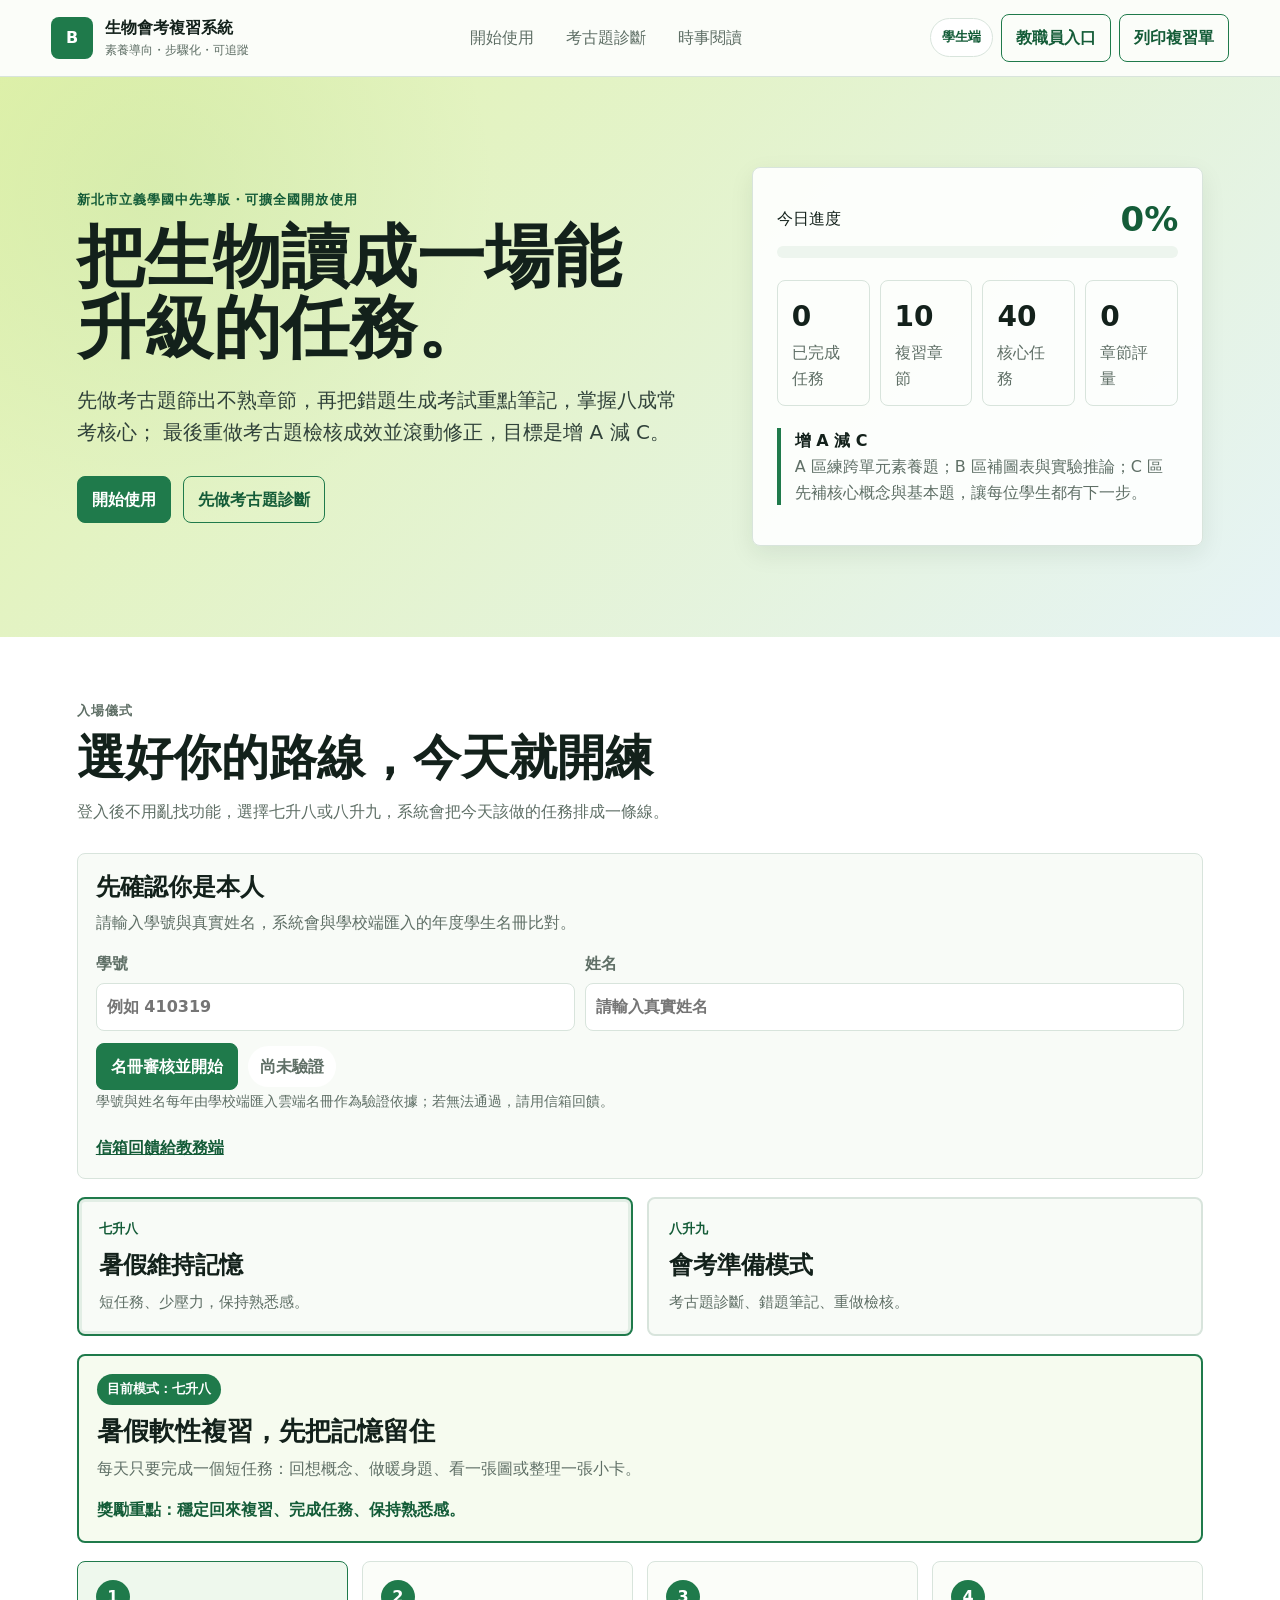
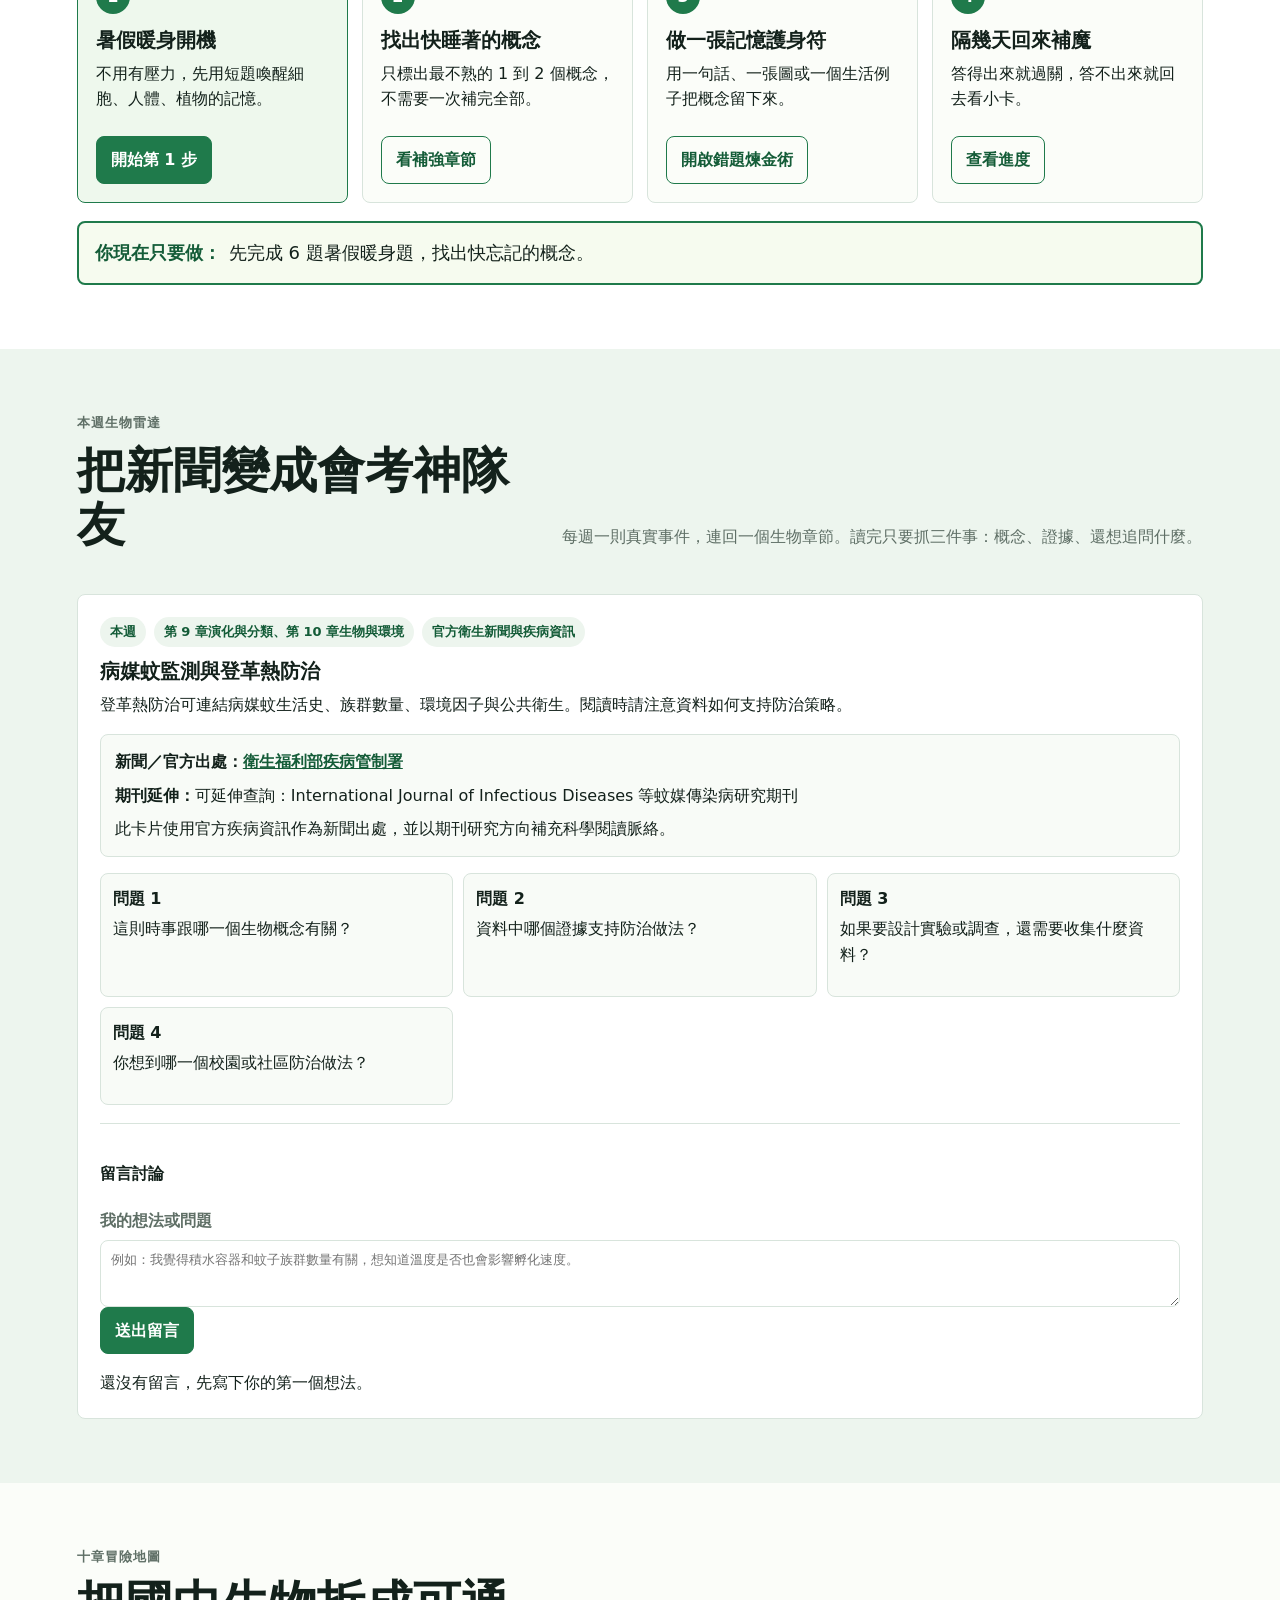
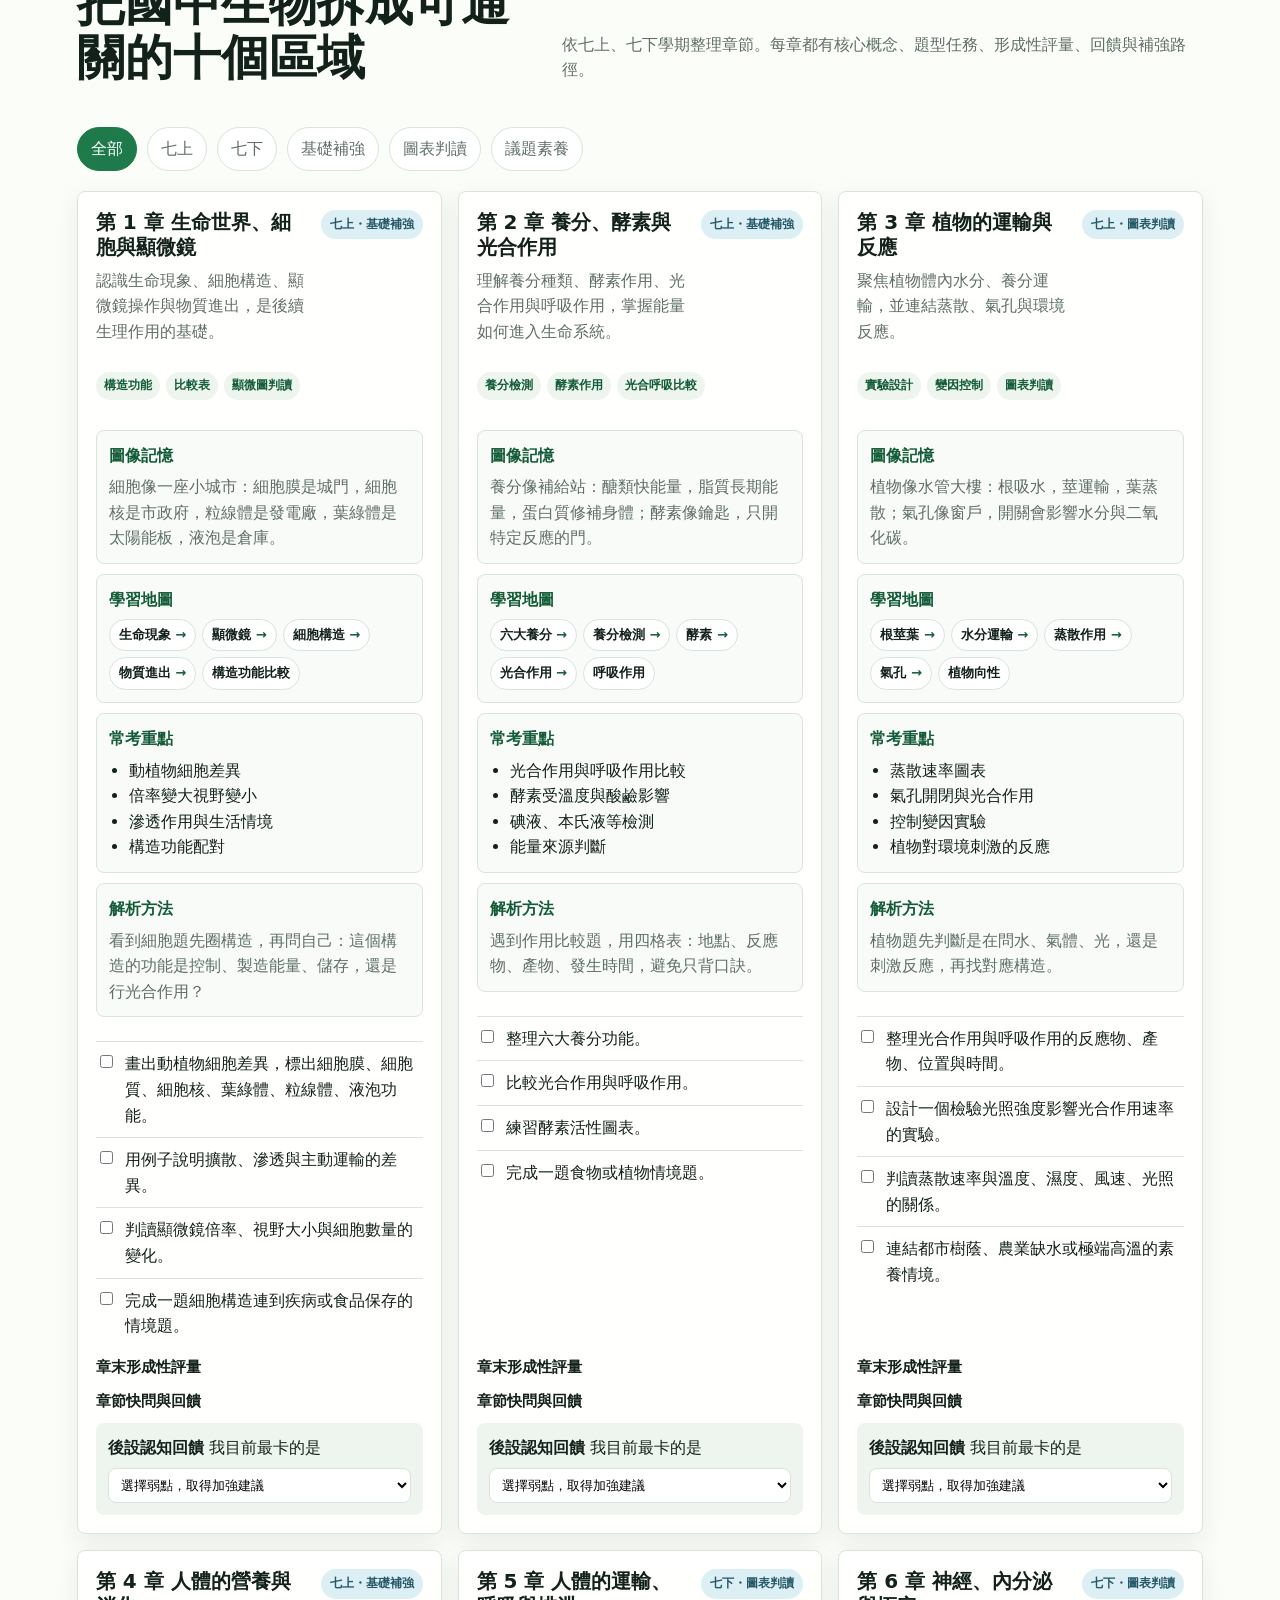
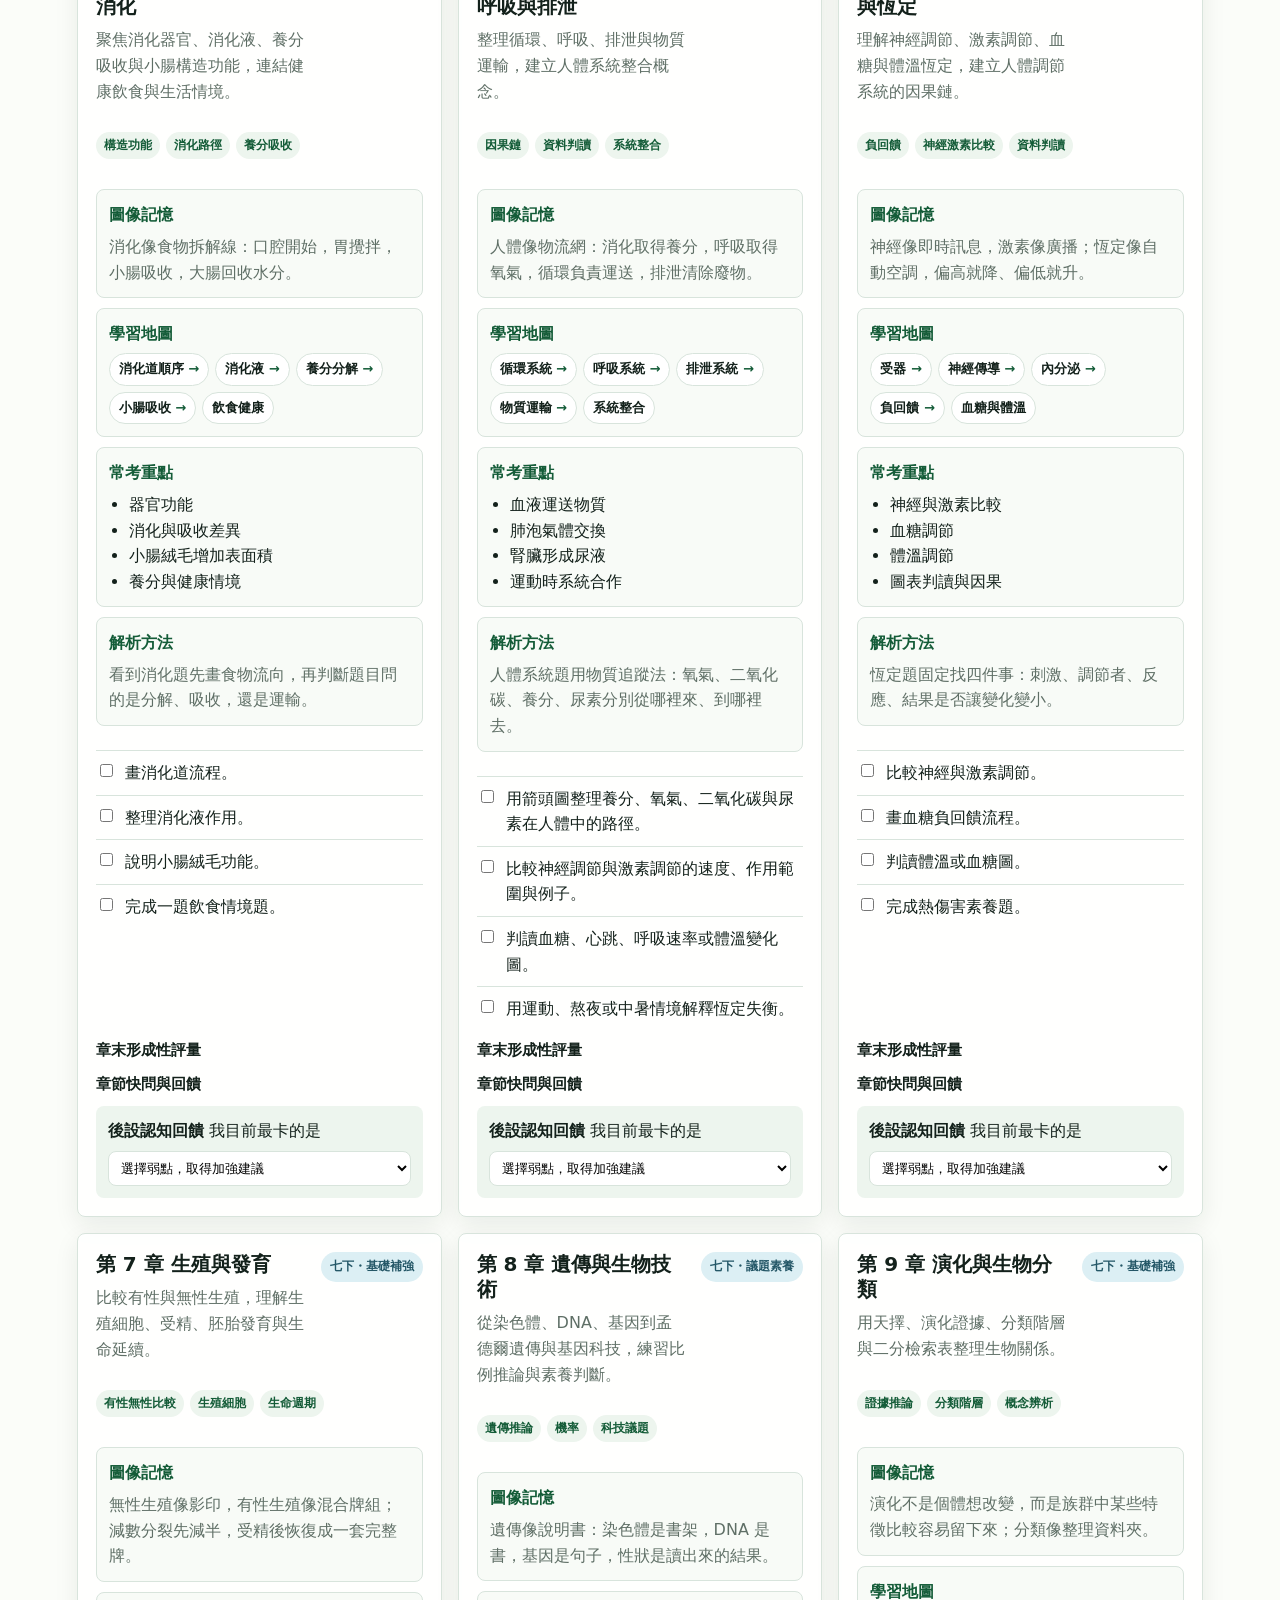
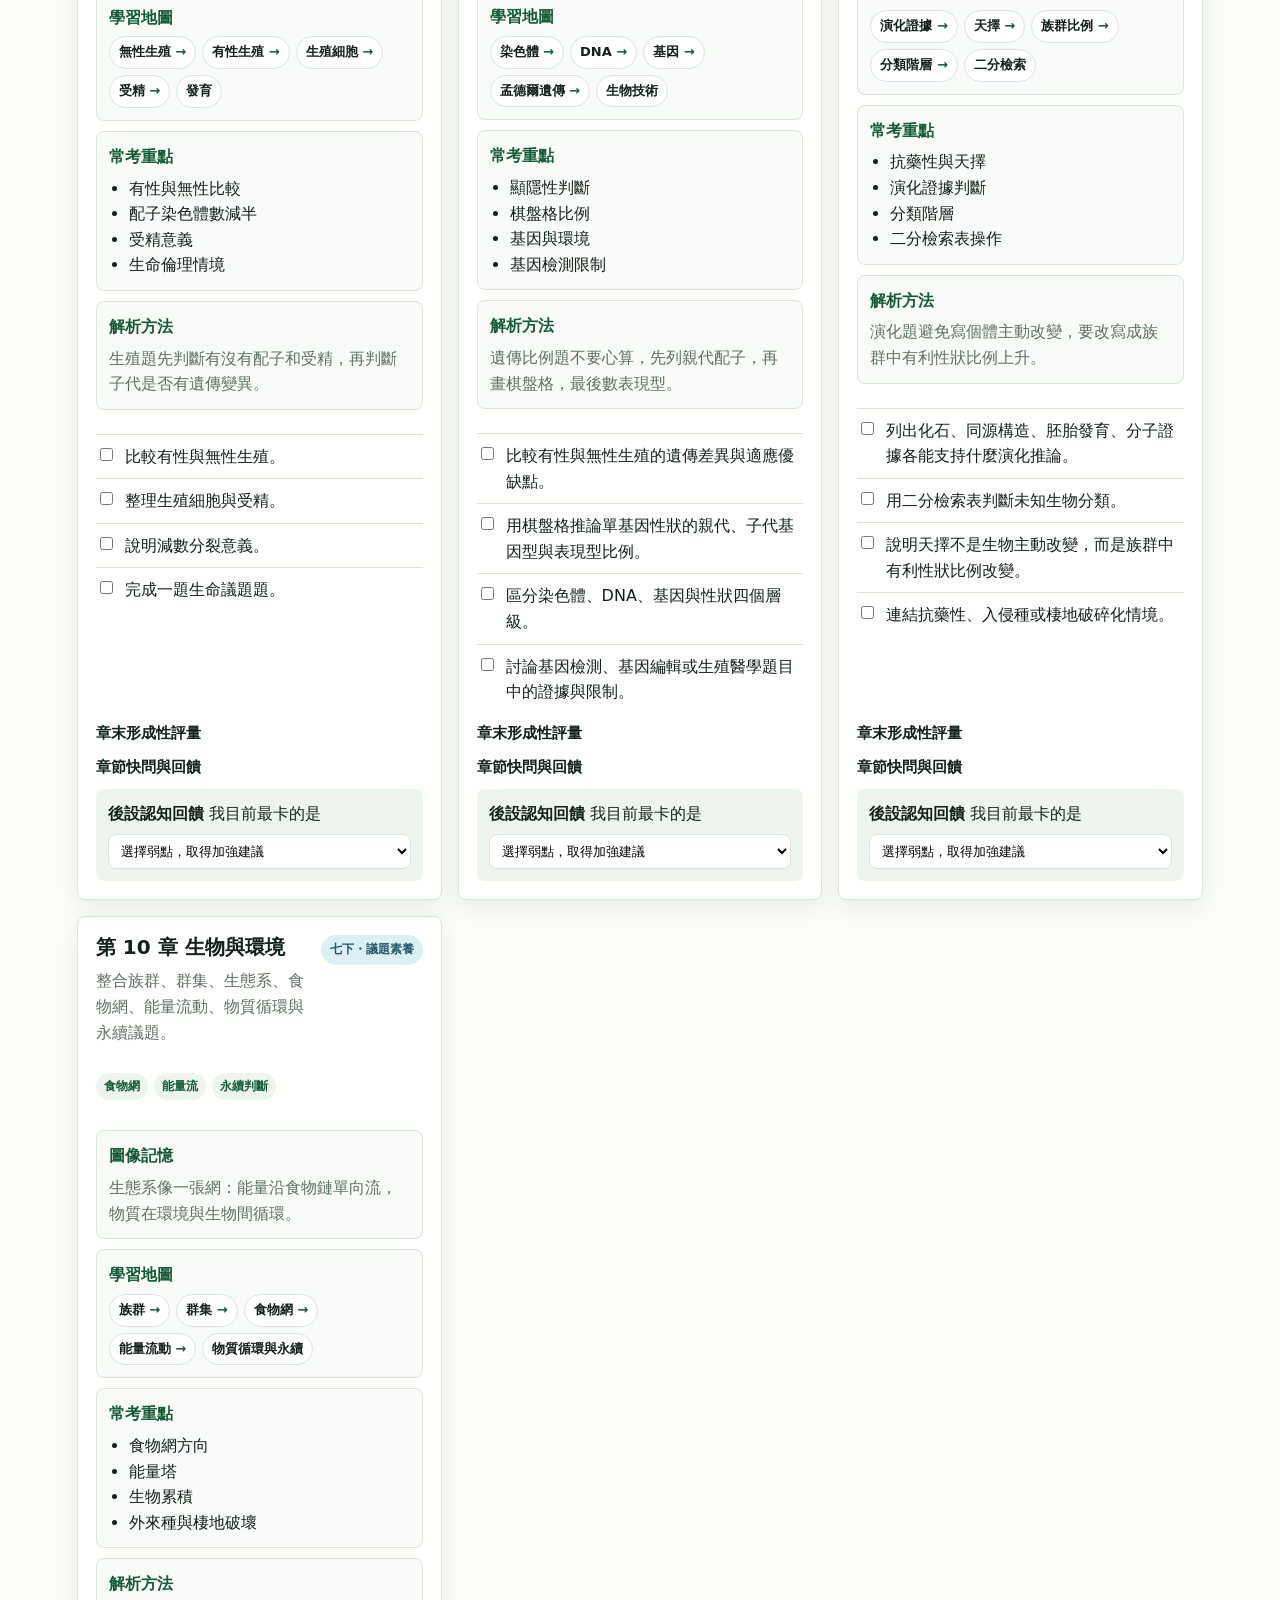
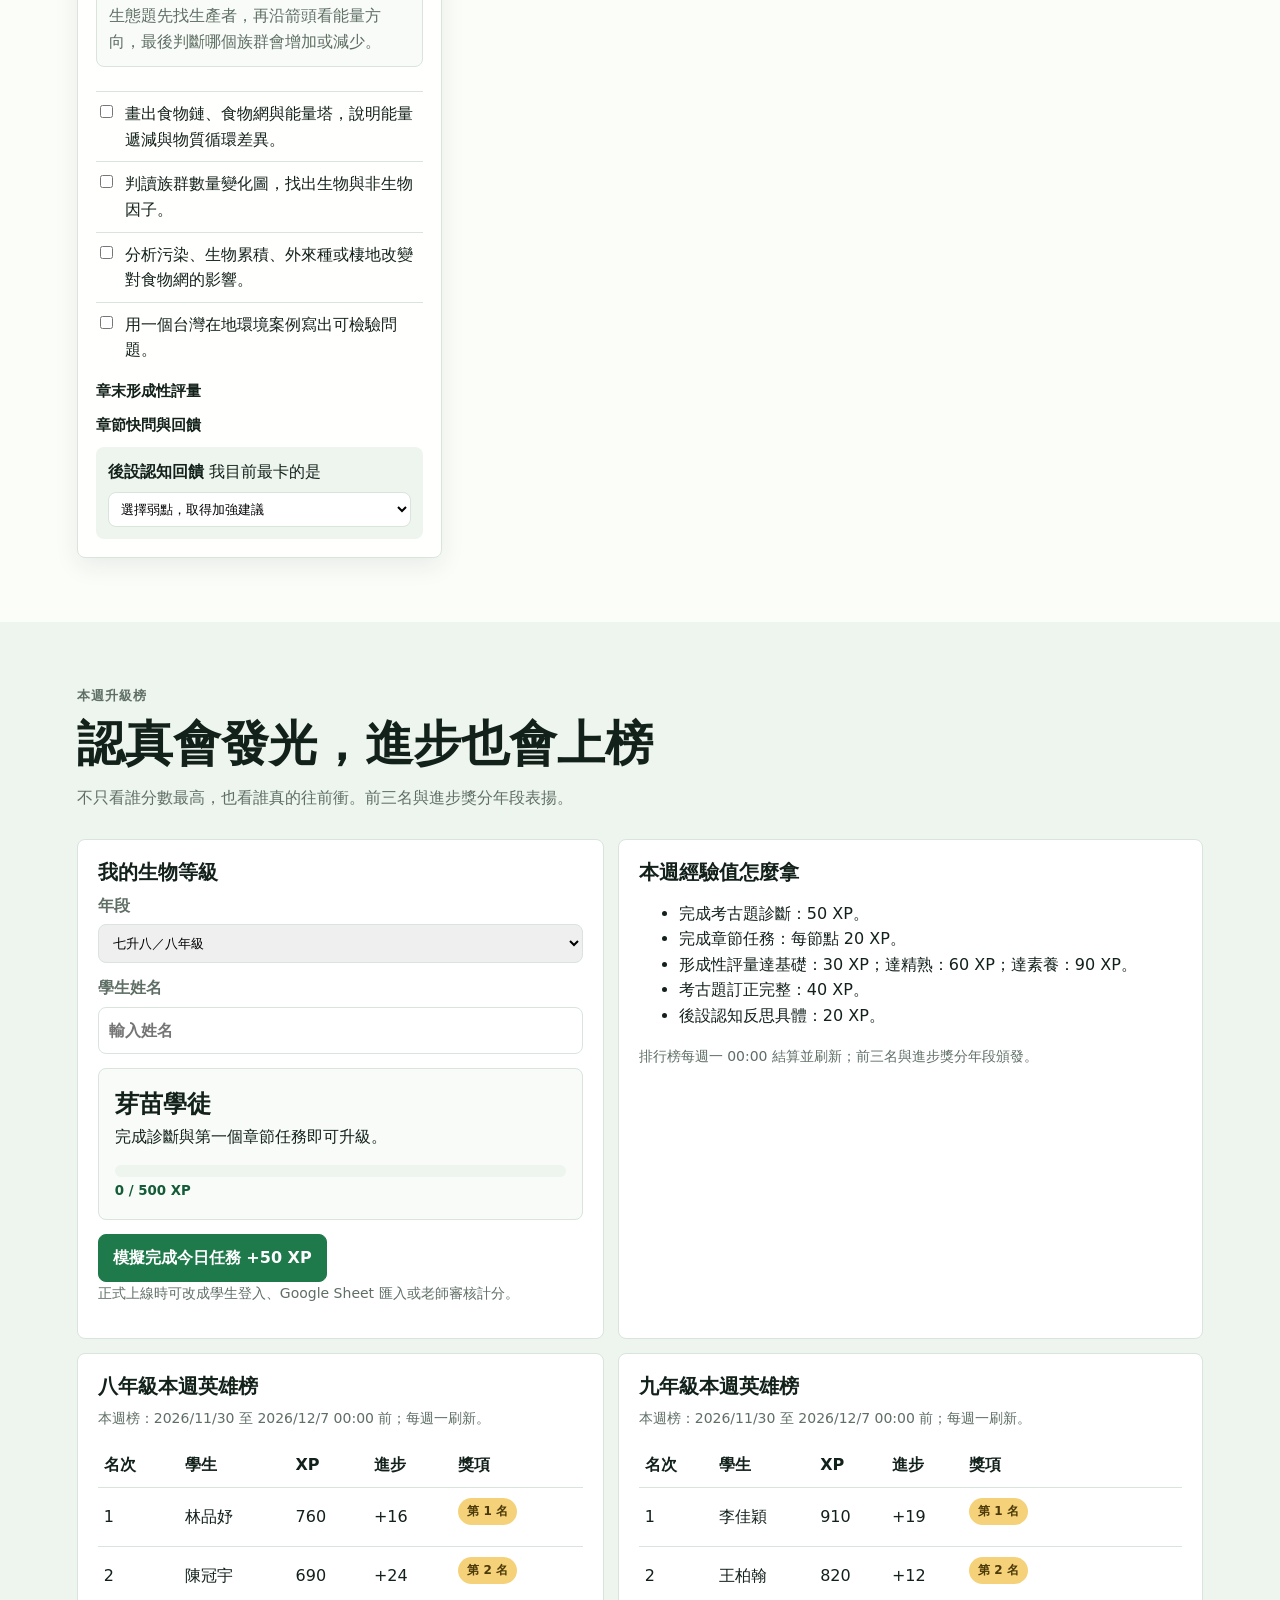
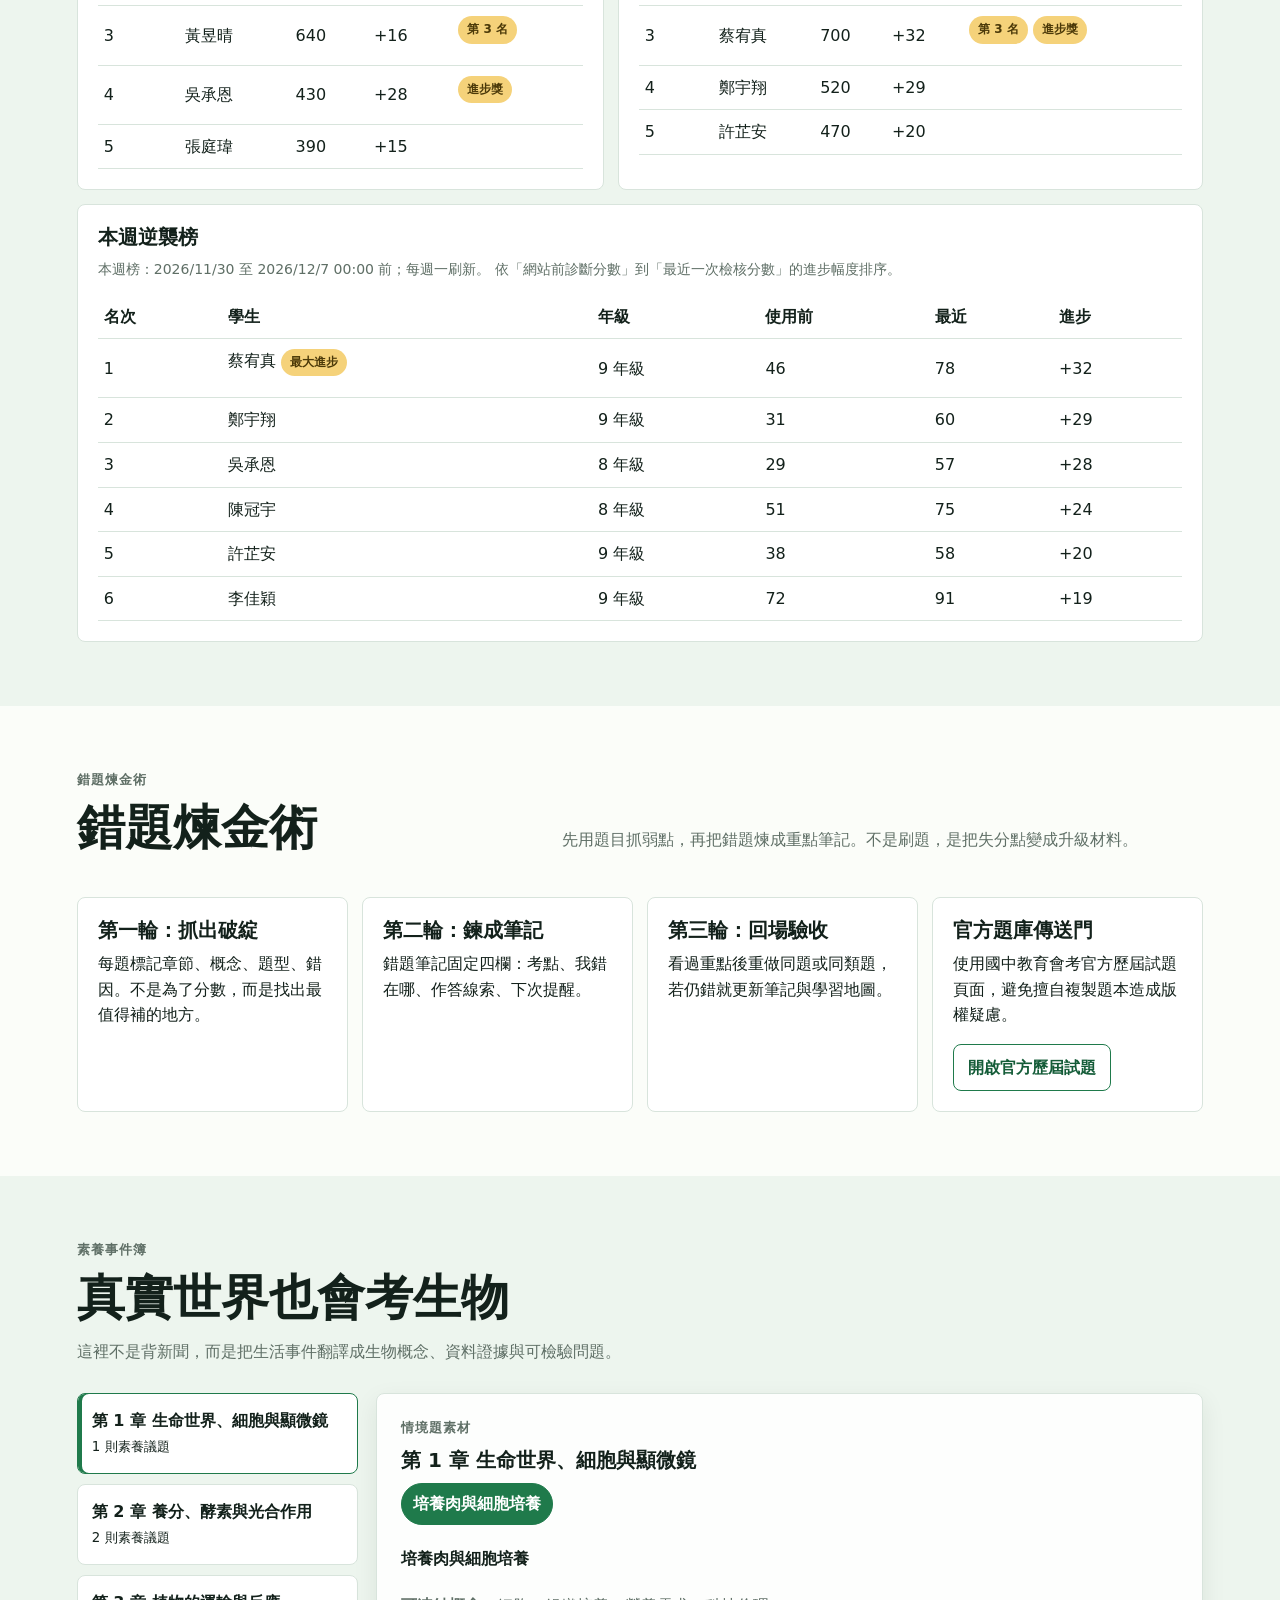
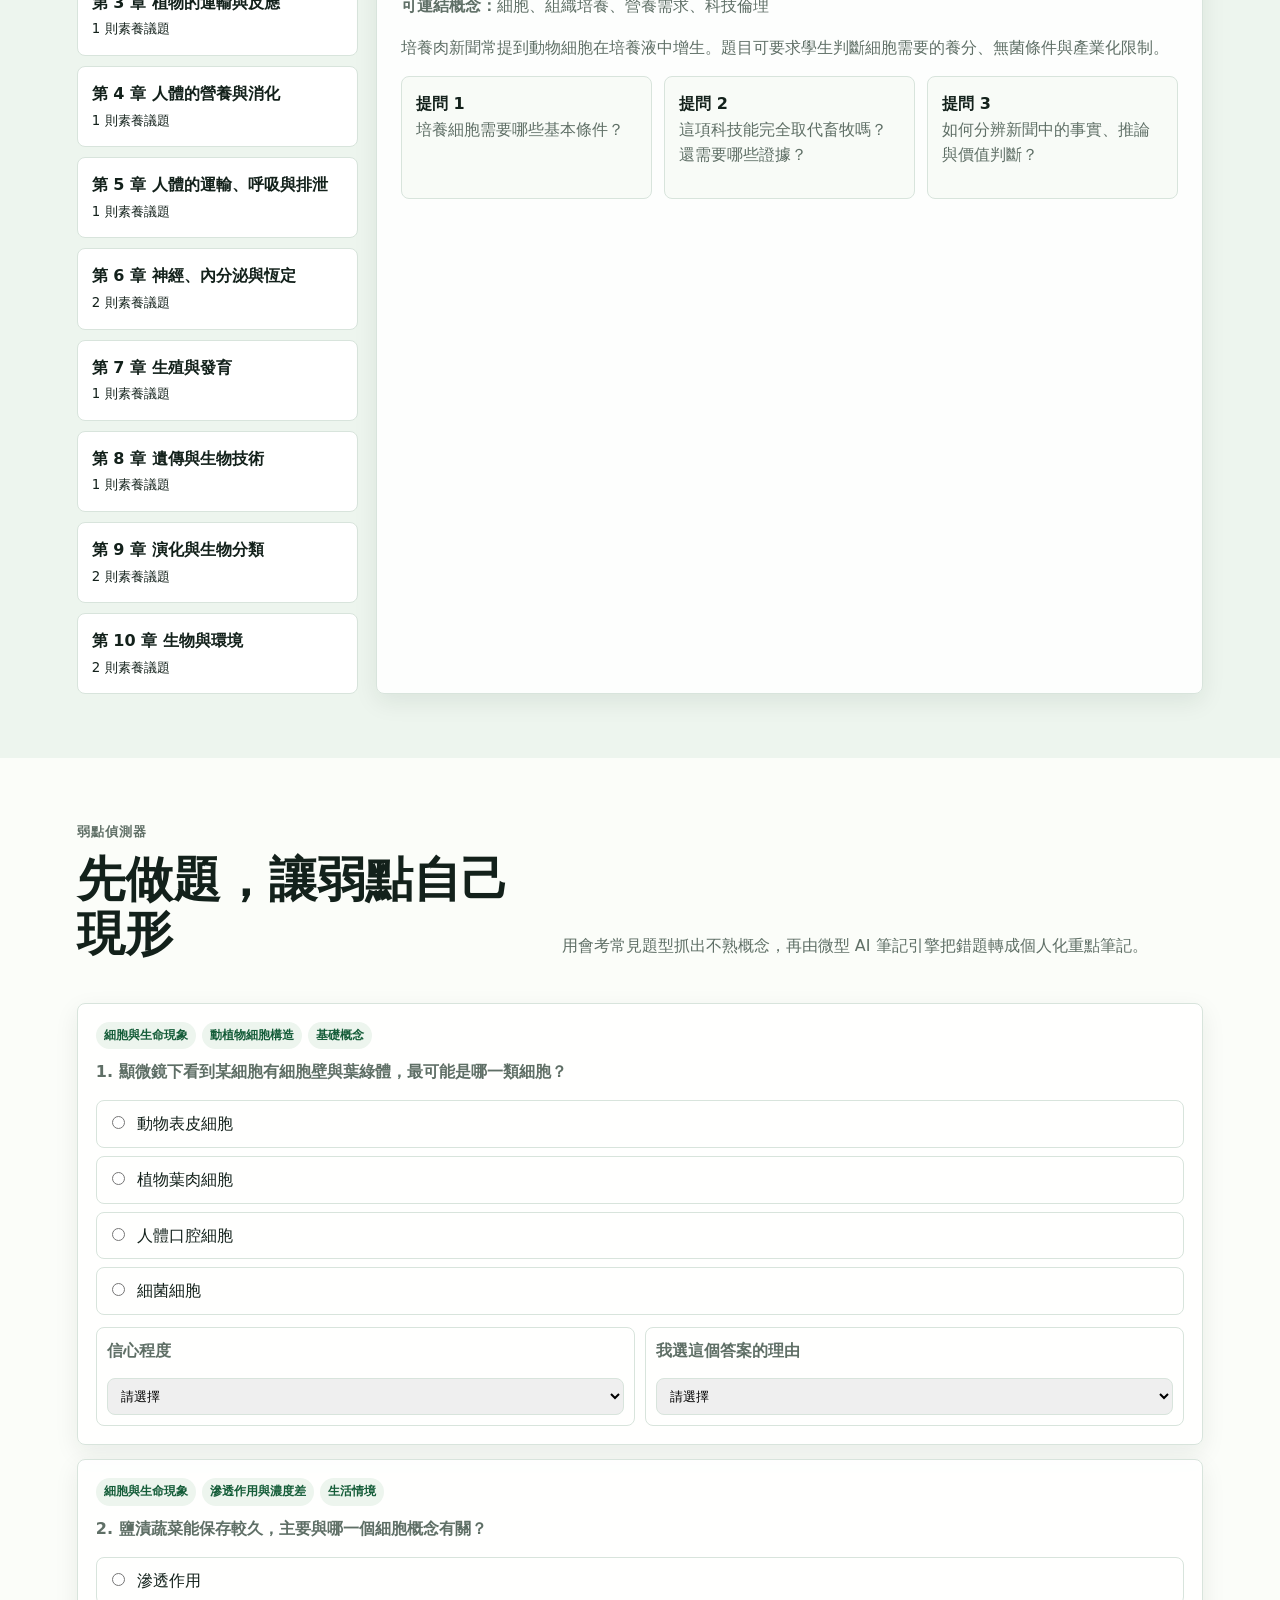
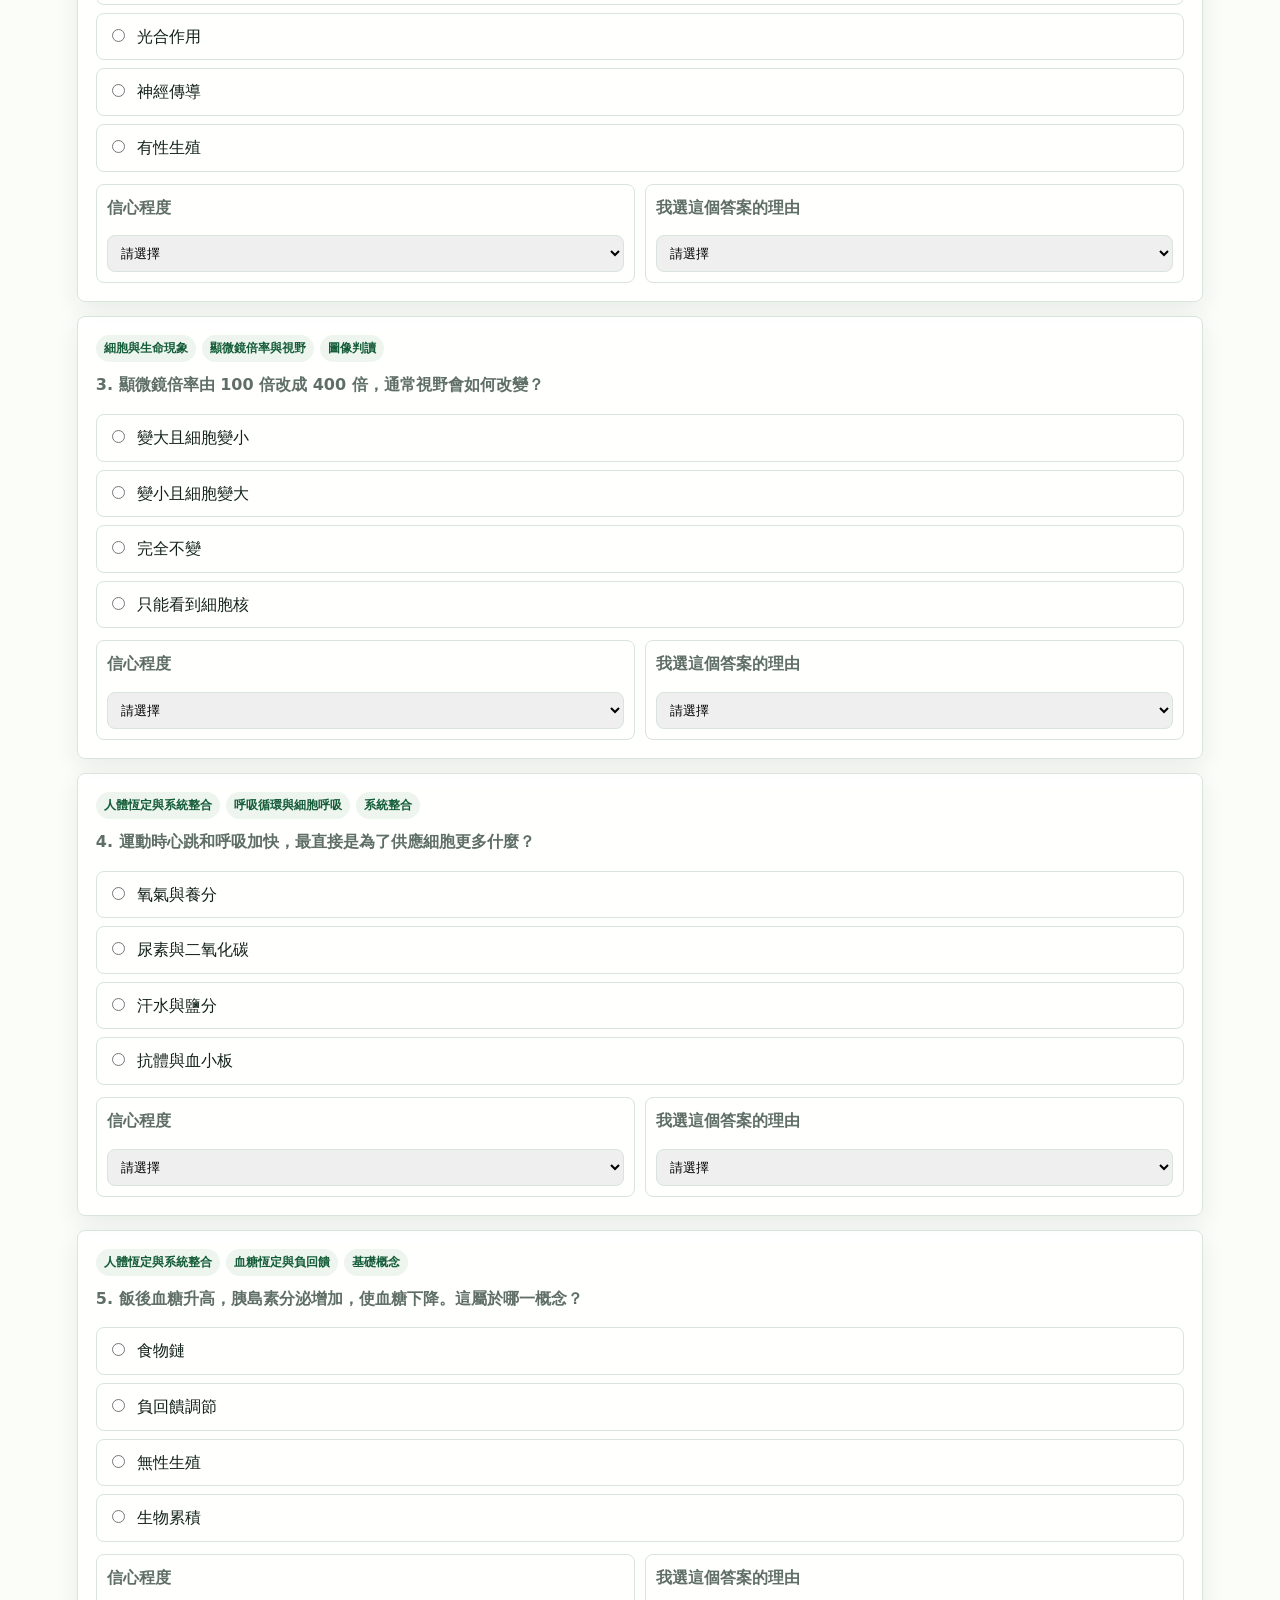
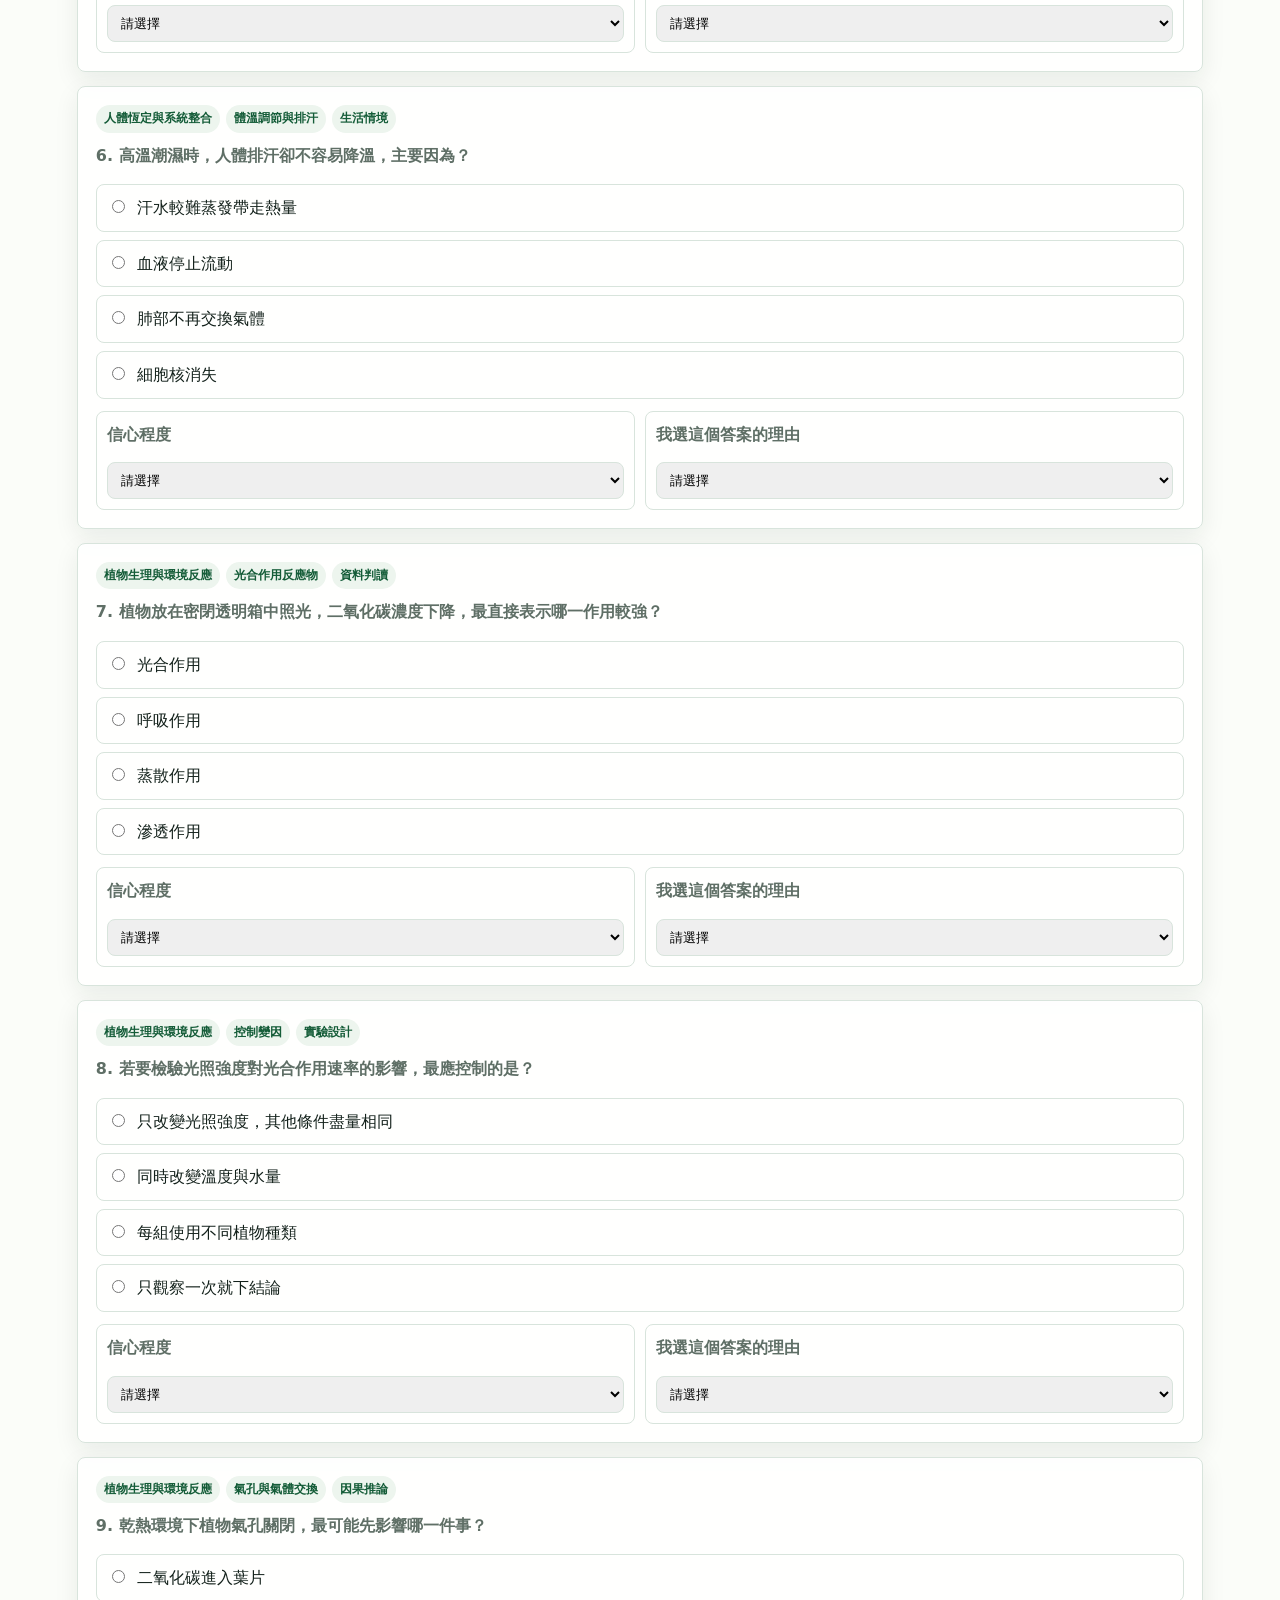
==== index.html @ 73da32d9 "Upload bio cap review website" ====
<!doctype html>
<html lang="zh-Hant">
  <head>
    <meta charset="utf-8">
    <meta name="viewport" content="width=device-width, initial-scale=1">
    <title>生物會考複習系統</title>
    <link rel="stylesheet" href="styles.css">
  </head>
  <body>
    <header class="topbar">
      <a class="brand" href="#dashboard" aria-label="回到儀表板">
        <span class="brand-mark">B</span>
        <span>
          <strong>生物會考複習系統</strong>
          <small>素養導向・步驟化・可追蹤</small>
        </span>
      </a>
      <nav class="nav" aria-label="主要導覽">
        <a data-audience="student" href="#start">開始使用</a>
        <a data-audience="student" href="#quiz">考古題診斷</a>
        <a data-audience="student" href="#weekly-reading">時事閱讀</a>
        <a data-audience="staff" href="teacher-dashboard.html">教師監控</a>
        <a data-audience="staff" href="admin-dashboard.html">教務後台</a>
      </nav>
      <div class="access-tools">
        <span id="accessStatus">學生端</span>
        <button class="ghost-button" id="staffToggle" type="button">教職員入口</button>
        <button class="ghost-button" id="printPlan" type="button">列印複習單</button>
      </div>
    </header>

    <main>
      <section class="hero" id="dashboard" aria-labelledby="hero-title">
        <div class="hero-copy">
          <p class="eyebrow">新北市立義學國中先導版・可擴全國開放使用</p>
          <h1 id="hero-title">把生物讀成一場能升級的任務。</h1>
          <p>
            先做考古題篩出不熟章節，再把錯題生成考試重點筆記，掌握八成常考核心；
            最後重做考古題檢核成效並滾動修正，目標是增 A 減 C。
          </p>
          <div class="hero-actions">
            <a class="primary-button" href="#start">開始使用</a>
            <a class="secondary-button" href="#quiz">先做考古題診斷</a>
          </div>
        </div>
        <div class="dashboard-panel" aria-label="今日複習概況">
          <div class="panel-head">
            <span>今日進度</span>
            <strong id="progressLabel">0%</strong>
          </div>
          <div class="progress-track" aria-hidden="true">
            <span id="progressBar"></span>
          </div>
          <div class="stats-grid">
            <div>
              <strong id="doneCount">0</strong>
              <span>已完成任務</span>
            </div>
            <div>
              <strong>10</strong>
              <span>複習章節</span>
            </div>
            <div>
              <strong>40</strong>
              <span>核心任務</span>
            </div>
            <div>
              <strong id="checkCount">0</strong>
              <span>章節評量</span>
            </div>
          </div>
          <div class="exam-note">
            <strong>增 A 減 C</strong>
            <p>A 區練跨單元素養題；B 區補圖表與實驗推論；C 區先補核心概念與基本題，讓每位學生都有下一步。</p>
          </div>
        </div>
      </section>

      <section class="section student-start" id="start" aria-labelledby="start-title">
        <div class="section-head">
          <p class="eyebrow">入場儀式</p>
          <h2 id="start-title">選好你的路線，今天就開練</h2>
          <p>登入後不用亂找功能，選擇七升八或八升九，系統會把今天該做的任務排成一條線。</p>
        </div>
        <div class="student-login" aria-label="學生身分驗證">
          <div>
            <h3>先確認你是本人</h3>
            <p>請輸入學號與真實姓名，系統會與學校端匯入的年度學生名冊比對。</p>
          </div>
          <div class="login-fields">
            <label>學號
              <input id="loginStudentId" type="text" inputmode="numeric" placeholder="例如 410319">
            </label>
            <label>姓名
              <input id="loginName" type="text" placeholder="請輸入真實姓名">
            </label>
          </div>
          <div class="login-actions">
            <button class="primary-button" id="verifyStudent" type="button">名冊審核並開始</button>
            <span id="studentVerifyStatus">尚未驗證</span>
          </div>
          <p class="microcopy">學號與姓名每年由學校端匯入雲端名冊作為驗證依據；若無法通過，請用信箱回饋。</p>
          <a class="feedback-link" href="mailto:?subject=生物複習網站學號姓名驗證問題">信箱回饋給教務端</a>
        </div>
        <div class="identity-grid" aria-label="身份選擇">
          <button class="identity-card active" data-track="summer" type="button">
            <span>七升八</span>
            <strong>暑假維持記憶</strong>
            <small>短任務、少壓力，保持熟悉感。</small>
          </button>
          <button class="identity-card" data-track="exam" type="button">
            <span>八升九</span>
            <strong>會考準備模式</strong>
            <small>考古題診斷、錯題筆記、重做檢核。</small>
          </button>
        </div>
        <div class="audience-panel" aria-live="polite">
          <span id="trackLabel">目前模式：七升八</span>
          <h3 id="trackTitle">暑假軟性複習，先把記憶留住</h3>
          <p id="trackGoal">每天只要完成一個短任務：回想概念、做暖身題、看一張圖或整理一張小卡。</p>
          <strong id="trackReward">獎勵重點：穩定回來複習、完成任務、保持熟悉感。</strong>
        </div>
        <div class="linear-flow" aria-label="線型任務步驟">
          <article class="flow-step active">
            <span>1</span>
            <h3 id="flowStep1">先讓題目照出弱點</h3>
            <p id="flowText1">不用先讀書，先用題目找出哪些概念快忘了。</p>
            <a class="primary-button" href="#quiz">開始第 1 步</a>
          </article>
          <article class="flow-step">
            <span>2</span>
            <h3 id="flowStep2">打開你的弱點雷達</h3>
            <p id="flowText2">把錯題標成章節、題型、錯因，知道自己卡在哪裡。</p>
            <a class="secondary-button" href="#modules">看補強章節</a>
          </article>
          <article class="flow-step">
            <span>3</span>
            <h3 id="flowStep3">把錯題鍊成筆記</h3>
            <p id="flowText3">只讀最需要補的八成考點，不用從第一頁重新讀。</p>
            <a class="secondary-button" href="#past">開啟錯題煉金術</a>
          </article>
          <article class="flow-step">
            <span>4</span>
            <h3 id="flowStep4">回到戰場驗收</h3>
            <p id="flowText4">答對就升級，答錯就回到錯題筆記修正。</p>
            <a class="secondary-button" href="#game">查看進度</a>
          </article>
        </div>
        <div class="student-next">
          <strong>你現在只要做：</strong>
          <span id="singleNextTask">先完成 6 到 8 題暖身考古題，找出快忘記的概念。</span>
        </div>
      </section>

      <section class="section band" id="weekly-reading" aria-labelledby="weekly-title">
        <div class="section-head compact">
          <p class="eyebrow">本週生物雷達</p>
          <h2 id="weekly-title">把新聞變成會考神隊友</h2>
          <p>每週一則真實事件，連回一個生物章節。讀完只要抓三件事：概念、證據、還想追問什麼。</p>
        </div>
        <article class="weekly-card" id="weeklyCard" aria-live="polite"></article>
      </section>

      <section class="section band supporting-info" id="paths" aria-labelledby="paths-title">
        <div class="section-head">
          <p class="eyebrow">雙路線開局</p>
          <h2 id="paths-title">七升八保溫，八升九衝刺</h2>
          <p>學生一進來就知道自己要走哪條路：七升八輕量、有趣、維持記憶；八升九明確、扎實、朝會考表現前進。</p>
        </div>
        <div class="path-grid">
          <article class="path-card summer">
            <span class="path-badge">七升八</span>
            <h3>暑假記憶維持任務</h3>
            <p>每週 2 到 3 個短任務，重點是不要忘光：觀察生活、做小卡、答快問、完成章節小挑戰。</p>
            <ul>
              <li>每日 8 分鐘記憶喚醒。</li>
              <li>以細胞、人體、植物基礎概念為主。</li>
              <li>獎勵認真完成與穩定回來複習。</li>
            </ul>
          </article>
          <article class="path-card exam">
            <span class="path-badge">八升九</span>
            <h3>會考準備衝刺任務</h3>
            <p>先診斷，再補弱點；章末形成性評量後接考古題，建立讀題、判圖、排除選項與訂正能力。</p>
            <ul>
              <li>每章完成基礎、精熟、素養三層評量。</li>
              <li>加入歷屆自然科題組與錯因標記。</li>
              <li>老師後台追蹤 A 區、C 風險與弱章節。</li>
            </ul>
          </article>
        </div>
      </section>

      <section class="section supporting-info" id="today" aria-labelledby="today-title">
        <div class="section-head">
          <p class="eyebrow">錯題煉金迴圈</p>
          <h2 id="today-title">把失分點變成升級材料</h2>
          <p>不用從第一頁硬讀到最後一頁；先用題目抓弱點，再補最關鍵的八成考點。</p>
        </div>
        <div class="timeline">
          <article>
            <span>01</span>
            <h3>讓考古題開雷達</h3>
            <p>用歷屆題或仿考古題篩出不熟概念、章節與題型，建立個人弱點地圖。</p>
          </article>
          <article>
            <span>02</span>
            <h3>錯題進鍊成爐</h3>
            <p>把錯題轉成考試重點筆記：核心概念、常考陷阱、解題線索與一題一提醒。</p>
          </article>
          <article>
            <span>03</span>
            <h3>先拿下高頻核心</h3>
            <p>優先補會考高頻概念，C 線補基本題，B 線補圖表實驗，A 線補跨單元素養。</p>
          </article>
          <article>
            <span>04</span>
            <h3>回頭打同類題</h3>
            <p>看過重點後重新作答同類題，檢查是否真的能讀題、判圖、排除選項。</p>
          </article>
          <article>
            <span>05</span>
            <h3>越修越準</h3>
            <p>若仍錯，回填錯因並更新學習地圖；若通過，解鎖下一章或更高難度題組。</p>
          </article>
        </div>
      </section>

      <section class="section" id="modules" aria-labelledby="modules-title">
        <div class="section-head compact">
          <p class="eyebrow">十章冒險地圖</p>
          <h2 id="modules-title">把國中生物拆成可通關的十個區域</h2>
          <p>依七上、七下學期整理章節。每章都有核心概念、題型任務、形成性評量、回饋與補強路徑。</p>
        </div>
        <div class="filters" aria-label="模組篩選">
          <button class="chip active" data-filter="all" type="button">全部</button>
          <button class="chip" data-filter="sem-七上" type="button">七上</button>
          <button class="chip" data-filter="sem-七下" type="button">七下</button>
          <button class="chip" data-filter="basic" type="button">基礎補強</button>
          <button class="chip" data-filter="graph" type="button">圖表判讀</button>
          <button class="chip" data-filter="issue" type="button">議題素養</button>
        </div>
        <div class="module-grid" id="moduleGrid"></div>
      </section>

      <section class="section band" id="game" aria-labelledby="game-title">
        <div class="section-head">
          <p class="eyebrow">本週升級榜</p>
          <h2 id="game-title">認真會發光，進步也會上榜</h2>
          <p>不只看誰分數最高，也看誰真的往前衝。前三名與進步獎分年段表揚。</p>
        </div>
        <div class="game-layout">
          <article class="level-card">
            <h3>我的生物等級</h3>
            <label>年段
              <select id="gradeSelect">
                <option value="8">七升八／八年級</option>
                <option value="9">八升九／九年級</option>
              </select>
            </label>
            <label>學生姓名
              <input id="studentName" type="text" placeholder="輸入姓名">
            </label>
            <div class="avatar-card">
              <strong id="levelName">芽苗學徒</strong>
              <p id="levelHelp">完成診斷與第一個章節任務即可升級。</p>
              <div class="progress-track"><span id="xpBar"></span></div>
              <small id="xpLabel">0 / 500 XP</small>
            </div>
            <button class="primary-button" id="addQuest" type="button">模擬完成今日任務 +50 XP</button>
            <p class="microcopy">正式上線時可改成學生登入、Google Sheet 匯入或老師審核計分。</p>
          </article>
          <article class="rules-card">
            <h3>本週經驗值怎麼拿</h3>
            <ul>
              <li>完成考古題診斷：50 XP。</li>
              <li>完成章節任務：每節點 20 XP。</li>
              <li>形成性評量達基礎：30 XP；達精熟：60 XP；達素養：90 XP。</li>
              <li>考古題訂正完整：40 XP。</li>
              <li>後設認知反思具體：20 XP。</li>
            </ul>
            <p class="microcopy">排行榜每週一 00:00 結算並刷新；前三名與進步獎分年段頒發。</p>
          </article>
          <article class="leaderboard">
            <h3>八年級本週英雄榜</h3>
            <p class="microcopy" id="rank8Week"></p>
            <div id="rank8"></div>
          </article>
          <article class="leaderboard">
            <h3>九年級本週英雄榜</h3>
            <p class="microcopy" id="rank9Week"></p>
            <div id="rank9"></div>
          </article>
          <article class="leaderboard improvement-board">
            <h3>本週逆襲榜</h3>
            <p class="microcopy" id="improvementWeek">依「網站前診斷分數」到「最近一次檢核分數」的進步幅度排序。</p>
            <div id="improvementRank"></div>
          </article>
        </div>
      </section>

      <section class="section" id="past" aria-labelledby="past-title">
        <div class="section-head compact">
          <p class="eyebrow">錯題煉金術</p>
          <h2 id="past-title">錯題煉金術</h2>
          <p>先用題目抓弱點，再把錯題煉成重點筆記。不是刷題，是把失分點變成升級材料。</p>
        </div>
        <div class="past-grid">
          <article>
            <h3>第一輪：抓出破綻</h3>
            <p>每題標記章節、概念、題型、錯因。不是為了分數，而是找出最值得補的地方。</p>
          </article>
          <article>
            <h3>第二輪：鍊成筆記</h3>
            <p>錯題筆記固定四欄：考點、我錯在哪、作答線索、下次提醒。</p>
          </article>
          <article>
            <h3>第三輪：回場驗收</h3>
            <p>看過重點後重做同題或同類題，若仍錯就更新筆記與學習地圖。</p>
          </article>
          <article>
            <h3>官方題庫傳送門</h3>
            <p>使用國中教育會考官方歷屆試題頁面，避免擅自複製題本造成版權疑慮。</p>
            <a class="secondary-button" href="https://cap.rcpet.edu.tw/examination.html">開啟官方歷屆試題</a>
          </article>
        </div>
      </section>

      <section class="section band" id="issues" aria-labelledby="issues-title">
        <div class="section-head">
          <p class="eyebrow">素養事件簿</p>
          <h2 id="issues-title">真實世界也會考生物</h2>
          <p>這裡不是背新聞，而是把生活事件翻譯成生物概念、資料證據與可檢驗問題。</p>
        </div>
        <div class="issue-layout">
          <aside class="issue-list" id="issueList" aria-label="議題列表"></aside>
          <article class="issue-detail" id="issueDetail" aria-live="polite"></article>
        </div>
      </section>

      <section class="section" id="quiz" aria-labelledby="quiz-title">
        <div class="section-head compact">
          <p class="eyebrow">弱點偵測器</p>
          <h2 id="quiz-title">先做題，讓弱點自己現形</h2>
          <p>用會考常見題型抓出不熟概念，再由微型 AI 筆記引擎把錯題轉成個人化重點筆記。</p>
        </div>
        <form class="quiz" id="quizForm"></form>
        <div class="quiz-result" id="quizResult" hidden></div>
      </section>

      <section class="section band flow-output" id="generated-notes" aria-labelledby="notes-title" hidden>
        <div class="section-head compact">
          <p class="eyebrow">錯題鍊成室</p>
          <h2 id="notes-title">把剛剛的失誤，變成你的專屬攻略</h2>
          <p>先看懂系統幫你整理的心智圖、圖像記憶與常考重點，再進入復仇檢核。</p>
        </div>
        <div id="notesContent"></div>
        <div class="flow-actions">
          <button class="primary-button" id="confirmNotes" type="button">筆記吸收完畢，進入復仇檢核</button>
        </div>
      </section>

      <section class="section flow-output" id="recheck" aria-labelledby="recheck-title" hidden>
        <div class="section-head compact">
          <p class="eyebrow">逆襲檢核場</p>
          <h2 id="recheck-title">剛剛不會的，現在再打一次</h2>
          <p>針對剛剛不熟的概念再做一次同類題。答完後系統會給回饋，決定是否回到筆記補強。</p>
        </div>
        <form class="quiz" id="recheckForm"></form>
        <div class="quiz-result" id="recheckResult" hidden></div>
      </section>

      <section class="section band" id="student-feedback" aria-labelledby="student-feedback-title">
        <div class="section-head compact">
          <p class="eyebrow">學生求救信箱</p>
          <h2 id="student-feedback-title">哪裡卡住，直接回報</h2>
          <p>題目、詳解、操作、章節內容、功能建議、素養議題、登入與名冊問題都可以回報。正式版會送到教師端與教務端後台。</p>
        </div>
        <form class="feedback-form" id="studentFeedbackForm">
          <label>回報類型
            <select name="feedback_type" required>
              <option value="">請選擇</option>
              <option>題目看不懂</option>
              <option>詳解看不懂</option>
              <option>網站操作卡住</option>
              <option>章節內容有錯</option>
              <option>想增加某個功能</option>
              <option>素養議題想討論</option>
              <option>無法登入</option>
              <option>名冊資料錯誤</option>
            </select>
          </label>
          <label>所在頁面或章節
            <input name="page_context" placeholder="例如：錯題鍊成室、第 8 章遺傳">
          </label>
          <label>相關題號
            <input name="related_question_id" placeholder="例如：q10，沒有可留空">
          </label>
          <label>我想說
            <textarea name="message" rows="4" required placeholder="請寫清楚你在哪裡卡住、哪一句看不懂、希望怎麼改善。"></textarea>
          </label>
          <button class="primary-button" type="submit">送出回饋</button>
          <p class="microcopy" id="studentFeedbackStatus">靜態展示版會先存在本機瀏覽器；正式版會寫入後端意見信箱。</p>
        </form>
      </section>

      <section class="section band staff-gate" id="staff-login" aria-labelledby="staff-login-title">
        <div class="section-head">
          <p class="eyebrow">老師後台門禁</p>
          <h2 id="staff-login-title">教職員入口</h2>
          <p>請輸入教職員代碼。</p>
        </div>
        <div class="gate-panel">
          <label>展示用教職員代碼
            <input id="staffCode" type="password" placeholder="輸入 demo">
          </label>
          <button class="primary-button" id="unlockStaff" type="button">進入教師端</button>
          <button class="secondary-button" id="lockStaff" type="button">回到學生端</button>
          <p id="gateMessage" class="microcopy">請向管理員確認代碼。</p>
        </div>
      </section>

      <section class="section band staff-only" id="teacher" aria-labelledby="teacher-title">
        <div class="section-head">
          <p class="eyebrow">帶班作戰室</p>
          <h2 id="teacher-title">看見全班卡在哪裡</h2>
          <p>用來安排複習週、小考、討論任務與補救教學，讓教學節奏跟著學生狀態調整。</p>
        </div>
        <div class="teacher-grid">
          <article>
            <h3>四週複習節奏</h3>
            <ol>
              <li>第 1 週：細胞、養分、消化、循環、呼吸與排泄。</li>
              <li>第 2 週：神經內分泌、感應、運動、生殖與遺傳。</li>
              <li>第 3 週：演化、分類、生態系、能量流動與物質循環。</li>
              <li>第 4 週：跨單元題組、探究實驗、圖表判讀與錯題重練。</li>
            </ol>
          </article>
          <article>
            <h3>錯題訂正格式</h3>
            <p>每題只收四欄：題目證據、我選錯的理由、正確概念、下次辨識線索。避免學生只抄詳解。</p>
          </article>
          <article>
            <h3>形成性評量節點</h3>
            <p>每章結束用 3 層評量：知道名詞、能解釋資料、能遷移到新情境。未達標就回到對應補強任務。</p>
          </article>
          <article>
            <h3>素養題引導句</h3>
            <p>「這份資料能支持哪個說法？」「控制變因是什麼？」「還缺哪一組比較？」「這個結論能不能推廣？」</p>
          </article>
          <article>
            <h3>分層任務</h3>
            <p>A 組練跨圖表整合；B 組練題幹關鍵字與因果；C 組先補名詞、構造功能與生活例子。</p>
          </article>
          <article>
            <h3>完整監控後台</h3>
            <p>查看登入、診斷、錯題筆記、復仇檢核、個別學生報告、回饋信箱與網站優化雷達。</p>
            <a class="primary-button" href="teacher-dashboard.html">開啟教師端 dashboard</a>
          </article>
          <article>
            <h3>教務端管理</h3>
            <p>管理名冊、題庫、模考時程、公告、教師權限與資料匯入匯出規格。</p>
            <a class="secondary-button" href="admin-dashboard.html">開啟教務端後台</a>
          </article>
        </div>
        <div class="backend">
          <div class="backend-head">
            <div>
              <p class="eyebrow">班級儀表板</p>
              <h3>一眼看出 A 區與 C 風險</h3>
            </div>
            <label>查看年段
              <select id="teacherGrade">
                <option value="8">八年級</option>
                <option value="9">九年級</option>
              </select>
            </label>
          </div>
          <div class="analytics-grid">
            <article>
              <span>預估 A 區</span>
              <strong id="aCount">0</strong>
              <p>安排跨單元與考古題題組。</p>
            </article>
            <article>
              <span>預估 C 風險</span>
              <strong id="cCount">0</strong>
              <p>優先安排基礎概念回補。</p>
            </article>
            <article>
              <span>平均完成率</span>
              <strong id="avgProgress">0%</strong>
              <p>判斷班級複習節奏是否過快。</p>
            </article>
            <article>
              <span>最弱章節</span>
              <strong id="weakChapter">-</strong>
              <p>下一堂課優先處理。</p>
            </article>
          </div>
          <div class="backend-panels">
            <article>
              <h3>章節掌握熱區</h3>
              <div class="heatmap" id="heatmap"></div>
            </article>
            <article>
              <h3>需要加強名單</h3>
              <div id="supportList"></div>
            </article>
          </div>
        </div>
      </section>

      <section class="section band staff-only" id="school" aria-labelledby="school-title">
        <div class="section-head">
          <p class="eyebrow">全校學習雷達</p>
          <h2 id="school-title">讓導師、科任、教務端看同一張地圖</h2>
          <p>義學國中先以七升八 16 班、八升九 19 班建置；架構保留全國開放學生使用，也可串接學校教務端、校務系統或帳號權限。</p>
        </div>
        <div class="school-controls">
          <label>使用範圍
            <select id="scopeSelect">
              <option value="yixue">義學國中校內</option>
              <option value="national">全國開放版</option>
            </select>
          </label>
          <label>角色
            <select id="roleSelect">
              <option value="mentor">導師</option>
              <option value="subject">科任老師</option>
              <option value="admin">教務端</option>
            </select>
          </label>
          <label>班級
            <select id="classSelect">
              <option value="801">801</option>
              <option value="802">802</option>
              <option value="901">901</option>
              <option value="902">902</option>
            </select>
          </label>
        </div>
        <div class="school-grid">
          <article class="school-card">
            <h3 id="roleTitle">導師班級概況</h3>
            <div id="roleSummary"></div>
          </article>
          <article class="school-card">
            <h3>班級狀態雷達</h3>
            <div class="class-bars" id="classBars"></div>
          </article>
          <article class="school-card wide">
            <h3>學生追蹤清單</h3>
            <div id="studentWatch"></div>
          </article>
        </div>
      </section>

      <section class="section supporting-info" id="copyright" aria-labelledby="copyright-title">
        <div class="section-head">
          <p class="eyebrow">安心使用規則</p>
          <h2 id="copyright-title">開放資源與版權說清楚</h2>
          <p>本網站原型中的教學架構、章節任務、回饋語與示範資料為自製內容，可供校內教學調整使用。外部資料採連結引用，不重製題本、圖片或受著作權保護內容。</p>
        </div>
        <div class="copyright-grid">
          <article>
            <h3>開放式資源原則</h3>
            <p>優先使用政府或官方公開頁面、開放授權素材、自製文字、自製圖表與學生自行產出的學習紀錄。</p>
          </article>
          <article>
            <h3>考古題使用方式</h3>
            <p>僅提供官方歷屆試題頁面連結，課堂使用時請依官方授權與學校合理使用規範處理，不在網站內上傳或重製完整題本。</p>
          </article>
          <article>
            <h3>學生資料保護</h3>
            <p>目前後台為示範資料。正式部署時應使用校內帳號、最小化蒐集資料，並讓學生與家長知道積分與分析用途。</p>
          </article>
        </div>
      </section>
    </main>

    <footer class="footer">
      <p>資料設計參考國中教育會考自然科命題方向與十二年國教自然科學領域素養精神。本站不重製官方試題，僅連結開放官方頁面。</p>
      <div>
        <a href="https://cap.rcpet.edu.tw/test4-6.html">會考自然科說明</a>
        <a href="https://cap.rcpet.edu.tw/examination.html">歷屆試題</a>
        <a href="https://www.naer.edu.tw/PageSyllabus?fid=52">十二年國教課綱</a>
      </div>
    </footer>

    <script src="app.js"></script>
  </body>
</html>
---- styles.css ----
:root {
  color-scheme: light;
  --ink: #13211b;
  --muted: #5f6f66;
  --line: #d8e4dc;
  --paper: #fbfdf9;
  --soft: #edf5ee;
  --green: #1f7a4b;
  --green-dark: #145c38;
  --lime: #d8ef8f;
  --sky: #dceff4;
  --amber: #f5d27a;
  --white: #ffffff;
  --shadow: 0 8px 24px rgba(19, 33, 27, 0.08);
}

* {
  box-sizing: border-box;
}

html {
  scroll-behavior: smooth;
}

body {
  margin: 0;
  background: var(--paper);
  color: var(--ink);
  font-family: "Noto Sans TC", "PingFang TC", "Microsoft JhengHei", system-ui, sans-serif;
  line-height: 1.6;
}

a {
  color: inherit;
  text-decoration: none;
}

button,
input {
  font: inherit;
}

.topbar {
  position: sticky;
  top: 0;
  z-index: 20;
  display: flex;
  align-items: center;
  gap: 24px;
  justify-content: space-between;
  padding: 14px clamp(18px, 4vw, 56px);
  background: rgba(251, 253, 249, 0.92);
  border-bottom: 1px solid var(--line);
  backdrop-filter: blur(14px);
}

.brand {
  display: flex;
  align-items: center;
  gap: 12px;
  min-width: 230px;
}

.brand-mark {
  display: grid;
  width: 42px;
  height: 42px;
  place-items: center;
  border-radius: 8px;
  background: var(--green);
  color: var(--white);
  font-weight: 900;
}

.brand strong,
.brand small {
  display: block;
}

.brand small {
  color: var(--muted);
  font-size: 12px;
}

.nav {
  display: flex;
  flex-wrap: wrap;
  gap: 8px;
  justify-content: center;
}

.nav a {
  border-radius: 999px;
  color: var(--muted);
  padding: 8px 12px;
}

.nav a:hover,
.nav a:focus-visible {
  background: var(--soft);
  color: var(--green-dark);
  outline: none;
}

.ghost-button,
.primary-button,
.secondary-button {
  border: 1px solid var(--green);
  border-radius: 8px;
  cursor: pointer;
  font-weight: 700;
  padding: 10px 14px;
}

.access-tools {
  display: flex;
  align-items: center;
  flex-wrap: wrap;
  gap: 8px;
  justify-content: flex-end;
}

.access-tools span {
  border: 1px solid var(--line);
  border-radius: 999px;
  background: var(--white);
  color: var(--green-dark);
  font-size: 13px;
  font-weight: 900;
  padding: 8px 11px;
}

.ghost-button,
.secondary-button {
  background: transparent;
  color: var(--green-dark);
}

.primary-button {
  display: inline-flex;
  background: var(--green);
  color: var(--white);
}

.secondary-button {
  display: inline-flex;
}

.hero {
  display: grid;
  grid-template-columns: minmax(0, 1.15fr) minmax(320px, 0.85fr);
  gap: clamp(24px, 5vw, 64px);
  align-items: center;
  min-height: 560px;
  padding: clamp(32px, 5vw, 68px) clamp(18px, 6vw, 80px);
  background:
    linear-gradient(135deg, rgba(216, 239, 143, 0.72), rgba(220, 239, 244, 0.68)),
    radial-gradient(circle at 12% 20%, rgba(31, 122, 75, 0.18), transparent 28%),
    var(--paper);
}

.hero-copy {
  max-width: 760px;
}

.eyebrow {
  margin: 0 0 10px;
  color: var(--green-dark);
  font-size: 13px;
  font-weight: 900;
  letter-spacing: 0.08em;
  text-transform: uppercase;
}

h1,
h2,
h3,
p {
  margin-top: 0;
}

h1 {
  max-width: 740px;
  font-size: clamp(38px, 6vw, 68px);
  line-height: 1.05;
  margin-bottom: 20px;
}

h2 {
  font-size: clamp(28px, 4vw, 48px);
  line-height: 1.12;
  margin-bottom: 14px;
}

h3 {
  font-size: 20px;
  line-height: 1.25;
  margin-bottom: 8px;
}

.hero-copy p:not(.eyebrow) {
  color: #30423a;
  font-size: 20px;
  max-width: 680px;
}

.hero-actions {
  display: flex;
  flex-wrap: wrap;
  gap: 12px;
  margin-top: 28px;
}

.dashboard-panel,
.module-card,
.issue-detail,
.teacher-grid article,
.quiz-question {
  background: rgba(255, 255, 255, 0.9);
  border: 1px solid var(--line);
  border-radius: 8px;
  box-shadow: var(--shadow);
}

.dashboard-panel {
  padding: 24px;
}

.panel-head,
.module-card header,
.quiz-actions {
  display: flex;
  align-items: center;
  justify-content: space-between;
  gap: 16px;
}

.panel-head strong {
  color: var(--green-dark);
  font-size: 34px;
}

.progress-track {
  height: 12px;
  overflow: hidden;
  border-radius: 999px;
  background: var(--soft);
}

.progress-track span {
  display: block;
  width: 0%;
  height: 100%;
  border-radius: inherit;
  background: linear-gradient(90deg, var(--green), #81b94a);
  transition: width 220ms ease;
}

.stats-grid {
  display: grid;
  grid-template-columns: repeat(4, 1fr);
  gap: 10px;
  margin: 22px 0;
}

.stats-grid div {
  border: 1px solid var(--line);
  border-radius: 8px;
  padding: 14px;
}

.stats-grid strong,
.stats-grid span {
  display: block;
}

.stats-grid strong {
  font-size: 28px;
}

.stats-grid span,
.module-card p,
.teacher-grid p,
.teacher-grid li,
.issue-detail p,
.quiz-question p,
.exam-note p,
.section-head p {
  color: var(--muted);
}

.exam-note {
  border-left: 4px solid var(--green);
  padding-left: 14px;
}

.section {
  padding: clamp(34px, 5vw, 64px) clamp(18px, 6vw, 80px);
}

.band {
  background: var(--soft);
}

.section-head {
  max-width: 880px;
  margin-bottom: 28px;
}

.section-head.compact {
  display: grid;
  grid-template-columns: minmax(0, 0.7fr) minmax(280px, 1fr);
  column-gap: 36px;
  align-items: end;
  max-width: none;
}

.section-head.compact .eyebrow {
  grid-column: 1 / -1;
}

.timeline,
.teacher-grid,
.path-grid,
.quest-board,
.past-grid,
.game-layout,
.school-grid,
.copyright-grid {
  display: grid;
  grid-template-columns: repeat(5, minmax(180px, 1fr));
  gap: 14px;
}

.timeline article {
  min-height: 230px;
  border: 1px solid rgba(20, 92, 56, 0.2);
  border-radius: 8px;
  background: var(--white);
  padding: 18px;
}

.timeline span {
  display: inline-grid;
  width: 38px;
  height: 38px;
  place-items: center;
  border-radius: 8px;
  background: var(--green);
  color: var(--white);
  font-weight: 900;
  margin-bottom: 22px;
}

.student-start {
  background: var(--white);
}

.student-login {
  border: 1px solid var(--line);
  border-radius: 8px;
  background: #f8fbf7;
  margin-bottom: 18px;
  padding: 18px;
}

.student-login h3 {
  font-size: 24px;
}

.student-login p {
  color: var(--muted);
}

.login-fields {
  display: grid;
  grid-template-columns: minmax(180px, 0.8fr) minmax(220px, 1fr);
  gap: 10px;
  margin: 12px 0;
}

.login-fields label {
  display: grid;
  gap: 6px;
  color: var(--muted);
  font-weight: 800;
}

.login-fields input {
  border: 1px solid var(--line);
  border-radius: 8px;
  padding: 10px;
}

.login-actions {
  display: flex;
  align-items: center;
  flex-wrap: wrap;
  gap: 10px;
}

.login-actions span {
  border-radius: 999px;
  background: var(--white);
  color: var(--muted);
  font-weight: 900;
  padding: 8px 12px;
}

.login-actions span.verified {
  background: var(--green);
  color: var(--white);
}

.feedback-link {
  display: inline-flex;
  color: var(--green-dark);
  font-weight: 900;
  margin-top: 8px;
  text-decoration: underline;
}

.feedback-form {
  display: grid;
  grid-template-columns: repeat(2, minmax(240px, 1fr));
  gap: 12px;
  border: 1px solid var(--line);
  border-radius: 8px;
  background: var(--white);
  padding: 20px;
}

.feedback-form label {
  display: grid;
  gap: 6px;
  color: var(--muted);
  font-weight: 800;
}

.feedback-form label:has(textarea),
.feedback-form button,
.feedback-form .microcopy {
  grid-column: 1 / -1;
}

.feedback-form input,
.feedback-form select,
.feedback-form textarea {
  border: 1px solid var(--line);
  border-radius: 8px;
  padding: 10px;
}

.feedback-form textarea {
  resize: vertical;
}

.supporting-info {
  display: none;
}

.identity-grid {
  display: grid;
  grid-template-columns: repeat(2, minmax(240px, 1fr));
  gap: 14px;
  margin-bottom: 18px;
}

.identity-card {
  border: 2px solid var(--line);
  border-radius: 8px;
  background: #f8fbf7;
  color: var(--ink);
  cursor: pointer;
  padding: 20px;
  text-align: left;
}

.identity-card.active {
  border-color: var(--green);
  box-shadow: inset 0 0 0 3px rgba(31, 122, 75, 0.1);
}

.identity-card span,
.identity-card strong,
.identity-card small {
  display: block;
}

.identity-card span {
  color: var(--green-dark);
  font-size: 13px;
  font-weight: 900;
}

.identity-card strong {
  font-size: 24px;
  margin: 6px 0;
}

.identity-card small {
  color: var(--muted);
  font-size: 15px;
}

.audience-panel {
  border: 2px solid var(--green);
  border-radius: 8px;
  background: #f6fbef;
  margin-bottom: 18px;
  padding: 18px;
}

.audience-panel span {
  display: inline-block;
  border-radius: 999px;
  background: var(--green);
  color: var(--white);
  font-size: 13px;
  font-weight: 900;
  margin-bottom: 10px;
  padding: 5px 10px;
}

.audience-panel h3 {
  font-size: 26px;
}

.audience-panel p {
  color: var(--muted);
}

.audience-panel strong {
  color: var(--green-dark);
}

.linear-flow {
  display: grid;
  grid-template-columns: repeat(4, minmax(200px, 1fr));
  gap: 14px;
}

.flow-step {
  border: 1px solid var(--line);
  border-radius: 8px;
  background: #fbfdf9;
  padding: 18px;
}

.flow-step.active {
  border-color: var(--green);
  background: #eef8ed;
}

.flow-step span {
  display: inline-grid;
  width: 34px;
  height: 34px;
  place-items: center;
  border-radius: 999px;
  background: var(--green);
  color: var(--white);
  font-weight: 900;
  margin-bottom: 14px;
}

.flow-step .primary-button,
.flow-step .secondary-button {
  margin-top: 8px;
}

.student-next {
  display: flex;
  flex-wrap: wrap;
  gap: 8px;
  border: 2px solid var(--green);
  border-radius: 8px;
  background: #f6fbef;
  margin-top: 18px;
  padding: 16px;
  font-size: 18px;
}

.student-next strong {
  color: var(--green-dark);
}

.weekly-card {
  border: 1px solid var(--line);
  border-radius: 8px;
  background: var(--white);
  padding: 22px;
}

.weekly-meta {
  display: flex;
  flex-wrap: wrap;
  gap: 8px;
  margin-bottom: 12px;
}

.weekly-meta span {
  border-radius: 999px;
  background: var(--soft);
  color: var(--green-dark);
  font-size: 13px;
  font-weight: 900;
  padding: 5px 10px;
}

.weekly-prompts {
  display: grid;
  grid-template-columns: repeat(3, 1fr);
  gap: 10px;
  margin-top: 16px;
}

.weekly-prompts div {
  border: 1px solid var(--line);
  border-radius: 8px;
  background: #f8fbf7;
  padding: 12px;
}

.weekly-prompts strong {
  display: block;
  margin-bottom: 5px;
}

.source-box {
  border: 1px solid var(--line);
  border-radius: 8px;
  background: #f8fbf7;
  margin: 14px 0;
  padding: 14px;
}

.source-box p {
  margin: 0 0 8px;
}

.source-box p:last-child {
  margin-bottom: 0;
}

.source-box a {
  color: var(--green-dark);
  font-weight: 900;
  text-decoration: underline;
}

.discussion-box {
  border-top: 1px solid var(--line);
  margin-top: 18px;
  padding-top: 16px;
}

.discussion-box label {
  display: grid;
  gap: 6px;
  color: var(--muted);
  font-weight: 800;
}

.discussion-box textarea {
  border: 1px solid var(--line);
  border-radius: 8px;
  padding: 10px;
  resize: vertical;
}

.comment-list {
  display: grid;
  gap: 8px;
  margin-top: 12px;
}

.comment-list article {
  border: 1px solid var(--line);
  border-radius: 8px;
  background: #fbfdf9;
  padding: 10px;
}

.comment-list p {
  margin: 4px 0 0;
}

.path-grid {
  grid-template-columns: repeat(2, minmax(280px, 1fr));
}

.quest-board,
.past-grid,
.copyright-grid {
  grid-template-columns: repeat(4, minmax(220px, 1fr));
}

.path-card,
.quest-board article,
.past-grid article,
.level-card,
.rules-card,
.leaderboard,
.backend,
.backend-panels article,
.school-card,
.copyright-grid article {
  border: 1px solid var(--line);
  border-radius: 8px;
  background: var(--white);
  padding: 20px;
}

.path-card.summer {
  background: linear-gradient(135deg, #f8fbf7, #fff7df);
}

.path-card.exam {
  background: linear-gradient(135deg, #f8fbf7, #e7f5f1);
}

.path-badge,
.award {
  display: inline-block;
  border-radius: 999px;
  background: var(--amber);
  color: #4b3908;
  font-size: 12px;
  font-weight: 900;
  margin-bottom: 12px;
  padding: 4px 9px;
}

.staff-gate {
  display: none;
  border-top: 1px solid var(--line);
  border-bottom: 1px solid var(--line);
}

.staff-gate.open {
  display: block;
}

.gate-panel {
  display: flex;
  align-items: end;
  flex-wrap: wrap;
  gap: 12px;
  border: 1px solid var(--line);
  border-radius: 8px;
  background: var(--white);
  padding: 20px;
}

.gate-panel label {
  display: grid;
  gap: 6px;
  min-width: min(280px, 100%);
  color: var(--muted);
  font-weight: 800;
}

.gate-panel input {
  border: 1px solid var(--line);
  border-radius: 8px;
  padding: 10px;
}

.staff-only.locked,
[data-audience="staff"].locked {
  display: none;
}

body.staff-mode .staff-gate {
  background: #e8f2ee;
}

body.staff-mode .staff-only {
  outline: 3px solid rgba(31, 122, 75, 0.12);
}

.filters {
  display: flex;
  flex-wrap: wrap;
  gap: 10px;
  margin-bottom: 20px;
}

.chip {
  border: 1px solid var(--line);
  border-radius: 999px;
  background: var(--white);
  color: var(--muted);
  cursor: pointer;
  padding: 8px 13px;
}

.chip.active {
  background: var(--green);
  border-color: var(--green);
  color: var(--white);
}

.module-grid {
  display: grid;
  grid-template-columns: repeat(3, minmax(240px, 1fr));
  gap: 16px;
}

.module-card {
  display: flex;
  flex-direction: column;
  min-height: auto;
  padding: 18px;
}

.module-card header {
  align-items: flex-start;
}

.module-card .tag {
  border-radius: 999px;
  background: var(--sky);
  color: #245767;
  font-size: 12px;
  font-weight: 800;
  padding: 5px 9px;
  white-space: nowrap;
}

.task-list {
  display: grid;
  gap: 9px;
  margin: 8px 0 16px;
}

.task-list label {
  display: grid;
  grid-template-columns: 20px minmax(0, 1fr);
  gap: 9px;
  align-items: start;
  border-top: 1px solid var(--line);
  padding-top: 9px;
}

.task-list input {
  accent-color: var(--green);
  margin-top: 4px;
}

.skills {
  display: flex;
  flex-wrap: wrap;
  gap: 6px;
  margin: 12px 0 18px;
}

.skills span {
  border-radius: 999px;
  background: var(--soft);
  color: var(--green-dark);
  font-size: 12px;
  font-weight: 700;
  padding: 4px 8px;
}

.chapter-study {
  display: grid;
  gap: 10px;
  margin: 12px 0 16px;
}

.chapter-study section {
  border: 1px solid var(--line);
  border-radius: 8px;
  background: #f8fbf7;
  padding: 12px;
}

.chapter-study strong {
  display: block;
  color: var(--green-dark);
  margin-bottom: 6px;
}

.chapter-study p {
  margin: 0;
}

.chapter-study ul {
  margin: 0;
  padding-left: 20px;
}

.memory-card {
  background: #fff9e8;
}

.solve-card {
  background: #edf7f9;
}

.concept-chain {
  display: flex;
  flex-wrap: wrap;
  gap: 6px;
}

.concept-chain span {
  border-radius: 999px;
  background: var(--white);
  border: 1px solid var(--line);
  color: var(--ink);
  font-size: 13px;
  font-weight: 800;
  padding: 5px 9px;
}

.concept-chain span:not(:last-child)::after {
  content: " →";
  color: var(--green-dark);
}

.assessment {
  display: grid;
  gap: 10px;
  margin-top: auto;
}

.assessment h4 {
  margin: 0;
  font-size: 15px;
}

.level-checks {
  display: none;
  gap: 8px;
}

.level-check {
  border: 1px solid var(--line);
  border-radius: 8px;
  background: #f8fbf7;
  padding: 10px;
}

.level-check strong {
  display: block;
  color: var(--green-dark);
  margin-bottom: 4px;
}

.level-check p {
  margin: 0;
  color: var(--muted);
  font-size: 14px;
}

.quick-checks {
  display: none;
  gap: 8px;
}

.quick-checks details {
  border: 1px solid var(--line);
  border-radius: 8px;
  background: var(--white);
  padding: 10px;
}

.quick-checks summary {
  cursor: pointer;
  font-weight: 800;
}

.quick-checks p {
  margin: 8px 0 0;
  color: var(--muted);
  font-size: 14px;
}

.module-feedback {
  border-radius: 8px;
  background: var(--soft);
  color: var(--ink);
  padding: 12px;
}

.module-feedback select {
  width: 100%;
  border: 1px solid var(--line);
  border-radius: 8px;
  background: var(--white);
  margin-top: 8px;
  padding: 8px;
}

.feedback-output {
  border-left: 4px solid var(--green);
  margin-top: 10px;
  padding-left: 10px;
}

.feedback-output p {
  margin: 0 0 8px;
}

.feedback-output p:last-child {
  margin-bottom: 0;
}

.issue-layout {
  display: grid;
  grid-template-columns: minmax(230px, 0.34fr) minmax(0, 1fr);
  gap: 18px;
}

.issue-list {
  display: grid;
  gap: 10px;
  align-content: start;
}

.issue-tab {
  border: 1px solid var(--line);
  border-radius: 8px;
  background: var(--white);
  color: var(--ink);
  cursor: pointer;
  padding: 14px;
  text-align: left;
}

.issue-tab.active {
  border-color: var(--green);
  box-shadow: inset 4px 0 0 var(--green);
}

.issue-pills {
  display: flex;
  flex-wrap: wrap;
  gap: 8px;
  margin: 10px 0 16px;
}

.issue-pill {
  border: 1px solid var(--line);
  border-radius: 999px;
  background: var(--white);
  color: var(--green-dark);
  cursor: pointer;
  font-weight: 800;
  padding: 7px 11px;
}

.issue-pill.active {
  background: var(--green);
  border-color: var(--green);
  color: var(--white);
}

.issue-detail {
  min-height: 420px;
  padding: 24px;
}

.issue-detail .prompt-grid {
  display: grid;
  grid-template-columns: repeat(3, 1fr);
  gap: 12px;
}

.prompt-grid div {
  border: 1px solid var(--line);
  border-radius: 8px;
  padding: 14px;
  background: #f8fbf7;
}

.quiz {
  display: grid;
  gap: 14px;
}

.quiz-question {
  padding: 18px;
}

.quiz-tags {
  display: flex;
  flex-wrap: wrap;
  gap: 6px;
  margin-bottom: 10px;
}

.quiz-tags span {
  border-radius: 999px;
  background: var(--soft);
  color: var(--green-dark);
  font-size: 12px;
  font-weight: 900;
  padding: 4px 8px;
}

.quiz-question fieldset {
  display: grid;
  gap: 8px;
  margin: 0;
  padding: 0;
  border: 0;
}

.quiz-question label {
  display: flex;
  gap: 9px;
  align-items: flex-start;
  border: 1px solid var(--line);
  border-radius: 8px;
  cursor: pointer;
  padding: 10px;
}

.quiz-question input {
  accent-color: var(--green);
  margin-top: 5px;
}

.anti-guess {
  display: grid;
  grid-template-columns: repeat(2, minmax(200px, 1fr));
  gap: 10px;
  margin-top: 12px;
}

.anti-guess label {
  display: grid;
  color: var(--muted);
  font-weight: 800;
}

.anti-guess select {
  border: 1px solid var(--line);
  border-radius: 8px;
  margin-top: 6px;
  padding: 9px;
}

.quiz-actions {
  justify-content: flex-start;
  margin-top: 8px;
}

.quiz-result {
  border: 2px solid var(--green);
  border-radius: 8px;
  background: #f6fbef;
  margin-top: 18px;
  padding: 20px;
}

.wrong-review {
  display: grid;
  gap: 10px;
  margin-top: 16px;
}

.wrong-review h4 {
  margin: 0;
}

.wrong-review article {
  border: 1px solid var(--line);
  border-radius: 8px;
  background: var(--white);
  padding: 14px;
}

.wrong-review p {
  margin: 6px 0 0;
}

.wrong-review.caution article {
  background: #fff9e8;
}

.micro-ai-panel,
.ai-note-grid,
.note-template {
  display: grid;
  gap: 14px;
}

.micro-ai-panel {
  grid-template-columns: minmax(260px, 1fr) minmax(220px, 0.55fr) minmax(220px, 0.55fr);
  align-items: stretch;
  margin-bottom: 18px;
}

.ability-card,
.rainbow-card,
.note-card,
.note-template article {
  border: 1px solid var(--line);
  border-radius: 8px;
  background: var(--white);
  padding: 16px;
}

.ability-card {
  background: #f6fbef;
}

.ability-card span {
  display: inline-block;
  border-radius: 999px;
  background: var(--green);
  color: var(--white);
  font-size: 13px;
  font-weight: 900;
  margin-bottom: 8px;
  padding: 5px 10px;
}

.ability-card p,
.rainbow-card,
.note-card p,
.note-template p {
  margin-bottom: 0;
}

.rainbow-card {
  background: linear-gradient(135deg, #fff4e0, #edf7f9);
  color: #35443d;
  font-weight: 900;
}

.ai-note-grid {
  grid-template-columns: repeat(3, minmax(240px, 1fr));
}

.note-card {
  align-content: start;
  display: grid;
  gap: 12px;
}

.note-card h3,
.note-template h3 {
  margin-bottom: 0;
}

.note-card ul,
.note-template p {
  margin-top: 0;
}

.mind-map {
  display: grid;
  gap: 10px;
}

.mind-node {
  display: inline-flex;
  border: 1px solid var(--line);
  border-radius: 999px;
  background: #f8fbf7;
  color: var(--green-dark);
  font-weight: 900;
  padding: 7px 10px;
}

.mind-node.center {
  justify-content: center;
  background: var(--green);
  color: var(--white);
}

.mind-branch {
  border-left: 4px solid var(--green);
  padding-left: 12px;
}

.mind-branch div,
.flow-actions {
  display: flex;
  flex-wrap: wrap;
  gap: 8px;
  margin-top: 8px;
}

.mind-branch div span,
.issue-mini small {
  border-radius: 999px;
  background: var(--soft);
  color: var(--green-dark);
  font-size: 13px;
  font-weight: 800;
  padding: 5px 8px;
}

.visual-note,
.issue-mini {
  border-left: 4px solid var(--amber);
  padding-left: 10px;
}

.note-template {
  margin-top: 16px;
}

.note-template article {
  background: #f8fbf7;
}

.visual-roadmap {
  display: grid;
  grid-template-columns: repeat(3, minmax(200px, 1fr));
  gap: 12px;
  margin-bottom: 16px;
}

.visual-roadmap article {
  border: 2px solid var(--green);
  border-radius: 8px;
  background: var(--white);
  padding: 16px;
}

.visual-roadmap span {
  display: inline-grid;
  width: 34px;
  height: 34px;
  place-items: center;
  border-radius: 999px;
  background: var(--green);
  color: var(--white);
  font-weight: 900;
  margin-bottom: 10px;
}

.visual-roadmap strong,
.visual-roadmap p {
  display: block;
  margin: 0;
}

.visual-notes {
  grid-template-columns: repeat(2, minmax(260px, 1fr));
}

.picture-card {
  background: linear-gradient(180deg, #ffffff, #f6fbef);
}

.picture-strip {
  display: grid;
  grid-template-columns: repeat(4, 1fr);
  gap: 8px;
}

.picture-strip span {
  display: grid;
  min-height: 62px;
  place-items: center;
  border: 2px solid rgba(31, 122, 75, 0.25);
  border-radius: 8px;
  background:
    linear-gradient(135deg, rgba(216, 239, 143, 0.5), rgba(220, 239, 244, 0.55)),
    var(--white);
  color: var(--green-dark);
  font-weight: 900;
  text-align: center;
}

.big-memory {
  border-left: 5px solid var(--amber);
  color: var(--ink);
  font-size: 18px;
  font-weight: 800;
  padding-left: 12px;
}

.mini-flow {
  display: grid;
  grid-template-columns: repeat(4, 1fr);
  gap: 8px;
}

.mini-flow div {
  border: 1px solid var(--line);
  border-radius: 8px;
  background: var(--white);
  padding: 10px;
  text-align: center;
}

.mini-flow b {
  display: inline-grid;
  width: 28px;
  height: 28px;
  place-items: center;
  border-radius: 999px;
  background: var(--green);
  color: var(--white);
  margin-bottom: 6px;
}

.mini-flow span,
.exam-chips span {
  display: block;
  font-weight: 800;
}

.exam-chips {
  display: flex;
  flex-wrap: wrap;
  gap: 7px;
}

.exam-chips span {
  border-radius: 999px;
  background: var(--soft);
  color: var(--green-dark);
  font-size: 13px;
  padding: 6px 9px;
}

.mistake-row {
  display: grid;
  grid-template-columns: minmax(0, 1fr) auto;
  gap: 8px;
  align-items: center;
  border-bottom: 1px solid var(--line);
  padding: 9px 0;
}

.mistake-row span {
  border-radius: 999px;
  background: #fff4e0;
  color: #684b00;
  font-size: 13px;
  font-weight: 900;
  padding: 5px 8px;
}

.look-card {
  border: 1px solid var(--line);
  border-radius: 8px;
  background: #f8fbf7;
  padding: 12px;
}

.one-task {
  border: 2px solid var(--green);
  border-radius: 8px;
  background: #f6fbef;
  color: var(--green-dark);
  font-size: 20px;
  font-weight: 900;
  padding: 16px;
}

.visual-template {
  grid-template-columns: repeat(2, minmax(260px, 1fr));
}

.visual-template h3 {
  grid-column: 1 / -1;
}

.flash-head {
  display: flex;
  align-items: center;
  flex-wrap: wrap;
  gap: 8px;
  margin-bottom: 10px;
}

.flash-head span {
  border-radius: 999px;
  background: var(--green);
  color: var(--white);
  font-size: 13px;
  font-weight: 900;
  padding: 5px 9px;
}

.flash-body {
  display: grid;
  grid-template-columns: repeat(3, 1fr);
  gap: 8px;
}

.flash-body div {
  border: 1px solid var(--line);
  border-radius: 8px;
  background: var(--white);
  padding: 10px;
}

.flash-body b,
.flash-body span {
  display: block;
}

.flash-body b {
  color: var(--green-dark);
}

.teacher-grid {
  grid-template-columns: repeat(4, minmax(220px, 1fr));
}

.teacher-grid article {
  box-shadow: none;
  padding: 20px;
}

.game-layout {
  grid-template-columns: minmax(260px, 0.9fr) minmax(260px, 1fr);
}

.improvement-board {
  grid-column: 1 / -1;
}

.level-card label,
.backend-head label,
.school-controls label {
  display: grid;
  gap: 6px;
  margin-bottom: 12px;
  color: var(--muted);
  font-weight: 700;
}

.level-card input,
.level-card select,
.backend-head select,
.school-controls select {
  border: 1px solid var(--line);
  border-radius: 8px;
  padding: 10px;
}

.avatar-card {
  border: 1px solid var(--line);
  border-radius: 8px;
  background: #f8fbf7;
  margin: 14px 0;
  padding: 16px;
}

.avatar-card strong {
  display: block;
  font-size: 24px;
}

.avatar-card small {
  color: var(--green-dark);
  font-weight: 800;
}

.rank-table,
.support-table,
.watch-table {
  width: 100%;
  border-collapse: collapse;
}

.rank-table th,
.rank-table td,
.support-table th,
.support-table td,
.watch-table th,
.watch-table td {
  border-bottom: 1px solid var(--line);
  padding: 9px 6px;
  text-align: left;
}

.backend {
  margin-top: 20px;
}

.backend-head,
.school-controls {
  display: flex;
  align-items: end;
  justify-content: space-between;
  gap: 16px;
  margin-bottom: 18px;
}

.backend-head h3 {
  font-size: 30px;
  margin: 0;
}

.analytics-grid {
  display: grid;
  grid-template-columns: repeat(4, 1fr);
  gap: 12px;
  margin-bottom: 16px;
}

.analytics-grid article {
  border: 1px solid var(--line);
  border-radius: 8px;
  background: #f8fbf7;
  padding: 16px;
}

.analytics-grid span {
  color: var(--muted);
  font-weight: 800;
}

.analytics-grid strong {
  display: block;
  font-size: 34px;
  margin: 4px 0;
}

.backend-panels {
  display: grid;
  grid-template-columns: minmax(0, 1fr) minmax(280px, 0.72fr);
  gap: 14px;
}

.heatmap,
.class-bars {
  display: grid;
  gap: 10px;
}

.heat-row,
.class-row {
  display: grid;
  grid-template-columns: 120px minmax(0, 1fr) 58px;
  gap: 10px;
  align-items: center;
}

.heat-track,
.class-track {
  height: 16px;
  overflow: hidden;
  border-radius: 999px;
  background: var(--soft);
}

.heat-track span,
.class-track span {
  display: block;
  height: 100%;
  border-radius: inherit;
  background: linear-gradient(90deg, #d95a4e, var(--amber), var(--green));
}

.school-grid {
  grid-template-columns: minmax(260px, 0.7fr) minmax(260px, 0.8fr) minmax(360px, 1.2fr);
}

.school-card.wide {
  min-width: 0;
}

.microcopy {
  color: var(--muted);
  font-size: 14px;
}

.footer {
  display: flex;
  flex-wrap: wrap;
  justify-content: space-between;
  gap: 18px;
  padding: 26px clamp(18px, 6vw, 80px);
  border-top: 1px solid var(--line);
  color: var(--muted);
}

.footer p {
  max-width: 760px;
  margin: 0;
}

.footer div {
  display: flex;
  flex-wrap: wrap;
  gap: 12px;
}

.footer a {
  color: var(--green-dark);
  font-weight: 800;
}

.dashboard-page {
  background: #f7fbf6;
}

.dashboard-hero {
  min-height: 440px;
}

.control-grid {
  display: grid;
  grid-template-columns: repeat(2, minmax(160px, 1fr));
  gap: 12px;
}

.control-grid.compact-controls {
  grid-template-columns: repeat(2, minmax(220px, 320px));
  margin-bottom: 18px;
}

.control-grid label {
  display: grid;
  gap: 6px;
  color: var(--muted);
  font-weight: 800;
}

.control-grid select,
.dash-table select,
.dash-table input {
  border: 1px solid var(--line);
  border-radius: 8px;
  background: var(--white);
  padding: 9px;
}

.dash-kpis {
  display: grid;
  grid-template-columns: repeat(4, minmax(180px, 1fr));
  gap: 12px;
  margin-bottom: 18px;
}

.dash-kpis article,
.dash-card,
.report-hero {
  border: 1px solid var(--line);
  border-radius: 8px;
  background: var(--white);
  box-shadow: var(--shadow);
  padding: 18px;
}

.dash-kpis span,
.dash-kpis p,
.dash-card p,
.dash-card small,
.dash-row small {
  color: var(--muted);
}

.dash-kpis strong {
  display: block;
  color: var(--green-dark);
  font-size: 34px;
  line-height: 1.1;
  margin: 6px 0;
}

.dash-kpis p,
.dash-card p {
  margin-bottom: 0;
}

.dash-grid {
  display: grid;
  grid-template-columns: repeat(2, minmax(260px, 1fr));
  gap: 14px;
}

.dash-card.wide {
  grid-column: 1 / -1;
}

.dash-card.priority {
  background: #fff9e8;
}

.dash-row {
  display: grid;
  grid-template-columns: minmax(180px, 0.9fr) minmax(160px, 1fr) 54px minmax(120px, 0.7fr);
  gap: 10px;
  align-items: center;
  border-top: 1px solid var(--line);
  padding: 10px 0;
}

.dash-row:first-of-type {
  border-top: 0;
}

.dash-row strong,
.dash-row small {
  display: block;
}

.dash-row em {
  color: var(--green-dark);
  font-size: 13px;
  font-style: normal;
  font-weight: 900;
}

.dash-track {
  height: 14px;
  overflow: hidden;
  border-radius: 999px;
  background: var(--soft);
}

.dash-track span {
  display: block;
  height: 100%;
  border-radius: inherit;
  background: linear-gradient(90deg, #d95a4e, var(--amber), var(--green));
}

.student-chip {
  display: inline-flex;
  border: 1px solid var(--line);
  border-radius: 999px;
  background: #f8fbf7;
  color: var(--green-dark);
  font-weight: 900;
  margin: 4px;
  padding: 6px 10px;
}

.dash-table {
  width: 100%;
  border-collapse: collapse;
  font-size: 14px;
}

.dash-table th,
.dash-table td {
  border-bottom: 1px solid var(--line);
  padding: 10px;
  text-align: left;
  vertical-align: top;
}

.dash-table th {
  color: var(--green-dark);
}

.link-button {
  border: 0;
  background: transparent;
  color: var(--green-dark);
  cursor: pointer;
  font-weight: 900;
  padding: 0;
  text-decoration: underline;
}

.report-hero {
  display: flex;
  justify-content: space-between;
  gap: 18px;
  margin-bottom: 14px;
}

.report-hero strong {
  align-self: center;
  color: var(--green-dark);
  font-size: 52px;
}

@media (max-width: 1040px) {
  .hero,
  .section-head.compact,
  .issue-layout {
    grid-template-columns: 1fr;
  }

  .timeline,
  .linear-flow,
  .micro-ai-panel,
  .ai-note-grid,
  .visual-roadmap,
  .visual-notes,
  .visual-template,
  .dash-kpis,
  .dash-grid,
  .identity-grid,
  .feedback-form,
  .login-fields,
  .weekly-prompts,
  .module-grid,
  .teacher-grid,
  .path-grid,
  .quest-board,
  .past-grid,
  .game-layout,
  .analytics-grid,
  .backend-panels,
  .school-grid,
  .copyright-grid {
    grid-template-columns: repeat(2, minmax(220px, 1fr));
  }
}

@media (max-width: 720px) {
  .topbar {
    align-items: flex-start;
    flex-direction: column;
  }

  .brand {
    min-width: 0;
  }

  .nav {
    justify-content: flex-start;
  }

  .hero {
    min-height: auto;
  }

  .stats-grid,
  .timeline,
  .linear-flow,
  .micro-ai-panel,
  .ai-note-grid,
  .visual-roadmap,
  .visual-notes,
  .visual-template,
  .picture-strip,
  .mini-flow,
  .flash-body,
  .dash-kpis,
  .dash-grid,
  .control-grid,
  .control-grid.compact-controls,
  .identity-grid,
  .login-fields,
  .anti-guess,
  .weekly-prompts,
  .module-grid,
  .teacher-grid,
  .path-grid,
  .quest-board,
  .past-grid,
  .game-layout,
  .analytics-grid,
  .backend-panels,
  .school-grid,
  .copyright-grid,
  .issue-detail .prompt-grid {
    grid-template-columns: 1fr;
  }

  .backend-head,
  .school-controls,
  .report-hero {
    align-items: stretch;
    flex-direction: column;
  }

  .dash-row {
    grid-template-columns: 1fr;
  }

  .dash-table {
    display: block;
    overflow-x: auto;
  }
}

@media print {
  .topbar,
  .filters,
  .issue-list,
  .quiz,
  .footer {
    display: none;
  }

  body {
    background: white;
  }

  .hero,
  .section,
  .band {
    background: white;
    padding: 18px;
  }

  .dashboard-panel,
  .module-card,
  .issue-detail,
  .teacher-grid article {
    box-shadow: none;
    break-inside: avoid;
  }
}
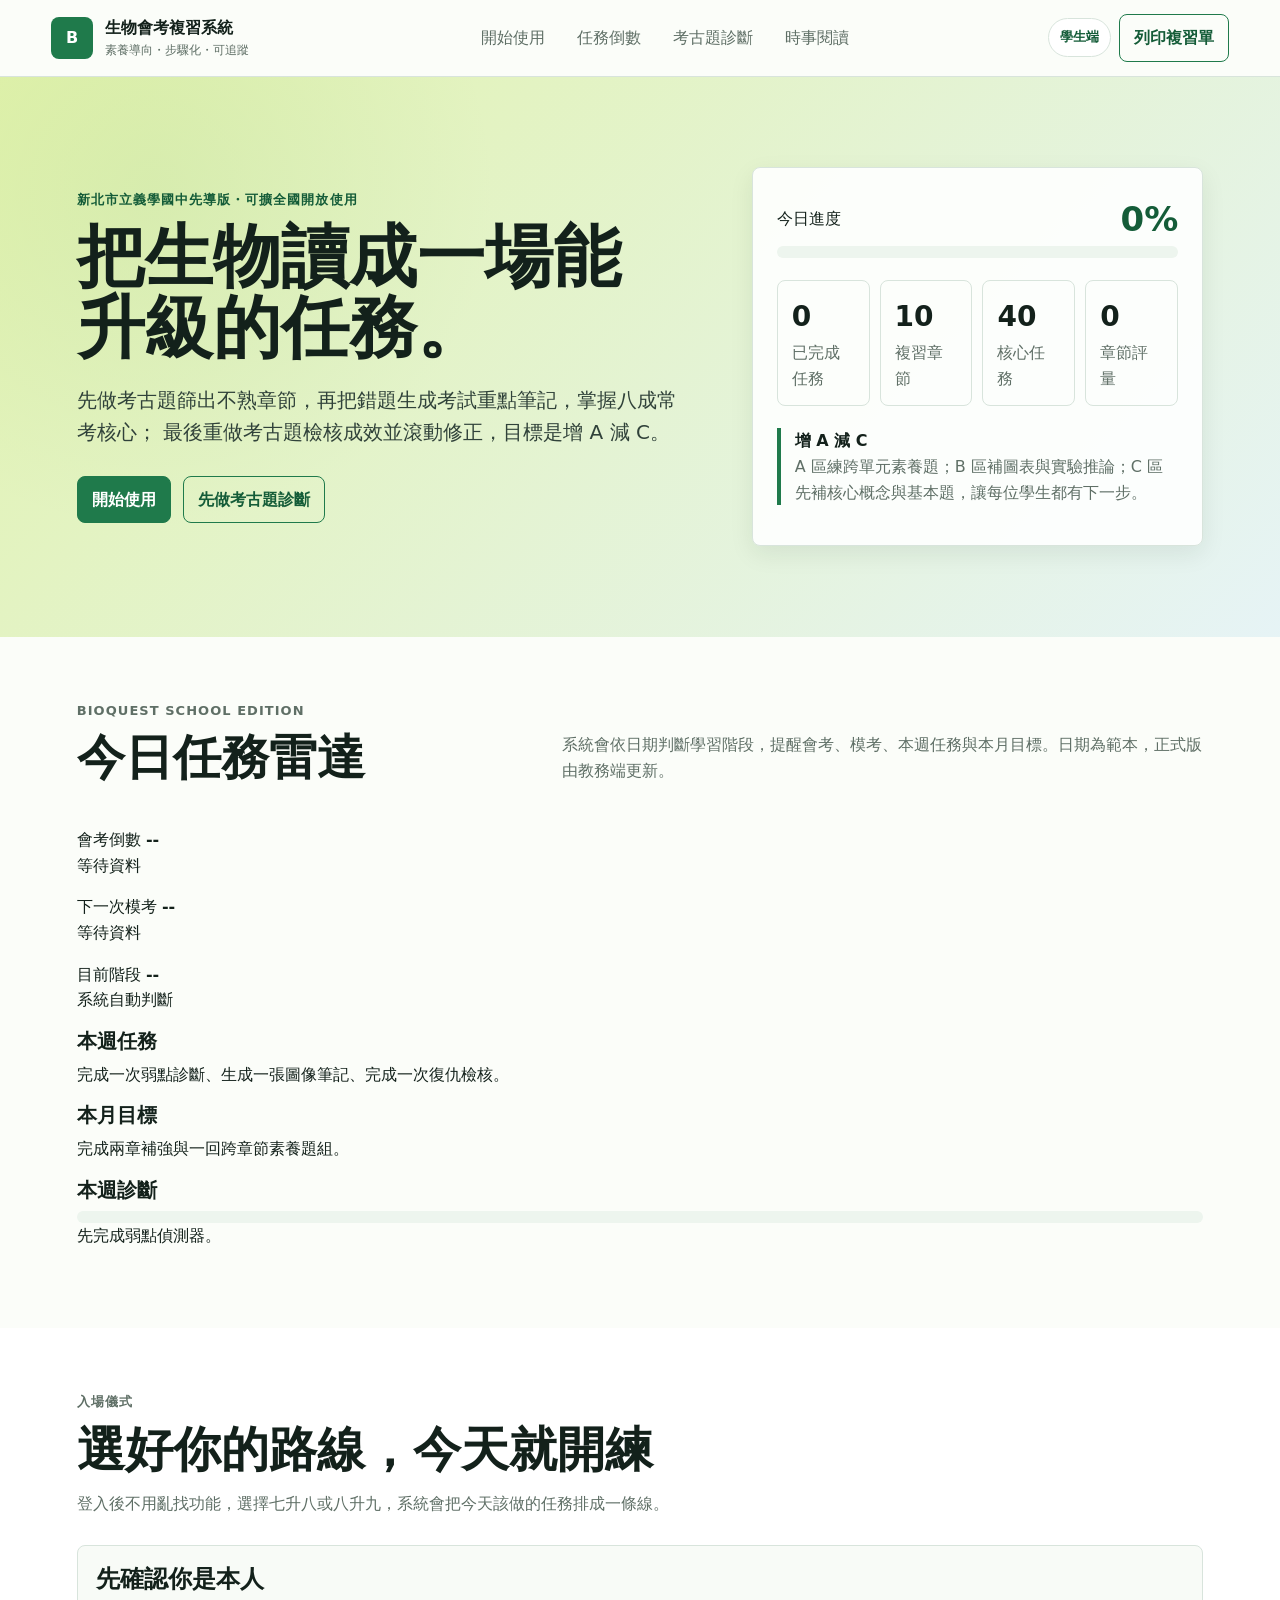
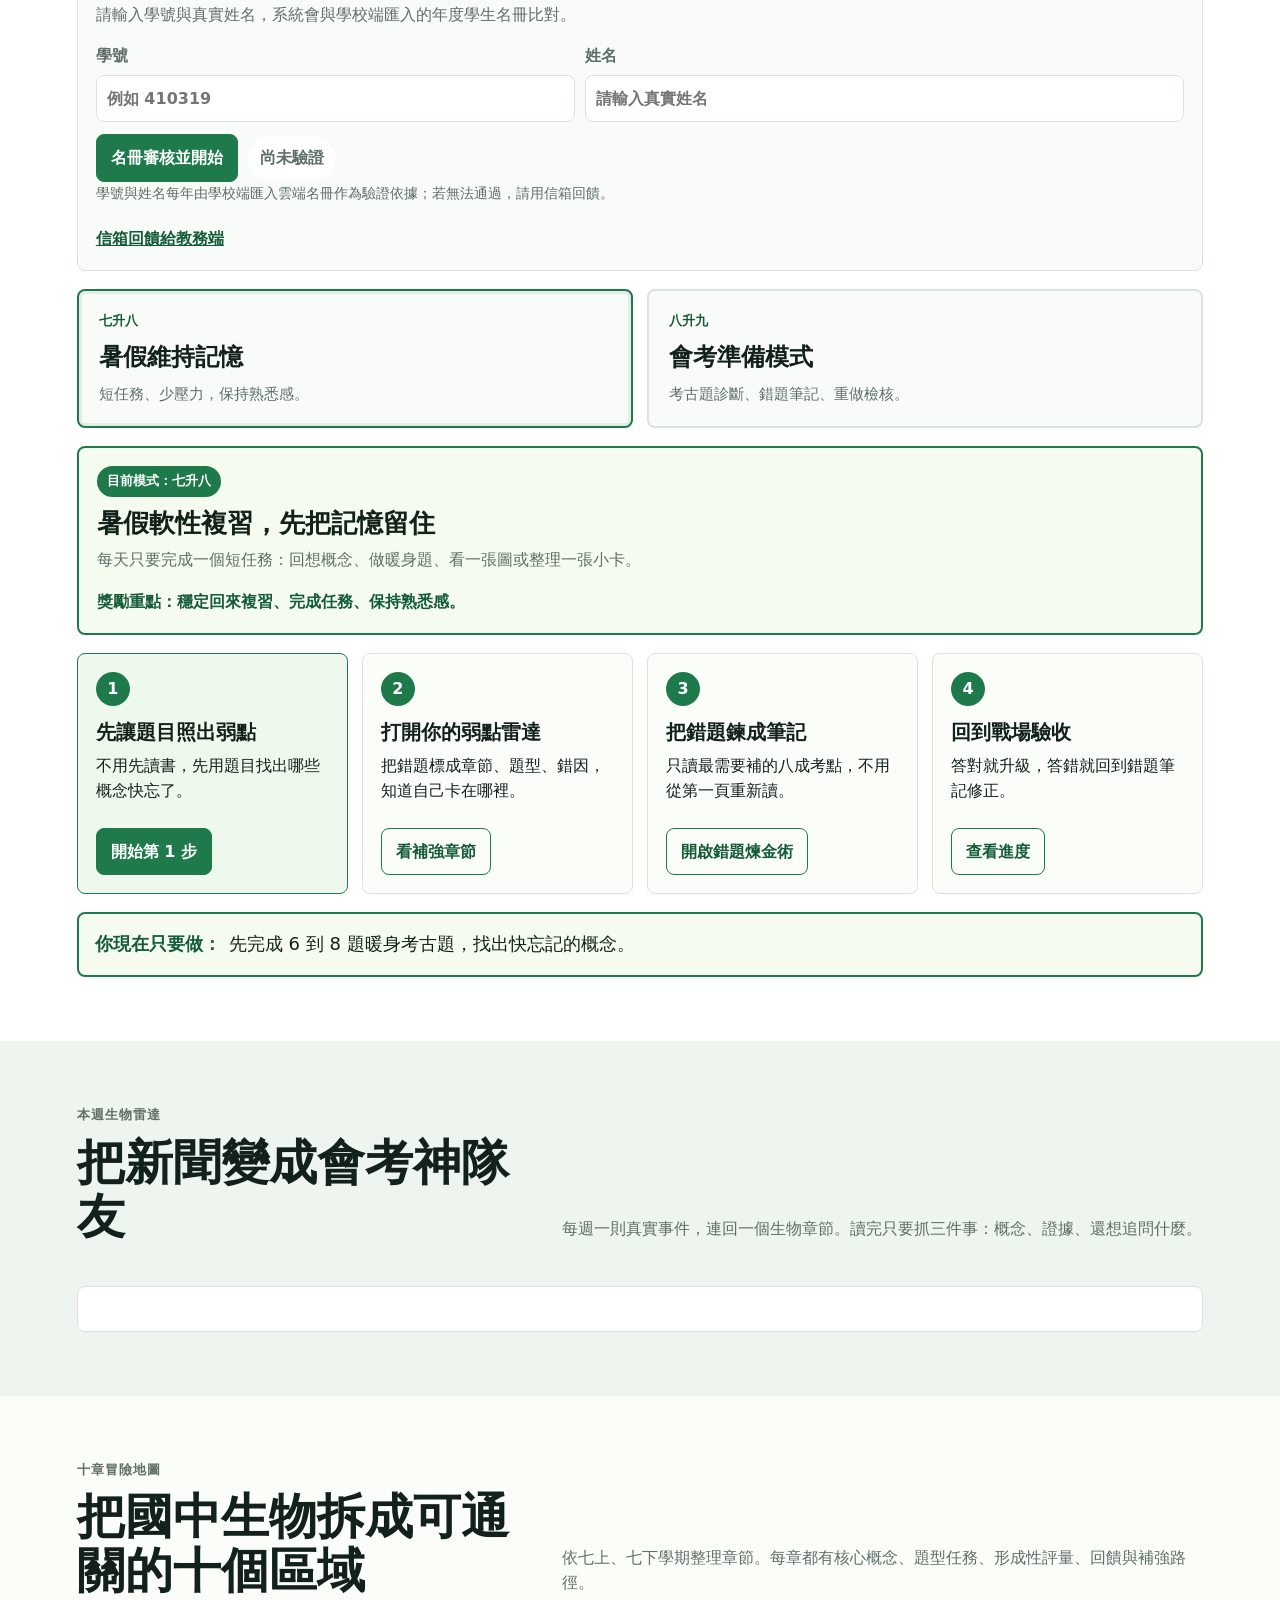
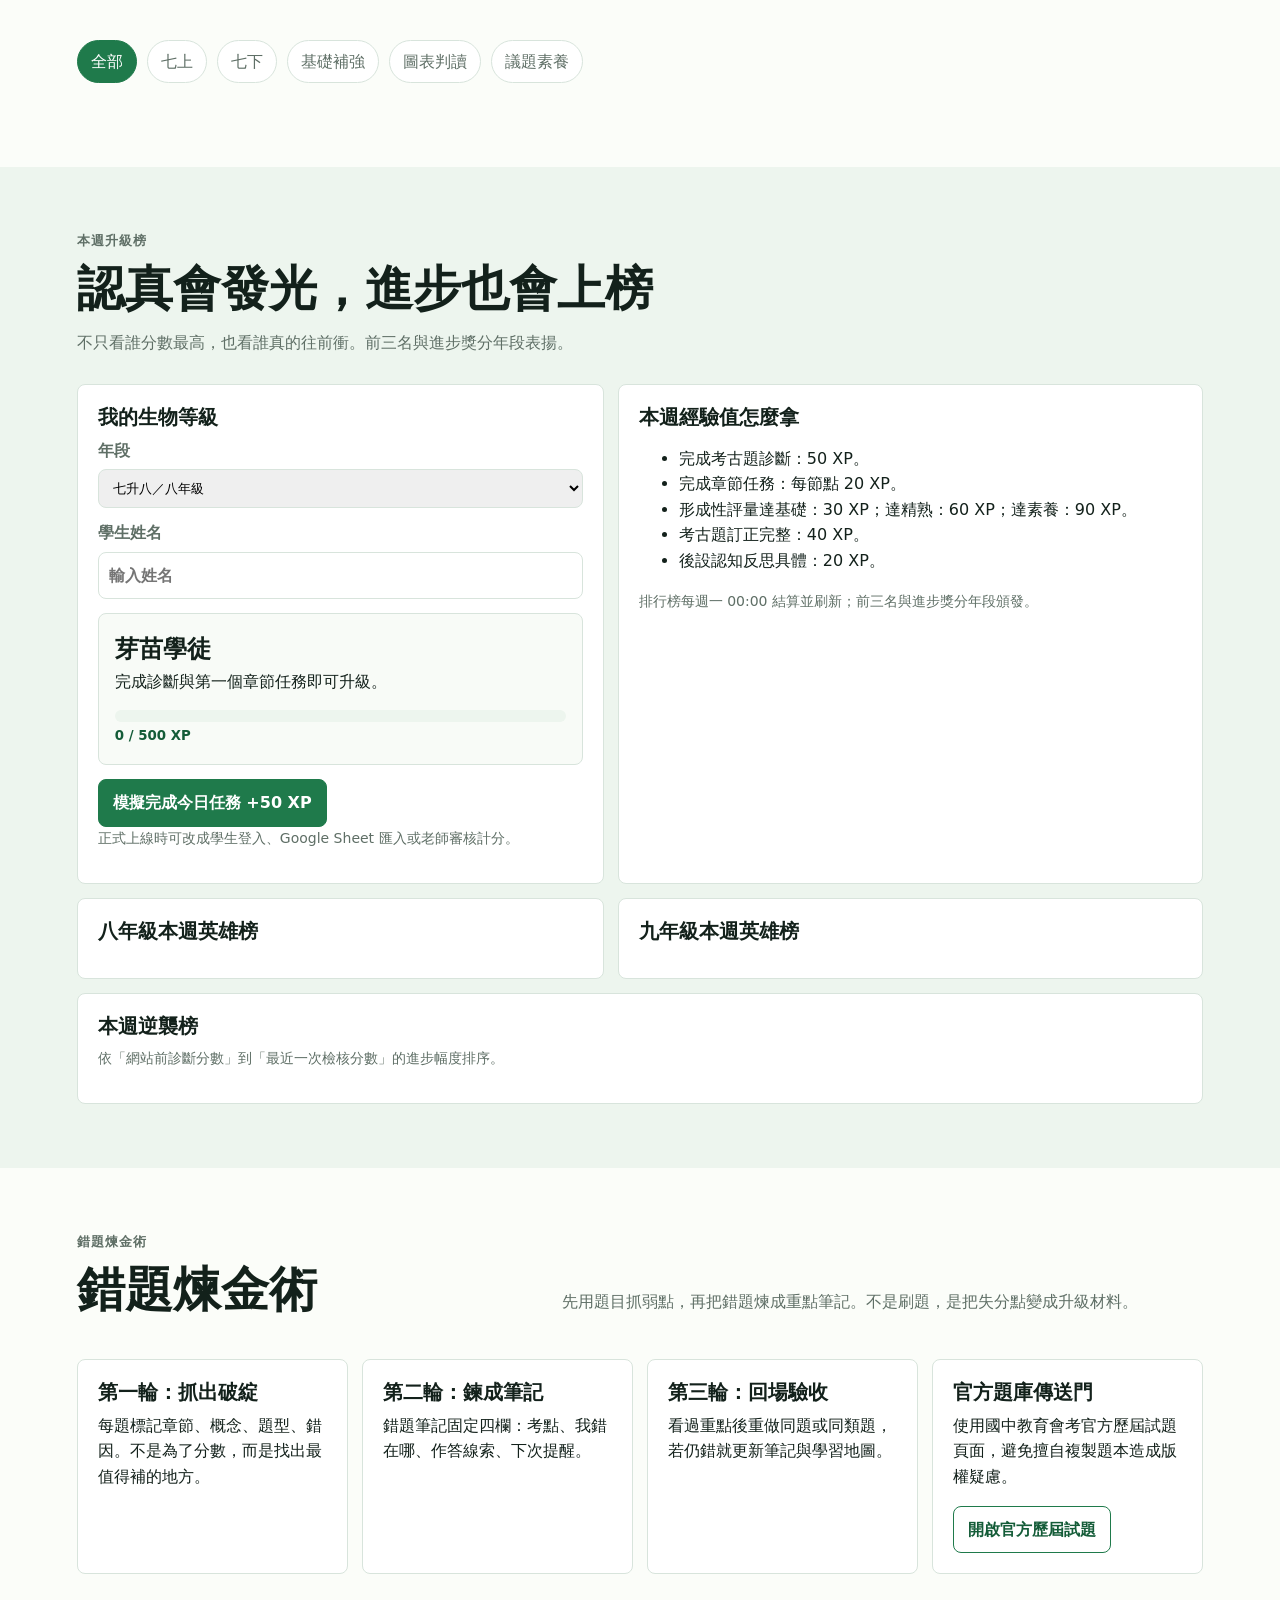
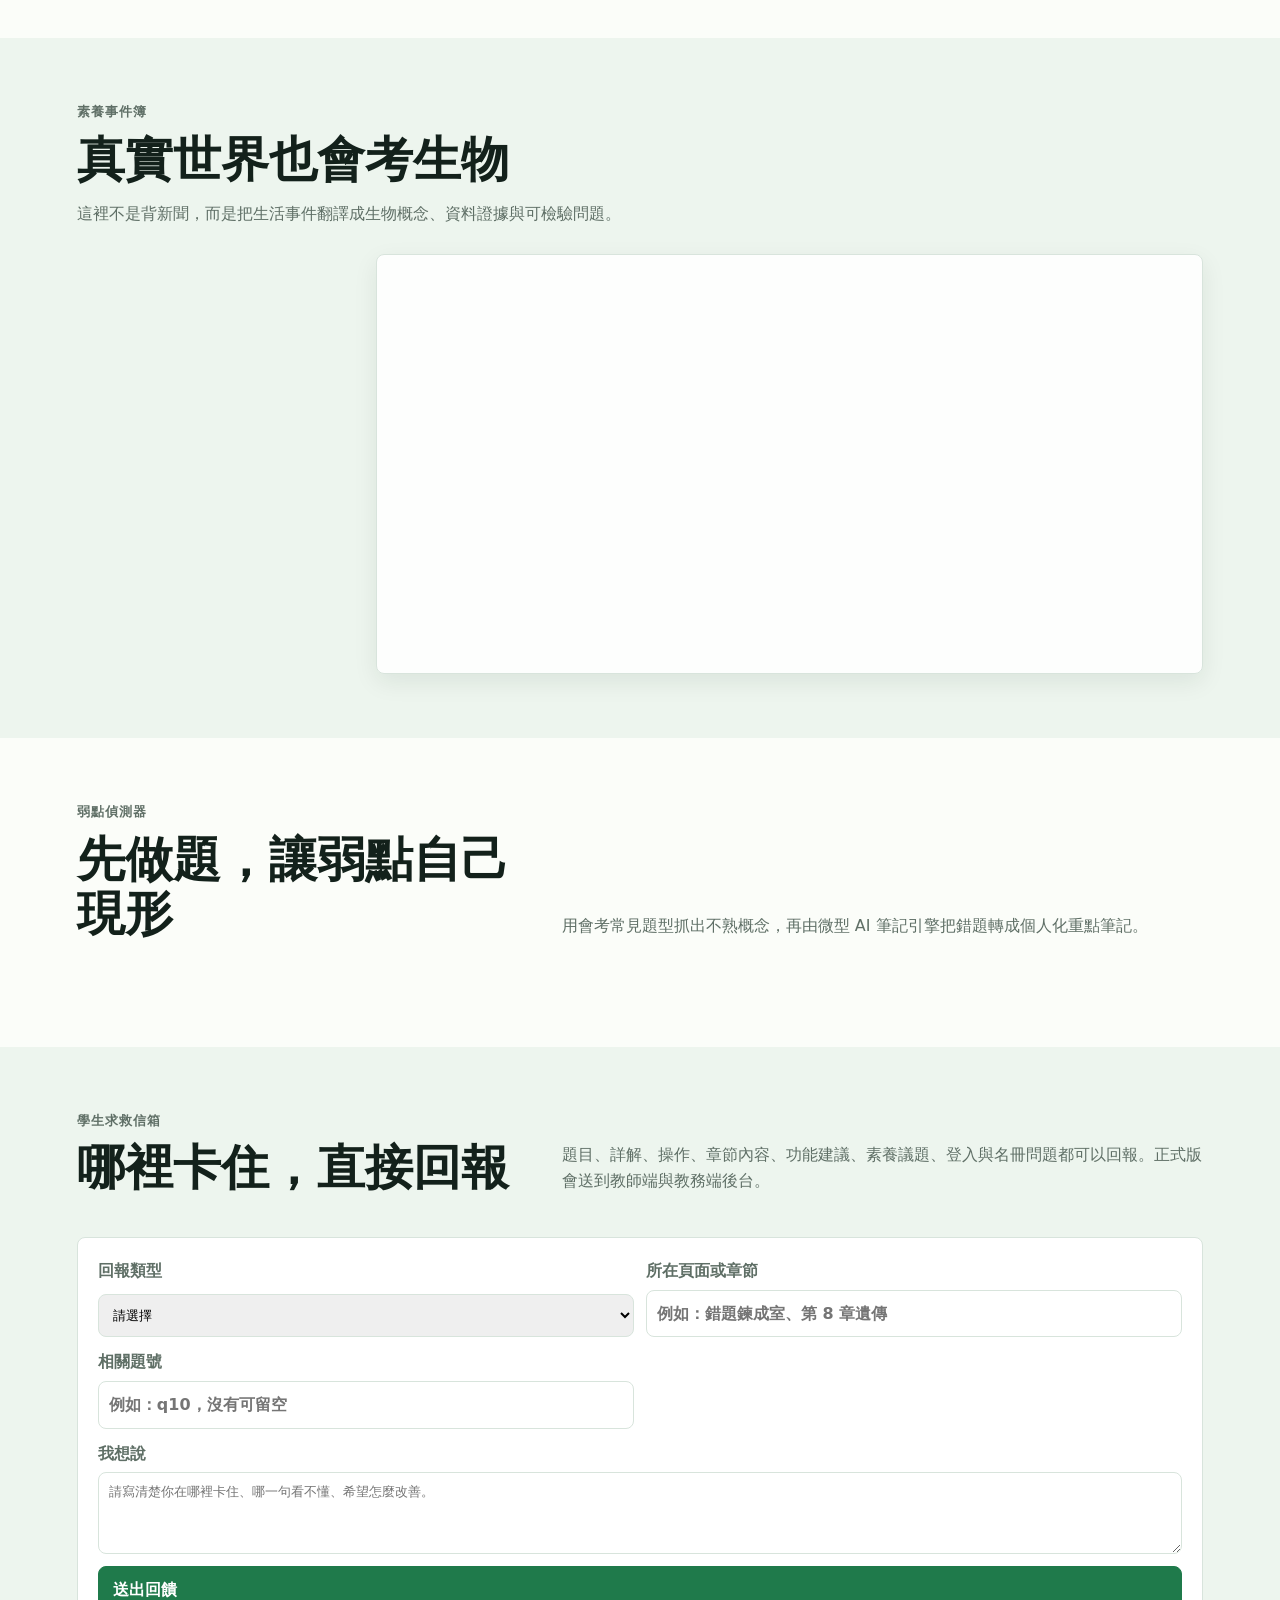
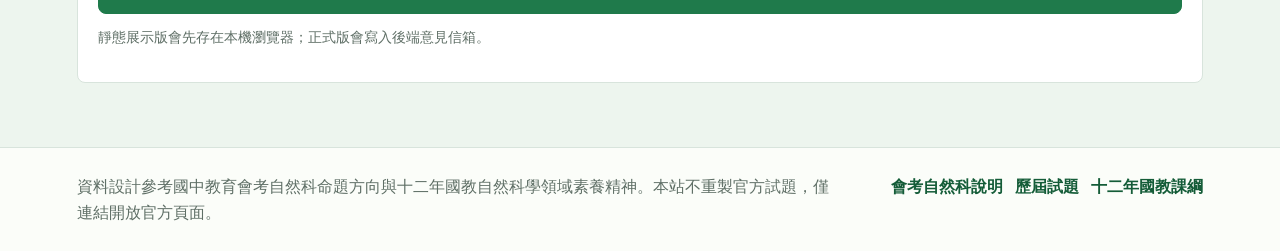
==== commit 5bc70538: "Update student homepage flow" ====
--- a/index.html
+++ b/index.html
@@ -17,14 +17,12 @@
       </a>
       <nav class="nav" aria-label="主要導覽">
         <a data-audience="student" href="#start">開始使用</a>
+        <a data-audience="student" href="#bioquest-countdown">任務倒數</a>
         <a data-audience="student" href="#quiz">考古題診斷</a>
         <a data-audience="student" href="#weekly-reading">時事閱讀</a>
-        <a data-audience="staff" href="teacher-dashboard.html">教師監控</a>
-        <a data-audience="staff" href="admin-dashboard.html">教務後台</a>
       </nav>
       <div class="access-tools">
         <span id="accessStatus">學生端</span>
-        <button class="ghost-button" id="staffToggle" type="button">教職員入口</button>
         <button class="ghost-button" id="printPlan" type="button">列印複習單</button>
       </div>
     </header>
@@ -74,6 +72,47 @@
             <p>A 區練跨單元素養題；B 區補圖表與實驗推論；C 區先補核心概念與基本題，讓每位學生都有下一步。</p>
           </div>
         </div>
+      </section>
+
+      <section class="section countdown-zone" id="bioquest-countdown" aria-labelledby="countdown-title">
+        <div class="section-head compact">
+          <p class="eyebrow">BioQuest School Edition</p>
+          <h2 id="countdown-title">今日任務雷達</h2>
+          <p>系統會依日期判斷學習階段，提醒會考、模考、本週任務與本月目標。日期為範本，正式版由教務端更新。</p>
+        </div>
+        <div class="countdown-grid">
+          <article class="count-card">
+            <span>會考倒數</span>
+            <strong id="capCountdown">--</strong>
+            <p id="capDateLabel">等待資料</p>
+          </article>
+          <article class="count-card">
+            <span>下一次模考</span>
+            <strong id="mockCountdown">--</strong>
+            <p id="mockDateLabel">等待資料</p>
+          </article>
+          <article class="count-card">
+            <span>目前階段</span>
+            <strong id="learningPhase">--</strong>
+            <p id="phaseHelp">系統自動判斷</p>
+          </article>
+        </div>
+        <div class="mission-grid">
+          <article>
+            <h3>本週任務</h3>
+            <p id="weeklyMission">完成一次弱點診斷、生成一張圖像筆記、完成一次復仇檢核。</p>
+          </article>
+          <article>
+            <h3>本月目標</h3>
+            <p id="monthlyGoal">完成兩章補強與一回跨章節素養題組。</p>
+          </article>
+          <article>
+            <h3>本週診斷</h3>
+            <div class="progress-track"><span id="weeklyDiagnosticBar"></span></div>
+            <p id="weeklyDiagnosticLabel">先完成弱點偵測器。</p>
+          </article>
+        </div>
+        <div class="announcement-strip" id="announcementStrip" aria-live="polite"></div>
       </section>
 
       <section class="section student-start" id="start" aria-labelledby="start-title">
@@ -404,158 +443,6 @@
         </form>
       </section>
 
-      <section class="section band staff-gate" id="staff-login" aria-labelledby="staff-login-title">
-        <div class="section-head">
-          <p class="eyebrow">老師後台門禁</p>
-          <h2 id="staff-login-title">教職員入口</h2>
-          <p>請輸入教職員代碼。</p>
-        </div>
-        <div class="gate-panel">
-          <label>展示用教職員代碼
-            <input id="staffCode" type="password" placeholder="輸入 demo">
-          </label>
-          <button class="primary-button" id="unlockStaff" type="button">進入教師端</button>
-          <button class="secondary-button" id="lockStaff" type="button">回到學生端</button>
-          <p id="gateMessage" class="microcopy">請向管理員確認代碼。</p>
-        </div>
-      </section>
-
-      <section class="section band staff-only" id="teacher" aria-labelledby="teacher-title">
-        <div class="section-head">
-          <p class="eyebrow">帶班作戰室</p>
-          <h2 id="teacher-title">看見全班卡在哪裡</h2>
-          <p>用來安排複習週、小考、討論任務與補救教學，讓教學節奏跟著學生狀態調整。</p>
-        </div>
-        <div class="teacher-grid">
-          <article>
-            <h3>四週複習節奏</h3>
-            <ol>
-              <li>第 1 週：細胞、養分、消化、循環、呼吸與排泄。</li>
-              <li>第 2 週：神經內分泌、感應、運動、生殖與遺傳。</li>
-              <li>第 3 週：演化、分類、生態系、能量流動與物質循環。</li>
-              <li>第 4 週：跨單元題組、探究實驗、圖表判讀與錯題重練。</li>
-            </ol>
-          </article>
-          <article>
-            <h3>錯題訂正格式</h3>
-            <p>每題只收四欄：題目證據、我選錯的理由、正確概念、下次辨識線索。避免學生只抄詳解。</p>
-          </article>
-          <article>
-            <h3>形成性評量節點</h3>
-            <p>每章結束用 3 層評量：知道名詞、能解釋資料、能遷移到新情境。未達標就回到對應補強任務。</p>
-          </article>
-          <article>
-            <h3>素養題引導句</h3>
-            <p>「這份資料能支持哪個說法？」「控制變因是什麼？」「還缺哪一組比較？」「這個結論能不能推廣？」</p>
-          </article>
-          <article>
-            <h3>分層任務</h3>
-            <p>A 組練跨圖表整合；B 組練題幹關鍵字與因果；C 組先補名詞、構造功能與生活例子。</p>
-          </article>
-          <article>
-            <h3>完整監控後台</h3>
-            <p>查看登入、診斷、錯題筆記、復仇檢核、個別學生報告、回饋信箱與網站優化雷達。</p>
-            <a class="primary-button" href="teacher-dashboard.html">開啟教師端 dashboard</a>
-          </article>
-          <article>
-            <h3>教務端管理</h3>
-            <p>管理名冊、題庫、模考時程、公告、教師權限與資料匯入匯出規格。</p>
-            <a class="secondary-button" href="admin-dashboard.html">開啟教務端後台</a>
-          </article>
-        </div>
-        <div class="backend">
-          <div class="backend-head">
-            <div>
-              <p class="eyebrow">班級儀表板</p>
-              <h3>一眼看出 A 區與 C 風險</h3>
-            </div>
-            <label>查看年段
-              <select id="teacherGrade">
-                <option value="8">八年級</option>
-                <option value="9">九年級</option>
-              </select>
-            </label>
-          </div>
-          <div class="analytics-grid">
-            <article>
-              <span>預估 A 區</span>
-              <strong id="aCount">0</strong>
-              <p>安排跨單元與考古題題組。</p>
-            </article>
-            <article>
-              <span>預估 C 風險</span>
-              <strong id="cCount">0</strong>
-              <p>優先安排基礎概念回補。</p>
-            </article>
-            <article>
-              <span>平均完成率</span>
-              <strong id="avgProgress">0%</strong>
-              <p>判斷班級複習節奏是否過快。</p>
-            </article>
-            <article>
-              <span>最弱章節</span>
-              <strong id="weakChapter">-</strong>
-              <p>下一堂課優先處理。</p>
-            </article>
-          </div>
-          <div class="backend-panels">
-            <article>
-              <h3>章節掌握熱區</h3>
-              <div class="heatmap" id="heatmap"></div>
-            </article>
-            <article>
-              <h3>需要加強名單</h3>
-              <div id="supportList"></div>
-            </article>
-          </div>
-        </div>
-      </section>
-
-      <section class="section band staff-only" id="school" aria-labelledby="school-title">
-        <div class="section-head">
-          <p class="eyebrow">全校學習雷達</p>
-          <h2 id="school-title">讓導師、科任、教務端看同一張地圖</h2>
-          <p>義學國中先以七升八 16 班、八升九 19 班建置；架構保留全國開放學生使用，也可串接學校教務端、校務系統或帳號權限。</p>
-        </div>
-        <div class="school-controls">
-          <label>使用範圍
-            <select id="scopeSelect">
-              <option value="yixue">義學國中校內</option>
-              <option value="national">全國開放版</option>
-            </select>
-          </label>
-          <label>角色
-            <select id="roleSelect">
-              <option value="mentor">導師</option>
-              <option value="subject">科任老師</option>
-              <option value="admin">教務端</option>
-            </select>
-          </label>
-          <label>班級
-            <select id="classSelect">
-              <option value="801">801</option>
-              <option value="802">802</option>
-              <option value="901">901</option>
-              <option value="902">902</option>
-            </select>
-          </label>
-        </div>
-        <div class="school-grid">
-          <article class="school-card">
-            <h3 id="roleTitle">導師班級概況</h3>
-            <div id="roleSummary"></div>
-          </article>
-          <article class="school-card">
-            <h3>班級狀態雷達</h3>
-            <div class="class-bars" id="classBars"></div>
-          </article>
-          <article class="school-card wide">
-            <h3>學生追蹤清單</h3>
-            <div id="studentWatch"></div>
-          </article>
-        </div>
-      </section>
-
       <section class="section supporting-info" id="copyright" aria-labelledby="copyright-title">
         <div class="section-head">
           <p class="eyebrow">安心使用規則</p>
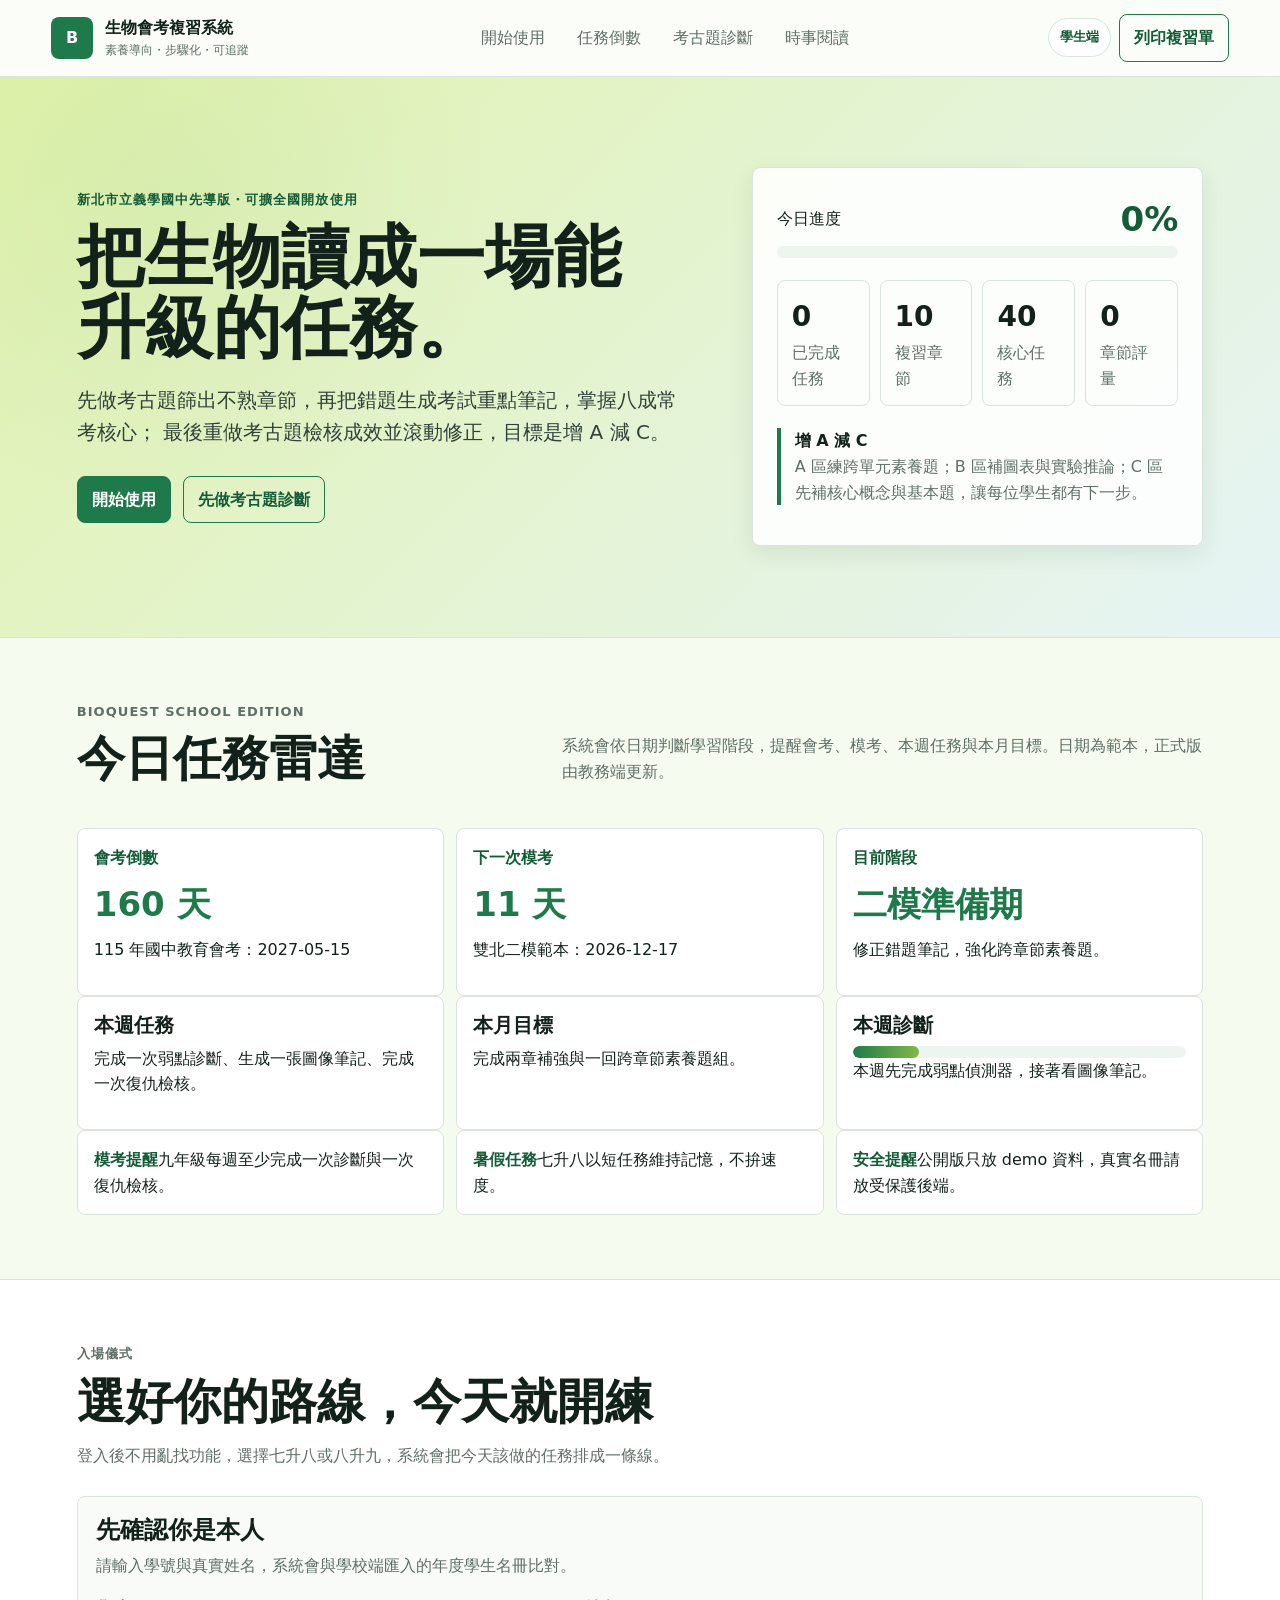
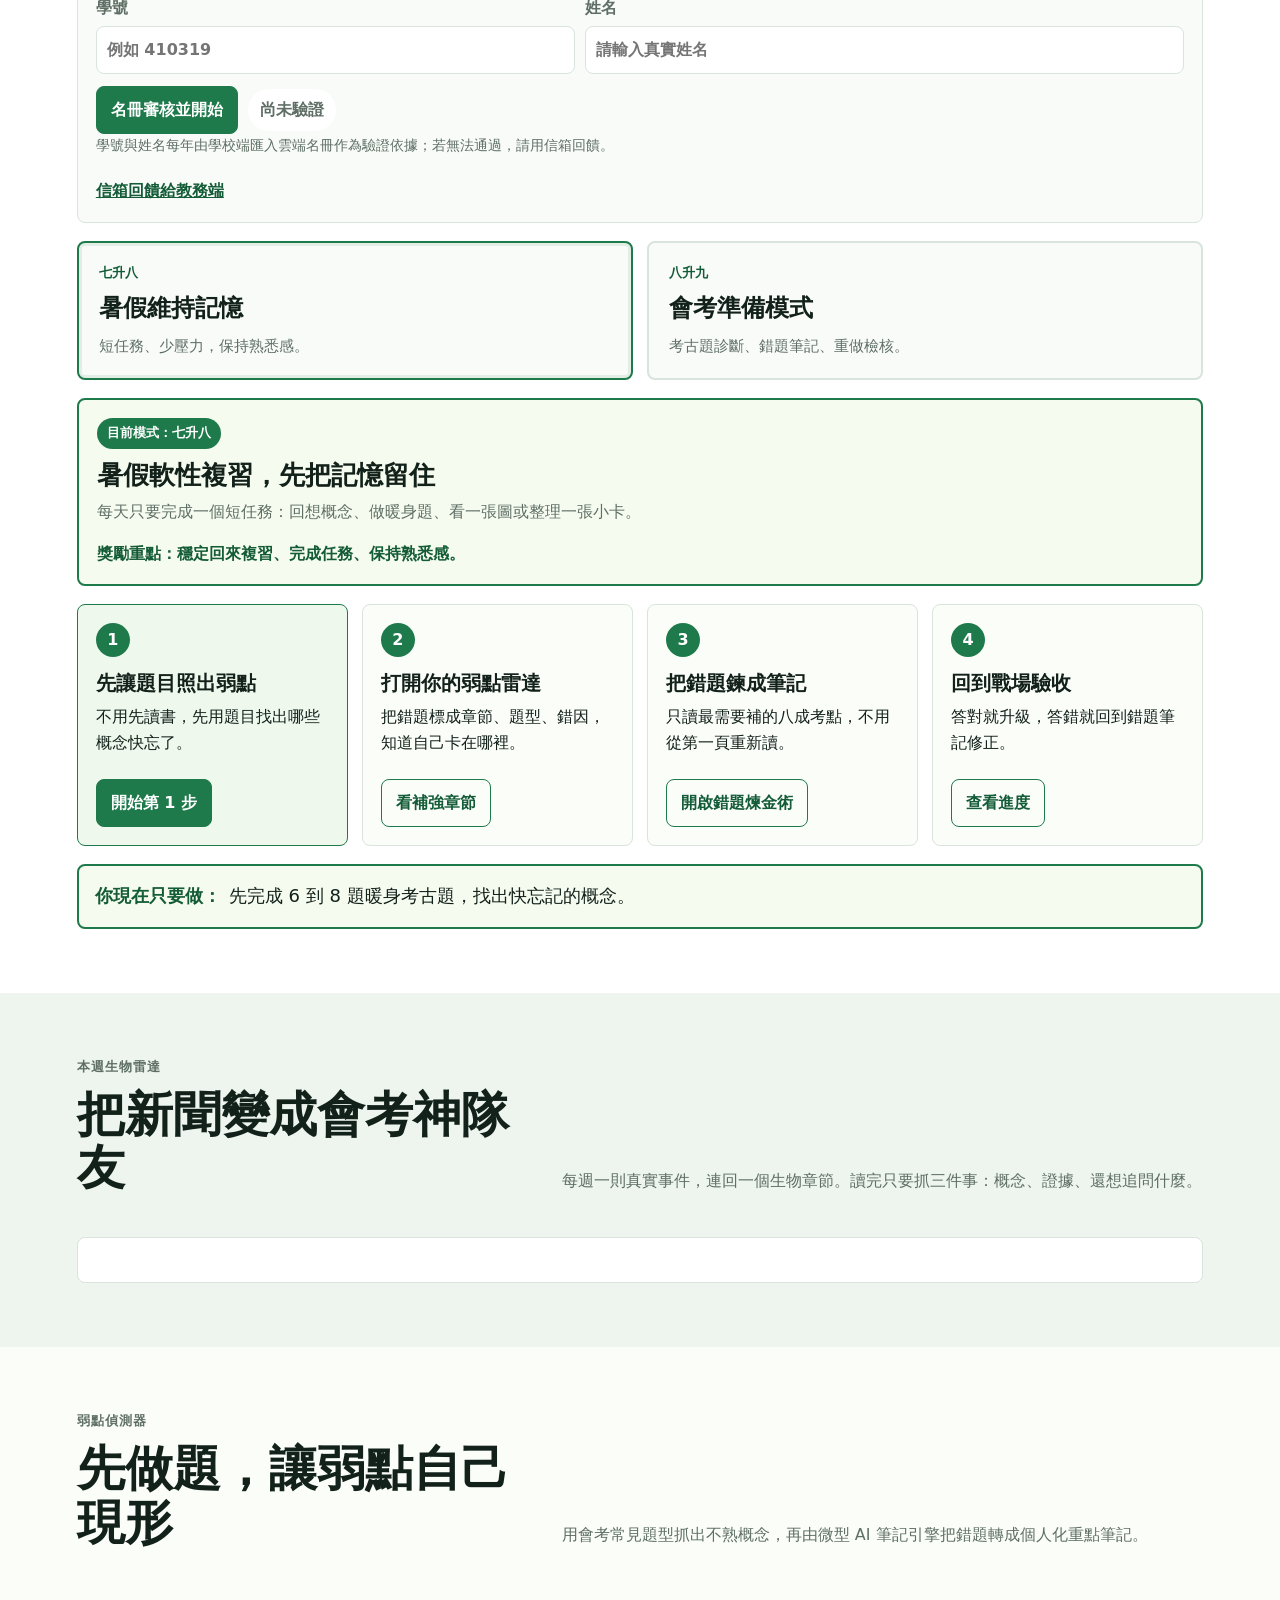
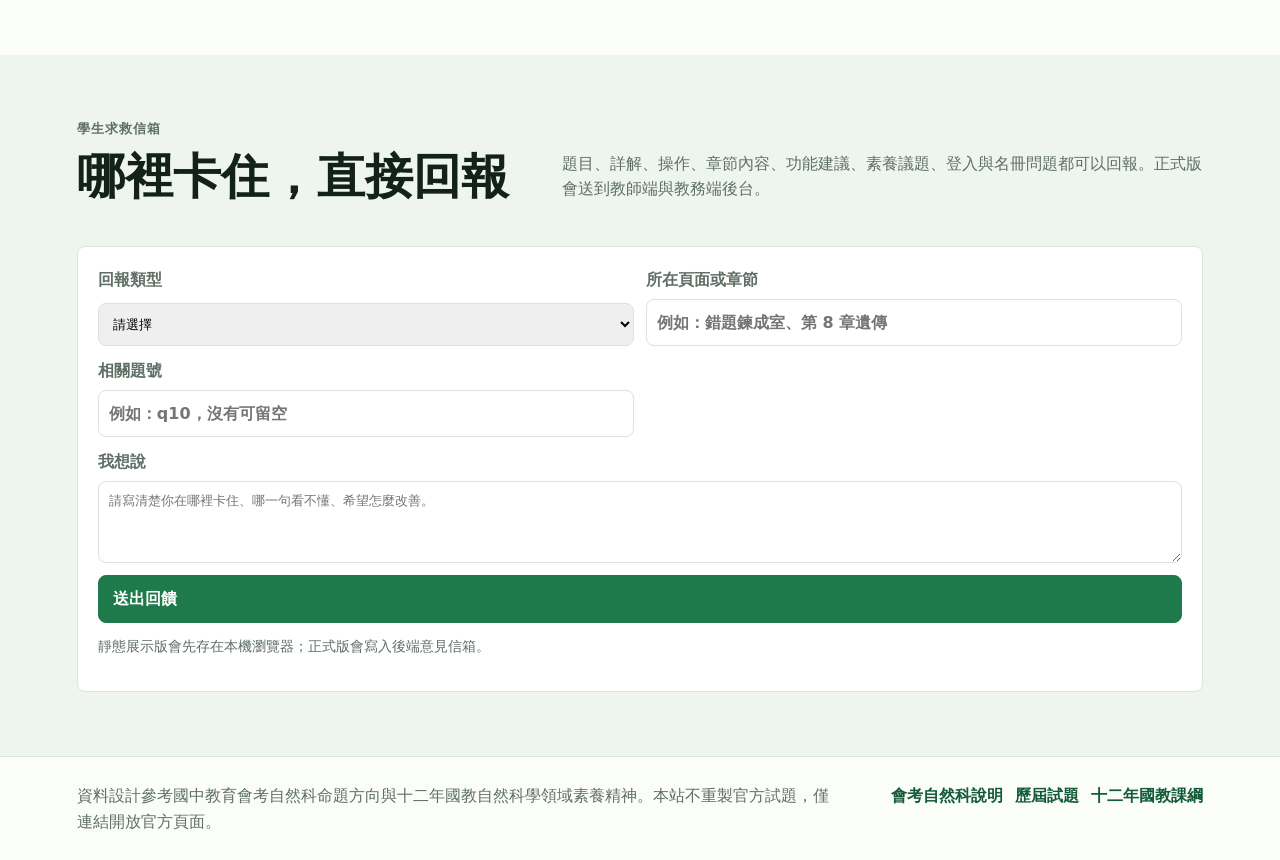
==== commit 01116d95: "Stabilize student homepage countdown" ====
--- a/index.html
+++ b/index.html
@@ -5,6 +5,15 @@
     <meta name="viewport" content="width=device-width, initial-scale=1">
     <title>生物會考複習系統</title>
     <link rel="stylesheet" href="styles.css">
+    <style>
+      [data-compat-hidden] { display: none !important; }
+      .countdown-zone { background: #f6fbef; border-top: 1px solid #d8e4dc; border-bottom: 1px solid #d8e4dc; }
+      .countdown-grid, .mission-grid, .announcement-strip { display: grid; grid-template-columns: repeat(3, minmax(180px, 1fr)); gap: 12px; }
+      .count-card, .mission-grid article, .announcement-strip article { border: 1px solid #d8e4dc; border-radius: 8px; background: #fff; padding: 16px; }
+      .count-card span, .announcement-strip strong { color: #145c38; font-weight: 900; }
+      .count-card strong { display: block; color: #1f7a4b; font-size: 34px; margin: 6px 0; }
+      @media (max-width: 720px) { .countdown-grid, .mission-grid, .announcement-strip { grid-template-columns: 1fr; } }
+    </style>
   </head>
   <body>
     <header class="topbar">
@@ -200,183 +209,6 @@
         <article class="weekly-card" id="weeklyCard" aria-live="polite"></article>
       </section>
 
-      <section class="section band supporting-info" id="paths" aria-labelledby="paths-title">
-        <div class="section-head">
-          <p class="eyebrow">雙路線開局</p>
-          <h2 id="paths-title">七升八保溫，八升九衝刺</h2>
-          <p>學生一進來就知道自己要走哪條路：七升八輕量、有趣、維持記憶；八升九明確、扎實、朝會考表現前進。</p>
-        </div>
-        <div class="path-grid">
-          <article class="path-card summer">
-            <span class="path-badge">七升八</span>
-            <h3>暑假記憶維持任務</h3>
-            <p>每週 2 到 3 個短任務，重點是不要忘光：觀察生活、做小卡、答快問、完成章節小挑戰。</p>
-            <ul>
-              <li>每日 8 分鐘記憶喚醒。</li>
-              <li>以細胞、人體、植物基礎概念為主。</li>
-              <li>獎勵認真完成與穩定回來複習。</li>
-            </ul>
-          </article>
-          <article class="path-card exam">
-            <span class="path-badge">八升九</span>
-            <h3>會考準備衝刺任務</h3>
-            <p>先診斷，再補弱點；章末形成性評量後接考古題，建立讀題、判圖、排除選項與訂正能力。</p>
-            <ul>
-              <li>每章完成基礎、精熟、素養三層評量。</li>
-              <li>加入歷屆自然科題組與錯因標記。</li>
-              <li>老師後台追蹤 A 區、C 風險與弱章節。</li>
-            </ul>
-          </article>
-        </div>
-      </section>
-
-      <section class="section supporting-info" id="today" aria-labelledby="today-title">
-        <div class="section-head">
-          <p class="eyebrow">錯題煉金迴圈</p>
-          <h2 id="today-title">把失分點變成升級材料</h2>
-          <p>不用從第一頁硬讀到最後一頁；先用題目抓弱點，再補最關鍵的八成考點。</p>
-        </div>
-        <div class="timeline">
-          <article>
-            <span>01</span>
-            <h3>讓考古題開雷達</h3>
-            <p>用歷屆題或仿考古題篩出不熟概念、章節與題型，建立個人弱點地圖。</p>
-          </article>
-          <article>
-            <span>02</span>
-            <h3>錯題進鍊成爐</h3>
-            <p>把錯題轉成考試重點筆記：核心概念、常考陷阱、解題線索與一題一提醒。</p>
-          </article>
-          <article>
-            <span>03</span>
-            <h3>先拿下高頻核心</h3>
-            <p>優先補會考高頻概念，C 線補基本題，B 線補圖表實驗，A 線補跨單元素養。</p>
-          </article>
-          <article>
-            <span>04</span>
-            <h3>回頭打同類題</h3>
-            <p>看過重點後重新作答同類題，檢查是否真的能讀題、判圖、排除選項。</p>
-          </article>
-          <article>
-            <span>05</span>
-            <h3>越修越準</h3>
-            <p>若仍錯，回填錯因並更新學習地圖；若通過，解鎖下一章或更高難度題組。</p>
-          </article>
-        </div>
-      </section>
-
-      <section class="section" id="modules" aria-labelledby="modules-title">
-        <div class="section-head compact">
-          <p class="eyebrow">十章冒險地圖</p>
-          <h2 id="modules-title">把國中生物拆成可通關的十個區域</h2>
-          <p>依七上、七下學期整理章節。每章都有核心概念、題型任務、形成性評量、回饋與補強路徑。</p>
-        </div>
-        <div class="filters" aria-label="模組篩選">
-          <button class="chip active" data-filter="all" type="button">全部</button>
-          <button class="chip" data-filter="sem-七上" type="button">七上</button>
-          <button class="chip" data-filter="sem-七下" type="button">七下</button>
-          <button class="chip" data-filter="basic" type="button">基礎補強</button>
-          <button class="chip" data-filter="graph" type="button">圖表判讀</button>
-          <button class="chip" data-filter="issue" type="button">議題素養</button>
-        </div>
-        <div class="module-grid" id="moduleGrid"></div>
-      </section>
-
-      <section class="section band" id="game" aria-labelledby="game-title">
-        <div class="section-head">
-          <p class="eyebrow">本週升級榜</p>
-          <h2 id="game-title">認真會發光，進步也會上榜</h2>
-          <p>不只看誰分數最高，也看誰真的往前衝。前三名與進步獎分年段表揚。</p>
-        </div>
-        <div class="game-layout">
-          <article class="level-card">
-            <h3>我的生物等級</h3>
-            <label>年段
-              <select id="gradeSelect">
-                <option value="8">七升八／八年級</option>
-                <option value="9">八升九／九年級</option>
-              </select>
-            </label>
-            <label>學生姓名
-              <input id="studentName" type="text" placeholder="輸入姓名">
-            </label>
-            <div class="avatar-card">
-              <strong id="levelName">芽苗學徒</strong>
-              <p id="levelHelp">完成診斷與第一個章節任務即可升級。</p>
-              <div class="progress-track"><span id="xpBar"></span></div>
-              <small id="xpLabel">0 / 500 XP</small>
-            </div>
-            <button class="primary-button" id="addQuest" type="button">模擬完成今日任務 +50 XP</button>
-            <p class="microcopy">正式上線時可改成學生登入、Google Sheet 匯入或老師審核計分。</p>
-          </article>
-          <article class="rules-card">
-            <h3>本週經驗值怎麼拿</h3>
-            <ul>
-              <li>完成考古題診斷：50 XP。</li>
-              <li>完成章節任務：每節點 20 XP。</li>
-              <li>形成性評量達基礎：30 XP；達精熟：60 XP；達素養：90 XP。</li>
-              <li>考古題訂正完整：40 XP。</li>
-              <li>後設認知反思具體：20 XP。</li>
-            </ul>
-            <p class="microcopy">排行榜每週一 00:00 結算並刷新；前三名與進步獎分年段頒發。</p>
-          </article>
-          <article class="leaderboard">
-            <h3>八年級本週英雄榜</h3>
-            <p class="microcopy" id="rank8Week"></p>
-            <div id="rank8"></div>
-          </article>
-          <article class="leaderboard">
-            <h3>九年級本週英雄榜</h3>
-            <p class="microcopy" id="rank9Week"></p>
-            <div id="rank9"></div>
-          </article>
-          <article class="leaderboard improvement-board">
-            <h3>本週逆襲榜</h3>
-            <p class="microcopy" id="improvementWeek">依「網站前診斷分數」到「最近一次檢核分數」的進步幅度排序。</p>
-            <div id="improvementRank"></div>
-          </article>
-        </div>
-      </section>
-
-      <section class="section" id="past" aria-labelledby="past-title">
-        <div class="section-head compact">
-          <p class="eyebrow">錯題煉金術</p>
-          <h2 id="past-title">錯題煉金術</h2>
-          <p>先用題目抓弱點，再把錯題煉成重點筆記。不是刷題，是把失分點變成升級材料。</p>
-        </div>
-        <div class="past-grid">
-          <article>
-            <h3>第一輪：抓出破綻</h3>
-            <p>每題標記章節、概念、題型、錯因。不是為了分數，而是找出最值得補的地方。</p>
-          </article>
-          <article>
-            <h3>第二輪：鍊成筆記</h3>
-            <p>錯題筆記固定四欄：考點、我錯在哪、作答線索、下次提醒。</p>
-          </article>
-          <article>
-            <h3>第三輪：回場驗收</h3>
-            <p>看過重點後重做同題或同類題，若仍錯就更新筆記與學習地圖。</p>
-          </article>
-          <article>
-            <h3>官方題庫傳送門</h3>
-            <p>使用國中教育會考官方歷屆試題頁面，避免擅自複製題本造成版權疑慮。</p>
-            <a class="secondary-button" href="https://cap.rcpet.edu.tw/examination.html">開啟官方歷屆試題</a>
-          </article>
-        </div>
-      </section>
-
-      <section class="section band" id="issues" aria-labelledby="issues-title">
-        <div class="section-head">
-          <p class="eyebrow">素養事件簿</p>
-          <h2 id="issues-title">真實世界也會考生物</h2>
-          <p>這裡不是背新聞，而是把生活事件翻譯成生物概念、資料證據與可檢驗問題。</p>
-        </div>
-        <div class="issue-layout">
-          <aside class="issue-list" id="issueList" aria-label="議題列表"></aside>
-          <article class="issue-detail" id="issueDetail" aria-live="polite"></article>
-        </div>
-      </section>
-
       <section class="section" id="quiz" aria-labelledby="quiz-title">
         <div class="section-head compact">
           <p class="eyebrow">弱點偵測器</p>
@@ -449,32 +281,14 @@
           <h2 id="copyright-title">開放資源與版權說清楚</h2>
           <p>本網站原型中的教學架構、章節任務、回饋語與示範資料為自製內容，可供校內教學調整使用。外部資料採連結引用，不重製題本、圖片或受著作權保護內容。</p>
         </div>
-        <div class="copyright-grid">
-          <article>
-            <h3>開放式資源原則</h3>
-            <p>優先使用政府或官方公開頁面、開放授權素材、自製文字、自製圖表與學生自行產出的學習紀錄。</p>
-          </article>
-          <article>
-            <h3>考古題使用方式</h3>
-            <p>僅提供官方歷屆試題頁面連結，課堂使用時請依官方授權與學校合理使用規範處理，不在網站內上傳或重製完整題本。</p>
-          </article>
-          <article>
-            <h3>學生資料保護</h3>
-            <p>目前後台為示範資料。正式部署時應使用校內帳號、最小化蒐集資料，並讓學生與家長知道積分與分析用途。</p>
-          </article>
-        </div>
-      </section>
+        <div class="copyright-grid"><article><h3>開放式資源原則</h3><p>優先使用政府或官方公開頁面、開放授權素材、自製文字、自製圖表與學生自行產出的學習紀錄。</p></article><article><h3>考古題使用方式</h3><p>僅提供官方歷屆試題頁面連結，課堂使用時請依官方授權與學校合理使用規範處理，不在網站內上傳或重製完整題本。</p></article><article><h3>學生資料保護</h3><p>目前後台為示範資料。正式部署時應使用校內帳號、最小化蒐集資料，並讓學生與家長知道積分與分析用途。</p></article></div>
+      </section>
+      <section data-compat-hidden aria-hidden="true"><button id="staffToggle" type="button"></button><section id="staff-login"><input id="staffCode"><button id="unlockStaff" type="button"></button><button id="lockStaff" type="button"></button><p id="gateMessage"></p></section><section id="teacher"></section><select id="teacherGrade"><option value="8">8</option></select><select id="scopeSelect"><option value="yixue">義學</option></select><select id="roleSelect"><option value="mentor">導師</option></select><select id="classSelect"><option value="801">801</option></select><div id="aCount"></div><div id="cCount"></div><div id="avgProgress"></div><div id="weakChapter"></div><div id="heatmap"></div><div id="supportList"></div><div id="roleTitle"></div><div id="roleSummary"></div><div id="classBars"></div><div id="studentWatch"></div></section>
     </main>
 
-    <footer class="footer">
-      <p>資料設計參考國中教育會考自然科命題方向與十二年國教自然科學領域素養精神。本站不重製官方試題，僅連結開放官方頁面。</p>
-      <div>
-        <a href="https://cap.rcpet.edu.tw/test4-6.html">會考自然科說明</a>
-        <a href="https://cap.rcpet.edu.tw/examination.html">歷屆試題</a>
-        <a href="https://www.naer.edu.tw/PageSyllabus?fid=52">十二年國教課綱</a>
-      </div>
-    </footer>
+    <footer class="footer"><p>資料設計參考國中教育會考自然科命題方向與十二年國教自然科學領域素養精神。本站不重製官方試題，僅連結開放官方頁面。</p><div><a href="https://cap.rcpet.edu.tw/test4-6.html">會考自然科說明</a><a href="https://cap.rcpet.edu.tw/examination.html">歷屆試題</a><a href="https://www.naer.edu.tw/PageSyllabus?fid=52">十二年國教課綱</a></div></footer>
 
     <script src="app.js"></script>
+    <script>(()=>{const c={capExam:{title:"115 年國中教育會考",examDate:"2027-05-15"},mockExams:[{title:"雙北一模範本",examDate:"2026-09-10"},{title:"雙北二模範本",examDate:"2026-12-17"},{title:"雙北三模範本",examDate:"2027-03-11"}],phases:[["暑假基礎期","2026-07-01","2026-08-31","七升八保溫，八升九建立會考讀書迴圈。"],["一模準備期","2026-09-01","2026-10-15","先補高頻核心，再練圖表與實驗題。"],["二模準備期","2026-11-01","2026-12-31","修正錯題筆記，強化跨章節素養題。"],["寒假衝刺期","2027-01-01","2027-02-15","整理弱章節，完成復仇檢核。"],["總複習期","2027-02-16","2027-04-15","整合十章與考古題策略。"],["最後衝刺期","2027-04-16","2027-05-15","穩住基本題，精準補最後弱點。"]],announcements:[["模考提醒","九年級每週至少完成一次診斷與一次復仇檢核。"],["暑假任務","七升八以短任務維持記憶，不拚速度。"],["安全提醒","公開版只放 demo 資料，真實名冊請放受保護後端。"]]};const $=id=>document.getElementById(id);const d=t=>Math.max(0,Math.ceil((new Date(`${t}T00:00:00+08:00`)-new Date())/86400000));const n=new Date();const p=c.phases.find(([,s,e])=>n>=new Date(`${s}T00:00:00+08:00`)&&n<=new Date(`${e}T23:59:59+08:00`))||["平日保溫期","","","維持每週一次診斷與一次復仇檢核。"];const m=c.mockExams.find(x=>new Date(`${x.examDate}T00:00:00+08:00`)>=n)||c.mockExams[0];if($("capCountdown"))$("capCountdown").textContent=`${d(c.capExam.examDate)} 天`;if($("capDateLabel"))$("capDateLabel").textContent=`${c.capExam.title}：${c.capExam.examDate}`;if($("mockCountdown"))$("mockCountdown").textContent=`${d(m.examDate)} 天`;if($("mockDateLabel"))$("mockDateLabel").textContent=`${m.title}：${m.examDate}`;if($("learningPhase"))$("learningPhase").textContent=p[0];if($("phaseHelp"))$("phaseHelp").textContent=p[3];if($("weeklyMission"))$("weeklyMission").textContent="完成一次弱點診斷、生成一張圖像筆記、完成一次復仇檢核。";if($("monthlyGoal"))$("monthlyGoal").textContent="完成兩章補強與一回跨章節素養題組。";if($("weeklyDiagnosticBar"))$("weeklyDiagnosticBar").style.width="20%";if($("weeklyDiagnosticLabel"))$("weeklyDiagnosticLabel").textContent="本週先完成弱點偵測器，接著看圖像筆記。";if($("announcementStrip"))$("announcementStrip").innerHTML=c.announcements.map(([a,b])=>`<article><strong>${a}</strong><span>${b}</span></article>`).join("");})();</script>
   </body>
 </html>
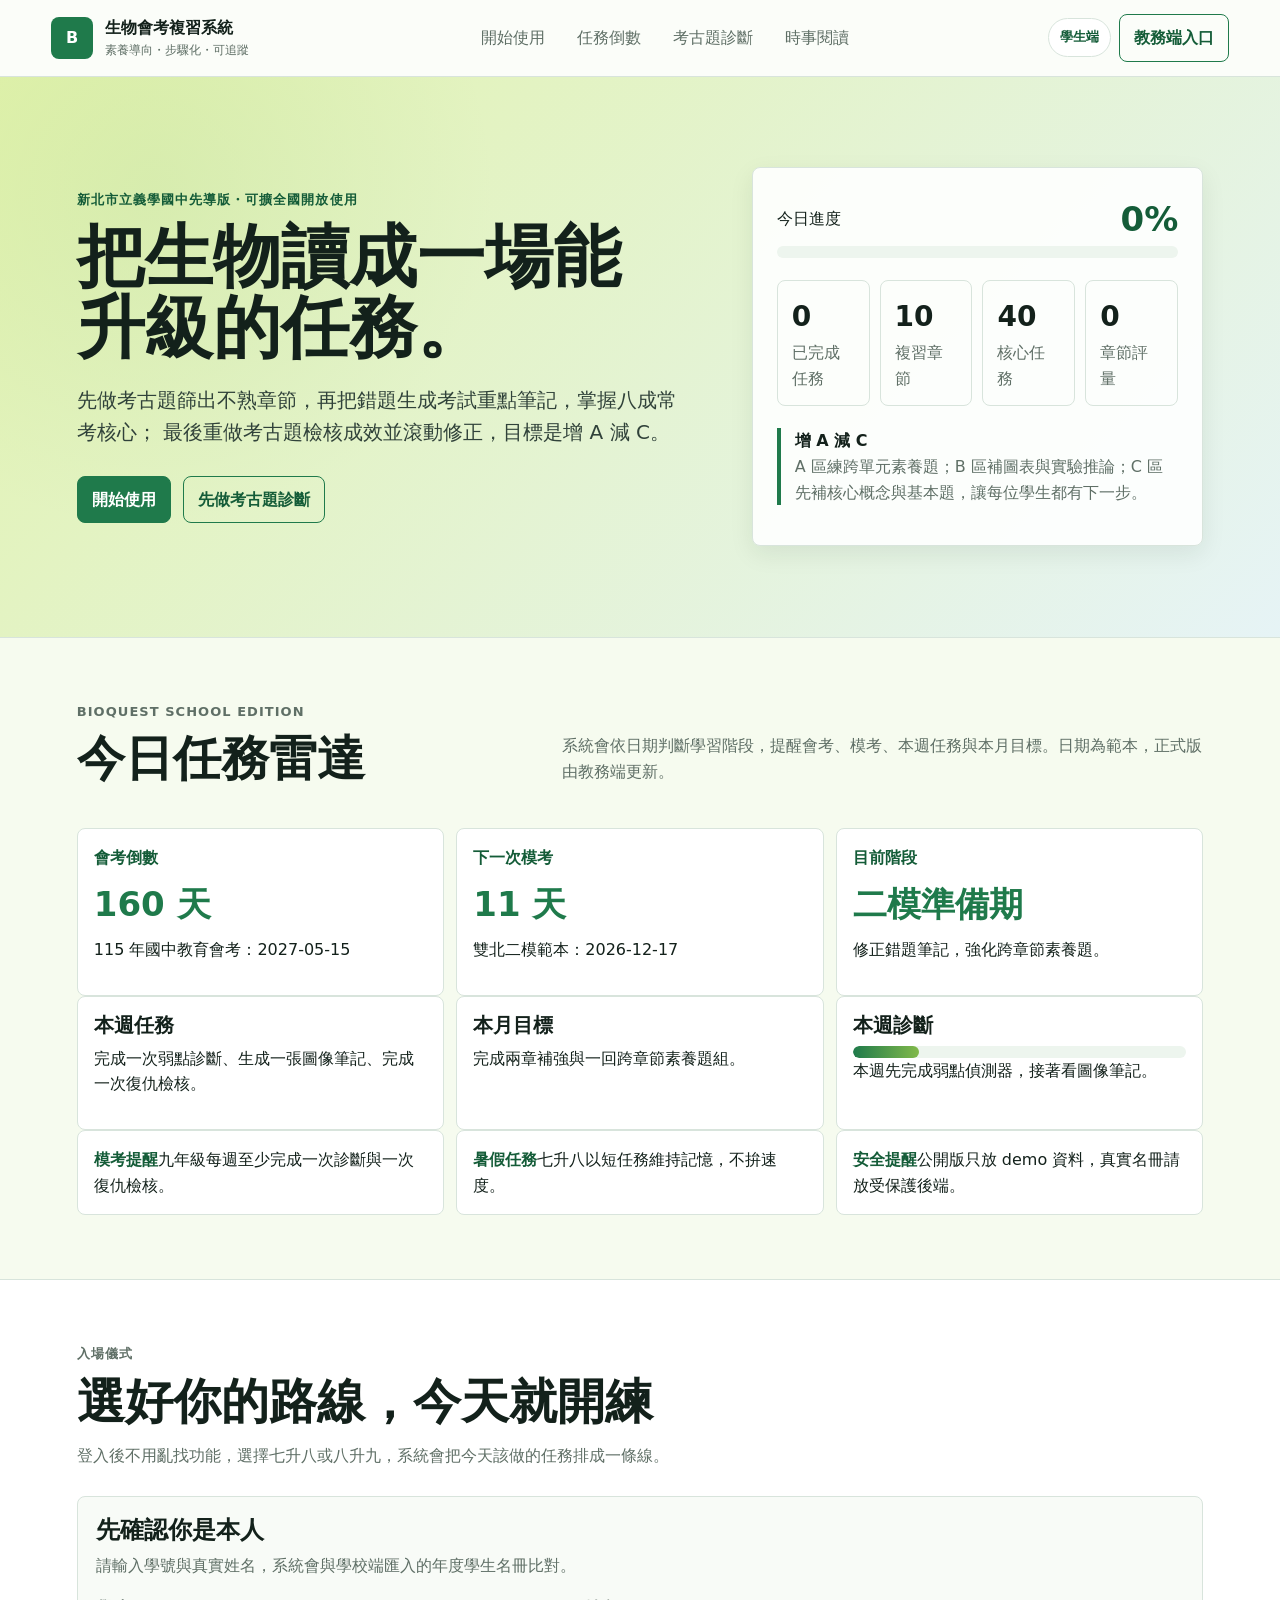
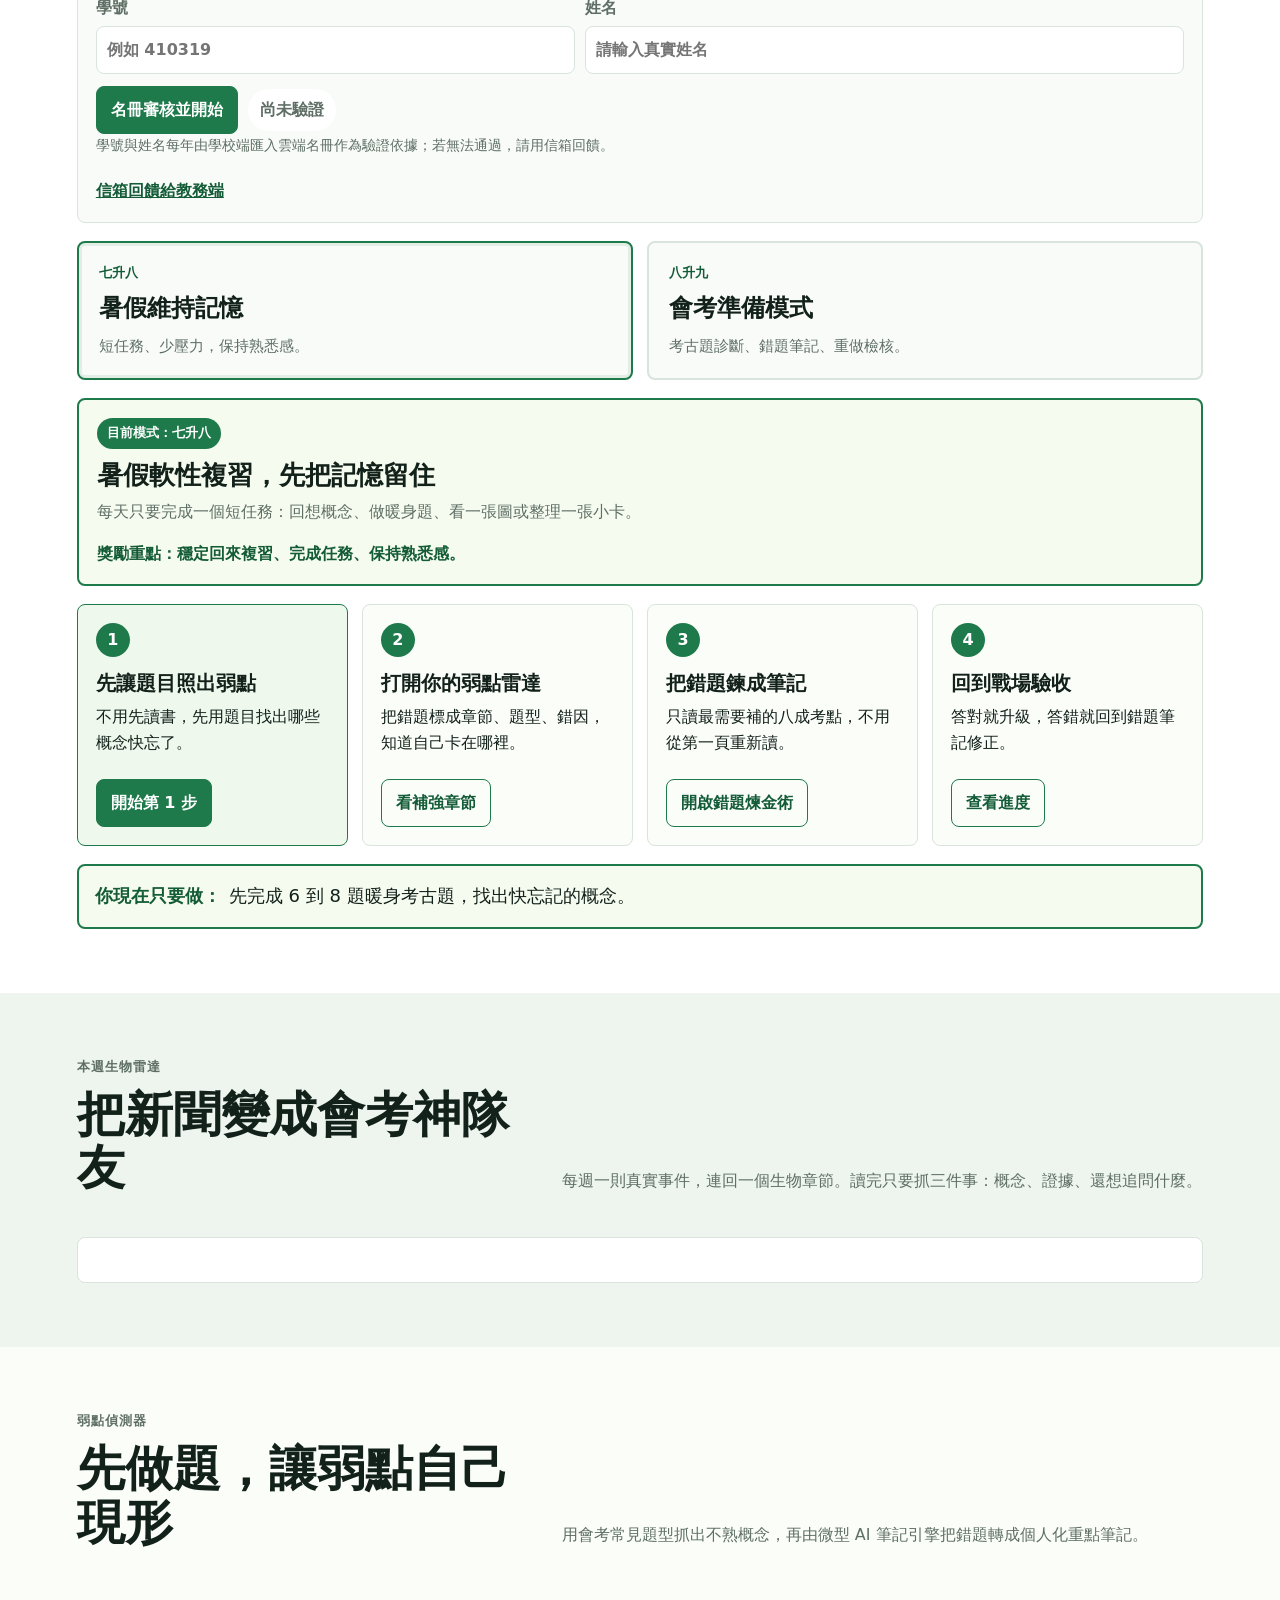
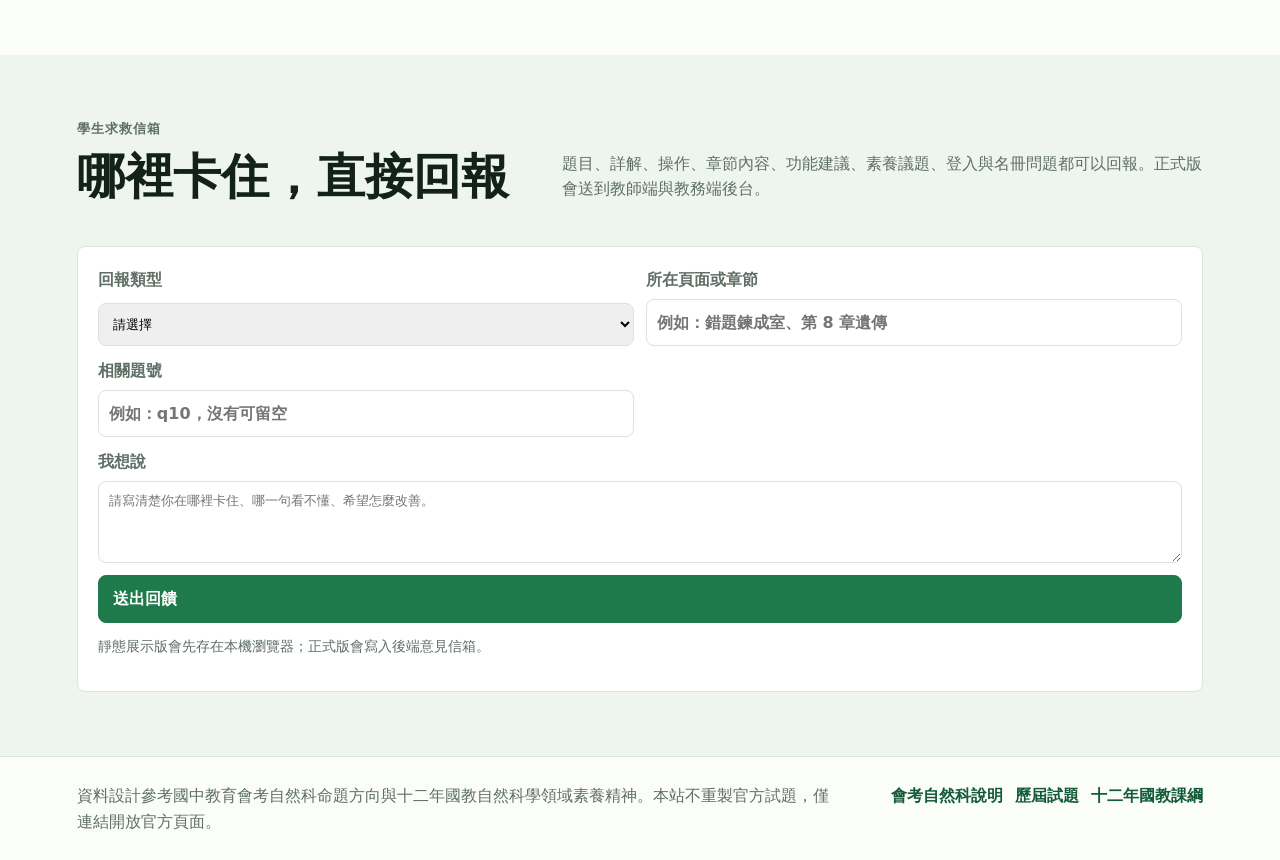
==== commit bdbf6c37: "Replace print button with admin entry on homepage" ====
--- a/index.html
+++ b/index.html
@@ -32,7 +32,7 @@
       </nav>
       <div class="access-tools">
         <span id="accessStatus">學生端</span>
-        <button class="ghost-button" id="printPlan" type="button">列印複習單</button>
+        <a class="ghost-button" href="admin-dashboard.html" aria-label="前往教務端後台">教務端入口</a>
       </div>
     </header>
 
@@ -51,35 +51,15 @@
           </div>
         </div>
         <div class="dashboard-panel" aria-label="今日複習概況">
-          <div class="panel-head">
-            <span>今日進度</span>
-            <strong id="progressLabel">0%</strong>
+          <div class="panel-head"><span>今日進度</span><strong id="progressLabel">0%</strong></div>
+          <div class="progress-track" aria-hidden="true"><span id="progressBar"></span></div>
+          <div class="stats-grid">
+            <div><strong id="doneCount">0</strong><span>已完成任務</span></div>
+            <div><strong>10</strong><span>複習章節</span></div>
+            <div><strong>40</strong><span>核心任務</span></div>
+            <div><strong id="checkCount">0</strong><span>章節評量</span></div>
           </div>
-          <div class="progress-track" aria-hidden="true">
-            <span id="progressBar"></span>
-          </div>
-          <div class="stats-grid">
-            <div>
-              <strong id="doneCount">0</strong>
-              <span>已完成任務</span>
-            </div>
-            <div>
-              <strong>10</strong>
-              <span>複習章節</span>
-            </div>
-            <div>
-              <strong>40</strong>
-              <span>核心任務</span>
-            </div>
-            <div>
-              <strong id="checkCount">0</strong>
-              <span>章節評量</span>
-            </div>
-          </div>
-          <div class="exam-note">
-            <strong>增 A 減 C</strong>
-            <p>A 區練跨單元素養題；B 區補圖表與實驗推論；C 區先補核心概念與基本題，讓每位學生都有下一步。</p>
-          </div>
+          <div class="exam-note"><strong>增 A 減 C</strong><p>A 區練跨單元素養題；B 區補圖表與實驗推論；C 區先補核心概念與基本題，讓每位學生都有下一步。</p></div>
         </div>
       </section>
 
@@ -90,205 +70,119 @@
           <p>系統會依日期判斷學習階段，提醒會考、模考、本週任務與本月目標。日期為範本，正式版由教務端更新。</p>
         </div>
         <div class="countdown-grid">
-          <article class="count-card">
-            <span>會考倒數</span>
-            <strong id="capCountdown">--</strong>
-            <p id="capDateLabel">等待資料</p>
-          </article>
-          <article class="count-card">
-            <span>下一次模考</span>
-            <strong id="mockCountdown">--</strong>
-            <p id="mockDateLabel">等待資料</p>
-          </article>
-          <article class="count-card">
-            <span>目前階段</span>
-            <strong id="learningPhase">--</strong>
-            <p id="phaseHelp">系統自動判斷</p>
-          </article>
+          <article class="count-card"><span>會考倒數</span><strong id="capCountdown">--</strong><p id="capDateLabel">等待資料</p></article>
+          <article class="count-card"><span>下一次模考</span><strong id="mockCountdown">--</strong><p id="mockDateLabel">等待資料</p></article>
+          <article class="count-card"><span>目前階段</span><strong id="learningPhase">--</strong><p id="phaseHelp">系統自動判斷</p></article>
         </div>
         <div class="mission-grid">
-          <article>
-            <h3>本週任務</h3>
-            <p id="weeklyMission">完成一次弱點診斷、生成一張圖像筆記、完成一次復仇檢核。</p>
-          </article>
-          <article>
-            <h3>本月目標</h3>
-            <p id="monthlyGoal">完成兩章補強與一回跨章節素養題組。</p>
-          </article>
-          <article>
-            <h3>本週診斷</h3>
-            <div class="progress-track"><span id="weeklyDiagnosticBar"></span></div>
-            <p id="weeklyDiagnosticLabel">先完成弱點偵測器。</p>
-          </article>
+          <article><h3>本週任務</h3><p id="weeklyMission">完成一次弱點診斷、生成一張圖像筆記、完成一次復仇檢核。</p></article>
+          <article><h3>本月目標</h3><p id="monthlyGoal">完成兩章補強與一回跨章節素養題組。</p></article>
+          <article><h3>本週診斷</h3><div class="progress-track"><span id="weeklyDiagnosticBar"></span></div><p id="weeklyDiagnosticLabel">先完成弱點偵測器。</p></article>
         </div>
         <div class="announcement-strip" id="announcementStrip" aria-live="polite"></div>
       </section>
 
       <section class="section student-start" id="start" aria-labelledby="start-title">
-        <div class="section-head">
-          <p class="eyebrow">入場儀式</p>
-          <h2 id="start-title">選好你的路線，今天就開練</h2>
-          <p>登入後不用亂找功能，選擇七升八或八升九，系統會把今天該做的任務排成一條線。</p>
-        </div>
+        <div class="section-head"><p class="eyebrow">入場儀式</p><h2 id="start-title">選好你的路線，今天就開練</h2><p>登入後不用亂找功能，選擇七升八或八升九，系統會把今天該做的任務排成一條線。</p></div>
         <div class="student-login" aria-label="學生身分驗證">
-          <div>
-            <h3>先確認你是本人</h3>
-            <p>請輸入學號與真實姓名，系統會與學校端匯入的年度學生名冊比對。</p>
-          </div>
-          <div class="login-fields">
-            <label>學號
-              <input id="loginStudentId" type="text" inputmode="numeric" placeholder="例如 410319">
-            </label>
-            <label>姓名
-              <input id="loginName" type="text" placeholder="請輸入真實姓名">
-            </label>
-          </div>
-          <div class="login-actions">
-            <button class="primary-button" id="verifyStudent" type="button">名冊審核並開始</button>
-            <span id="studentVerifyStatus">尚未驗證</span>
-          </div>
+          <div><h3>先確認你是本人</h3><p>請輸入學號與真實姓名，系統會與學校端匯入的年度學生名冊比對。</p></div>
+          <div class="login-fields"><label>學號<input id="loginStudentId" type="text" inputmode="numeric" placeholder="例如 410319"></label><label>姓名<input id="loginName" type="text" placeholder="請輸入真實姓名"></label></div>
+          <div class="login-actions"><button class="primary-button" id="verifyStudent" type="button">名冊審核並開始</button><span id="studentVerifyStatus">尚未驗證</span></div>
           <p class="microcopy">學號與姓名每年由學校端匯入雲端名冊作為驗證依據；若無法通過，請用信箱回饋。</p>
           <a class="feedback-link" href="mailto:?subject=生物複習網站學號姓名驗證問題">信箱回饋給教務端</a>
         </div>
         <div class="identity-grid" aria-label="身份選擇">
-          <button class="identity-card active" data-track="summer" type="button">
-            <span>七升八</span>
-            <strong>暑假維持記憶</strong>
-            <small>短任務、少壓力，保持熟悉感。</small>
-          </button>
-          <button class="identity-card" data-track="exam" type="button">
-            <span>八升九</span>
-            <strong>會考準備模式</strong>
-            <small>考古題診斷、錯題筆記、重做檢核。</small>
-          </button>
+          <button class="identity-card active" data-track="summer" type="button"><span>七升八</span><strong>暑假維持記憶</strong><small>短任務、少壓力，保持熟悉感。</small></button>
+          <button class="identity-card" data-track="exam" type="button"><span>八升九</span><strong>會考準備模式</strong><small>考古題診斷、錯題筆記、重做檢核。</small></button>
         </div>
-        <div class="audience-panel" aria-live="polite">
-          <span id="trackLabel">目前模式：七升八</span>
-          <h3 id="trackTitle">暑假軟性複習，先把記憶留住</h3>
-          <p id="trackGoal">每天只要完成一個短任務：回想概念、做暖身題、看一張圖或整理一張小卡。</p>
-          <strong id="trackReward">獎勵重點：穩定回來複習、完成任務、保持熟悉感。</strong>
+        <div class="audience-panel" aria-live="polite"><span id="trackLabel">目前模式：七升八</span><h3 id="trackTitle">暑假軟性複習，先把記憶留住</h3><p id="trackGoal">每天只要完成一個短任務：回想概念、做暖身題、看一張圖或整理一張小卡。</p><strong id="trackReward">獎勵重點：穩定回來複習、完成任務、保持熟悉感。</strong></div>
+        <div class="linear-flow" aria-label="線型任務步驟">
+          <article class="flow-step active"><span>1</span><h3 id="flowStep1">先讓題目照出弱點</h3><p id="flowText1">不用先讀書，先用題目找出哪些概念快忘了。</p><a class="primary-button" href="#quiz">開始第 1 步</a></article>
+          <article class="flow-step"><span>2</span><h3 id="flowStep2">打開你的弱點雷達</h3><p id="flowText2">把錯題標成章節、題型、錯因，知道自己卡在哪裡。</p><a class="secondary-button" href="#modules">看補強章節</a></article>
+          <article class="flow-step"><span>3</span><h3 id="flowStep3">把錯題鍊成筆記</h3><p id="flowText3">只讀最需要補的八成考點，不用從第一頁重新讀。</p><a class="secondary-button" href="#past">開啟錯題煉金術</a></article>
+          <article class="flow-step"><span>4</span><h3 id="flowStep4">回到戰場驗收</h3><p id="flowText4">答對就升級，答錯就回到錯題筆記修正。</p><a class="secondary-button" href="#game">查看進度</a></article>
         </div>
-        <div class="linear-flow" aria-label="線型任務步驟">
-          <article class="flow-step active">
-            <span>1</span>
-            <h3 id="flowStep1">先讓題目照出弱點</h3>
-            <p id="flowText1">不用先讀書，先用題目找出哪些概念快忘了。</p>
-            <a class="primary-button" href="#quiz">開始第 1 步</a>
-          </article>
-          <article class="flow-step">
-            <span>2</span>
-            <h3 id="flowStep2">打開你的弱點雷達</h3>
-            <p id="flowText2">把錯題標成章節、題型、錯因，知道自己卡在哪裡。</p>
-            <a class="secondary-button" href="#modules">看補強章節</a>
-          </article>
-          <article class="flow-step">
-            <span>3</span>
-            <h3 id="flowStep3">把錯題鍊成筆記</h3>
-            <p id="flowText3">只讀最需要補的八成考點，不用從第一頁重新讀。</p>
-            <a class="secondary-button" href="#past">開啟錯題煉金術</a>
-          </article>
-          <article class="flow-step">
-            <span>4</span>
-            <h3 id="flowStep4">回到戰場驗收</h3>
-            <p id="flowText4">答對就升級，答錯就回到錯題筆記修正。</p>
-            <a class="secondary-button" href="#game">查看進度</a>
-          </article>
-        </div>
-        <div class="student-next">
-          <strong>你現在只要做：</strong>
-          <span id="singleNextTask">先完成 6 到 8 題暖身考古題，找出快忘記的概念。</span>
-        </div>
+        <div class="student-next"><strong>你現在只要做：</strong><span id="singleNextTask">先完成 6 到 8 題暖身考古題，找出快忘記的概念。</span></div>
       </section>
 
       <section class="section band" id="weekly-reading" aria-labelledby="weekly-title">
-        <div class="section-head compact">
-          <p class="eyebrow">本週生物雷達</p>
-          <h2 id="weekly-title">把新聞變成會考神隊友</h2>
-          <p>每週一則真實事件，連回一個生物章節。讀完只要抓三件事：概念、證據、還想追問什麼。</p>
-        </div>
+        <div class="section-head compact"><p class="eyebrow">本週生物雷達</p><h2 id="weekly-title">把新聞變成會考神隊友</h2><p>每週一則真實事件，連回一個生物章節。讀完只要抓三件事：概念、證據、還想追問什麼。</p></div>
         <article class="weekly-card" id="weeklyCard" aria-live="polite"></article>
       </section>
 
       <section class="section" id="quiz" aria-labelledby="quiz-title">
-        <div class="section-head compact">
-          <p class="eyebrow">弱點偵測器</p>
-          <h2 id="quiz-title">先做題，讓弱點自己現形</h2>
-          <p>用會考常見題型抓出不熟概念，再由微型 AI 筆記引擎把錯題轉成個人化重點筆記。</p>
-        </div>
+        <div class="section-head compact"><p class="eyebrow">弱點偵測器</p><h2 id="quiz-title">先做題，讓弱點自己現形</h2><p>用會考常見題型抓出不熟概念，再由微型 AI 筆記引擎把錯題轉成個人化重點筆記。</p></div>
         <form class="quiz" id="quizForm"></form>
         <div class="quiz-result" id="quizResult" hidden></div>
       </section>
 
       <section class="section band flow-output" id="generated-notes" aria-labelledby="notes-title" hidden>
-        <div class="section-head compact">
-          <p class="eyebrow">錯題鍊成室</p>
-          <h2 id="notes-title">把剛剛的失誤，變成你的專屬攻略</h2>
-          <p>先看懂系統幫你整理的心智圖、圖像記憶與常考重點，再進入復仇檢核。</p>
-        </div>
+        <div class="section-head compact"><p class="eyebrow">錯題鍊成室</p><h2 id="notes-title">把剛剛的失誤，變成你的專屬攻略</h2><p>先看懂系統幫你整理的心智圖、圖像記憶與常考重點，再進入復仇檢核。</p></div>
         <div id="notesContent"></div>
-        <div class="flow-actions">
-          <button class="primary-button" id="confirmNotes" type="button">筆記吸收完畢，進入復仇檢核</button>
-        </div>
+        <div class="flow-actions"><button class="primary-button" id="confirmNotes" type="button">筆記吸收完畢，進入復仇檢核</button></div>
       </section>
 
       <section class="section flow-output" id="recheck" aria-labelledby="recheck-title" hidden>
-        <div class="section-head compact">
-          <p class="eyebrow">逆襲檢核場</p>
-          <h2 id="recheck-title">剛剛不會的，現在再打一次</h2>
-          <p>針對剛剛不熟的概念再做一次同類題。答完後系統會給回饋，決定是否回到筆記補強。</p>
-        </div>
+        <div class="section-head compact"><p class="eyebrow">逆襲檢核場</p><h2 id="recheck-title">剛剛不會的，現在再打一次</h2><p>針對剛剛不熟的概念再做一次同類題。答完後系統會給回饋，決定是否回到筆記補強。</p></div>
         <form class="quiz" id="recheckForm"></form>
         <div class="quiz-result" id="recheckResult" hidden></div>
       </section>
 
       <section class="section band" id="student-feedback" aria-labelledby="student-feedback-title">
-        <div class="section-head compact">
-          <p class="eyebrow">學生求救信箱</p>
-          <h2 id="student-feedback-title">哪裡卡住，直接回報</h2>
-          <p>題目、詳解、操作、章節內容、功能建議、素養議題、登入與名冊問題都可以回報。正式版會送到教師端與教務端後台。</p>
-        </div>
+        <div class="section-head compact"><p class="eyebrow">學生求救信箱</p><h2 id="student-feedback-title">哪裡卡住，直接回報</h2><p>題目、詳解、操作、章節內容、功能建議、素養議題、登入與名冊問題都可以回報。正式版會送到教師端與教務端後台。</p></div>
         <form class="feedback-form" id="studentFeedbackForm">
-          <label>回報類型
-            <select name="feedback_type" required>
-              <option value="">請選擇</option>
-              <option>題目看不懂</option>
-              <option>詳解看不懂</option>
-              <option>網站操作卡住</option>
-              <option>章節內容有錯</option>
-              <option>想增加某個功能</option>
-              <option>素養議題想討論</option>
-              <option>無法登入</option>
-              <option>名冊資料錯誤</option>
-            </select>
-          </label>
-          <label>所在頁面或章節
-            <input name="page_context" placeholder="例如：錯題鍊成室、第 8 章遺傳">
-          </label>
-          <label>相關題號
-            <input name="related_question_id" placeholder="例如：q10，沒有可留空">
-          </label>
-          <label>我想說
-            <textarea name="message" rows="4" required placeholder="請寫清楚你在哪裡卡住、哪一句看不懂、希望怎麼改善。"></textarea>
-          </label>
+          <label>回報類型<select name="feedback_type" required><option value="">請選擇</option><option>題目看不懂</option><option>詳解看不懂</option><option>網站操作卡住</option><option>章節內容有錯</option><option>想增加某個功能</option><option>素養議題想討論</option><option>無法登入</option><option>名冊資料錯誤</option></select></label>
+          <label>所在頁面或章節<input name="page_context" placeholder="例如：錯題鍊成室、第 8 章遺傳"></label>
+          <label>相關題號<input name="related_question_id" placeholder="例如：q10，沒有可留空"></label>
+          <label>我想說<textarea name="message" rows="4" required placeholder="請寫清楚你在哪裡卡住、哪一句看不懂、希望怎麼改善。"></textarea></label>
           <button class="primary-button" type="submit">送出回饋</button>
           <p class="microcopy" id="studentFeedbackStatus">靜態展示版會先存在本機瀏覽器；正式版會寫入後端意見信箱。</p>
         </form>
       </section>
 
       <section class="section supporting-info" id="copyright" aria-labelledby="copyright-title">
-        <div class="section-head">
-          <p class="eyebrow">安心使用規則</p>
-          <h2 id="copyright-title">開放資源與版權說清楚</h2>
-          <p>本網站原型中的教學架構、章節任務、回饋語與示範資料為自製內容，可供校內教學調整使用。外部資料採連結引用，不重製題本、圖片或受著作權保護內容。</p>
-        </div>
+        <div class="section-head"><p class="eyebrow">安心使用規則</p><h2 id="copyright-title">開放資源與版權說清楚</h2><p>本網站原型中的教學架構、章節任務、回饋語與示範資料為自製內容，可供校內教學調整使用。外部資料採連結引用，不重製題本、圖片或受著作權保護內容。</p></div>
         <div class="copyright-grid"><article><h3>開放式資源原則</h3><p>優先使用政府或官方公開頁面、開放授權素材、自製文字、自製圖表與學生自行產出的學習紀錄。</p></article><article><h3>考古題使用方式</h3><p>僅提供官方歷屆試題頁面連結，課堂使用時請依官方授權與學校合理使用規範處理，不在網站內上傳或重製完整題本。</p></article><article><h3>學生資料保護</h3><p>目前後台為示範資料。正式部署時應使用校內帳號、最小化蒐集資料，並讓學生與家長知道積分與分析用途。</p></article></div>
       </section>
-      <section data-compat-hidden aria-hidden="true"><button id="staffToggle" type="button"></button><section id="staff-login"><input id="staffCode"><button id="unlockStaff" type="button"></button><button id="lockStaff" type="button"></button><p id="gateMessage"></p></section><section id="teacher"></section><select id="teacherGrade"><option value="8">8</option></select><select id="scopeSelect"><option value="yixue">義學</option></select><select id="roleSelect"><option value="mentor">導師</option></select><select id="classSelect"><option value="801">801</option></select><div id="aCount"></div><div id="cCount"></div><div id="avgProgress"></div><div id="weakChapter"></div><div id="heatmap"></div><div id="supportList"></div><div id="roleTitle"></div><div id="roleSummary"></div><div id="classBars"></div><div id="studentWatch"></div></section>
+      <section data-compat-hidden aria-hidden="true">
+        <button id="staffToggle" type="button"></button>
+        <button id="printPlan" type="button"></button>
+        <section id="staff-login"><input id="staffCode"><button id="unlockStaff" type="button"></button><button id="lockStaff" type="button"></button><p id="gateMessage"></p></section>
+        <section id="teacher"></section>
+        <select id="teacherGrade"><option value="8">8</option></select>
+        <select id="scopeSelect"><option value="yixue">義學</option></select>
+        <select id="roleSelect"><option value="mentor">導師</option></select>
+        <select id="classSelect"><option value="801">801</option></select>
+        <div id="aCount"></div><div id="cCount"></div><div id="avgProgress"></div><div id="weakChapter"></div><div id="heatmap"></div><div id="supportList"></div><div id="roleTitle"></div><div id="roleSummary"></div><div id="classBars"></div><div id="studentWatch"></div>
+      </section>
     </main>
 
-    <footer class="footer"><p>資料設計參考國中教育會考自然科命題方向與十二年國教自然科學領域素養精神。本站不重製官方試題，僅連結開放官方頁面。</p><div><a href="https://cap.rcpet.edu.tw/test4-6.html">會考自然科說明</a><a href="https://cap.rcpet.edu.tw/examination.html">歷屆試題</a><a href="https://www.naer.edu.tw/PageSyllabus?fid=52">十二年國教課綱</a></div></footer>
+    <footer class="footer">
+      <p>資料設計參考國中教育會考自然科命題方向與十二年國教自然科學領域素養精神。本站不重製官方試題，僅連結開放官方頁面。</p>
+      <div><a href="https://cap.rcpet.edu.tw/test4-6.html">會考自然科說明</a><a href="https://cap.rcpet.edu.tw/examination.html">歷屆試題</a><a href="https://www.naer.edu.tw/PageSyllabus?fid=52">十二年國教課綱</a></div>
+    </footer>
 
     <script src="app.js"></script>
-    <script>(()=>{const c={capExam:{title:"115 年國中教育會考",examDate:"2027-05-15"},mockExams:[{title:"雙北一模範本",examDate:"2026-09-10"},{title:"雙北二模範本",examDate:"2026-12-17"},{title:"雙北三模範本",examDate:"2027-03-11"}],phases:[["暑假基礎期","2026-07-01","2026-08-31","七升八保溫，八升九建立會考讀書迴圈。"],["一模準備期","2026-09-01","2026-10-15","先補高頻核心，再練圖表與實驗題。"],["二模準備期","2026-11-01","2026-12-31","修正錯題筆記，強化跨章節素養題。"],["寒假衝刺期","2027-01-01","2027-02-15","整理弱章節，完成復仇檢核。"],["總複習期","2027-02-16","2027-04-15","整合十章與考古題策略。"],["最後衝刺期","2027-04-16","2027-05-15","穩住基本題，精準補最後弱點。"]],announcements:[["模考提醒","九年級每週至少完成一次診斷與一次復仇檢核。"],["暑假任務","七升八以短任務維持記憶，不拚速度。"],["安全提醒","公開版只放 demo 資料，真實名冊請放受保護後端。"]]};const $=id=>document.getElementById(id);const d=t=>Math.max(0,Math.ceil((new Date(`${t}T00:00:00+08:00`)-new Date())/86400000));const n=new Date();const p=c.phases.find(([,s,e])=>n>=new Date(`${s}T00:00:00+08:00`)&&n<=new Date(`${e}T23:59:59+08:00`))||["平日保溫期","","","維持每週一次診斷與一次復仇檢核。"];const m=c.mockExams.find(x=>new Date(`${x.examDate}T00:00:00+08:00`)>=n)||c.mockExams[0];if($("capCountdown"))$("capCountdown").textContent=`${d(c.capExam.examDate)} 天`;if($("capDateLabel"))$("capDateLabel").textContent=`${c.capExam.title}：${c.capExam.examDate}`;if($("mockCountdown"))$("mockCountdown").textContent=`${d(m.examDate)} 天`;if($("mockDateLabel"))$("mockDateLabel").textContent=`${m.title}：${m.examDate}`;if($("learningPhase"))$("learningPhase").textContent=p[0];if($("phaseHelp"))$("phaseHelp").textContent=p[3];if($("weeklyMission"))$("weeklyMission").textContent="完成一次弱點診斷、生成一張圖像筆記、完成一次復仇檢核。";if($("monthlyGoal"))$("monthlyGoal").textContent="完成兩章補強與一回跨章節素養題組。";if($("weeklyDiagnosticBar"))$("weeklyDiagnosticBar").style.width="20%";if($("weeklyDiagnosticLabel"))$("weeklyDiagnosticLabel").textContent="本週先完成弱點偵測器，接著看圖像筆記。";if($("announcementStrip"))$("announcementStrip").innerHTML=c.announcements.map(([a,b])=>`<article><strong>${a}</strong><span>${b}</span></article>`).join("");})();</script>
+    <script>
+      (() => {
+        const calendar = { capExam: { title: "115 年國中教育會考", examDate: "2027-05-15" }, mockExams: [{ title: "雙北一模範本", examDate: "2026-09-10" }, { title: "雙北二模範本", examDate: "2026-12-17" }, { title: "雙北三模範本", examDate: "2027-03-11" }], phases: [["暑假基礎期", "2026-07-01", "2026-08-31", "七升八保溫，八升九建立會考讀書迴圈。"], ["一模準備期", "2026-09-01", "2026-10-15", "先補高頻核心，再練圖表與實驗題。"], ["二模準備期", "2026-11-01", "2026-12-31", "修正錯題筆記，強化跨章節素養題。"], ["寒假衝刺期", "2027-01-01", "2027-02-15", "整理弱章節，完成復仇檢核。"], ["總複習期", "2027-02-16", "2027-04-15", "整合十章與考古題策略。"], ["最後衝刺期", "2027-04-16", "2027-05-15", "穩住基本題，精準補最後弱點。"]], announcements: [["模考提醒", "九年級每週至少完成一次診斷與一次復仇檢核。"], ["暑假任務", "七升八以短任務維持記憶，不拚速度。"], ["安全提醒", "公開版只放 demo 資料，真實名冊請放受保護後端。"]] };
+        const $ = (id) => document.getElementById(id);
+        const daysUntil = (dateText) => Math.max(0, Math.ceil((new Date(`${dateText}T00:00:00+08:00`) - new Date()) / 86400000));
+        const today = new Date();
+        const phase = calendar.phases.find(([, start, end]) => today >= new Date(`${start}T00:00:00+08:00`) && today <= new Date(`${end}T23:59:59+08:00`)) || ["平日保溫期", "", "", "維持每週一次診斷與一次復仇檢核。"];
+        const mock = calendar.mockExams.find((item) => new Date(`${item.examDate}T00:00:00+08:00`) >= today) || calendar.mockExams[0];
+        if ($("capCountdown")) $("capCountdown").textContent = `${daysUntil(calendar.capExam.examDate)} 天`;
+        if ($("capDateLabel")) $("capDateLabel").textContent = `${calendar.capExam.title}：${calendar.capExam.examDate}`;
+        if ($("mockCountdown")) $("mockCountdown").textContent = `${daysUntil(mock.examDate)} 天`;
+        if ($("mockDateLabel")) $("mockDateLabel").textContent = `${mock.title}：${mock.examDate}`;
+        if ($("learningPhase")) $("learningPhase").textContent = phase[0];
+        if ($("phaseHelp")) $("phaseHelp").textContent = phase[3];
+        if ($("weeklyMission")) $("weeklyMission").textContent = "完成一次弱點診斷、生成一張圖像筆記、完成一次復仇檢核。";
+        if ($("monthlyGoal")) $("monthlyGoal").textContent = "完成兩章補強與一回跨章節素養題組。";
+        if ($("weeklyDiagnosticBar")) $("weeklyDiagnosticBar").style.width = "20%";
+        if ($("weeklyDiagnosticLabel")) $("weeklyDiagnosticLabel").textContent = "本週先完成弱點偵測器，接著看圖像筆記。";
+        if ($("announcementStrip")) $("announcementStrip").innerHTML = calendar.announcements.map(([type, text]) => `<article><strong>${type}</strong><span>${text}</span></article>`).join("");
+      })();
+    </script>
   </body>
 </html>
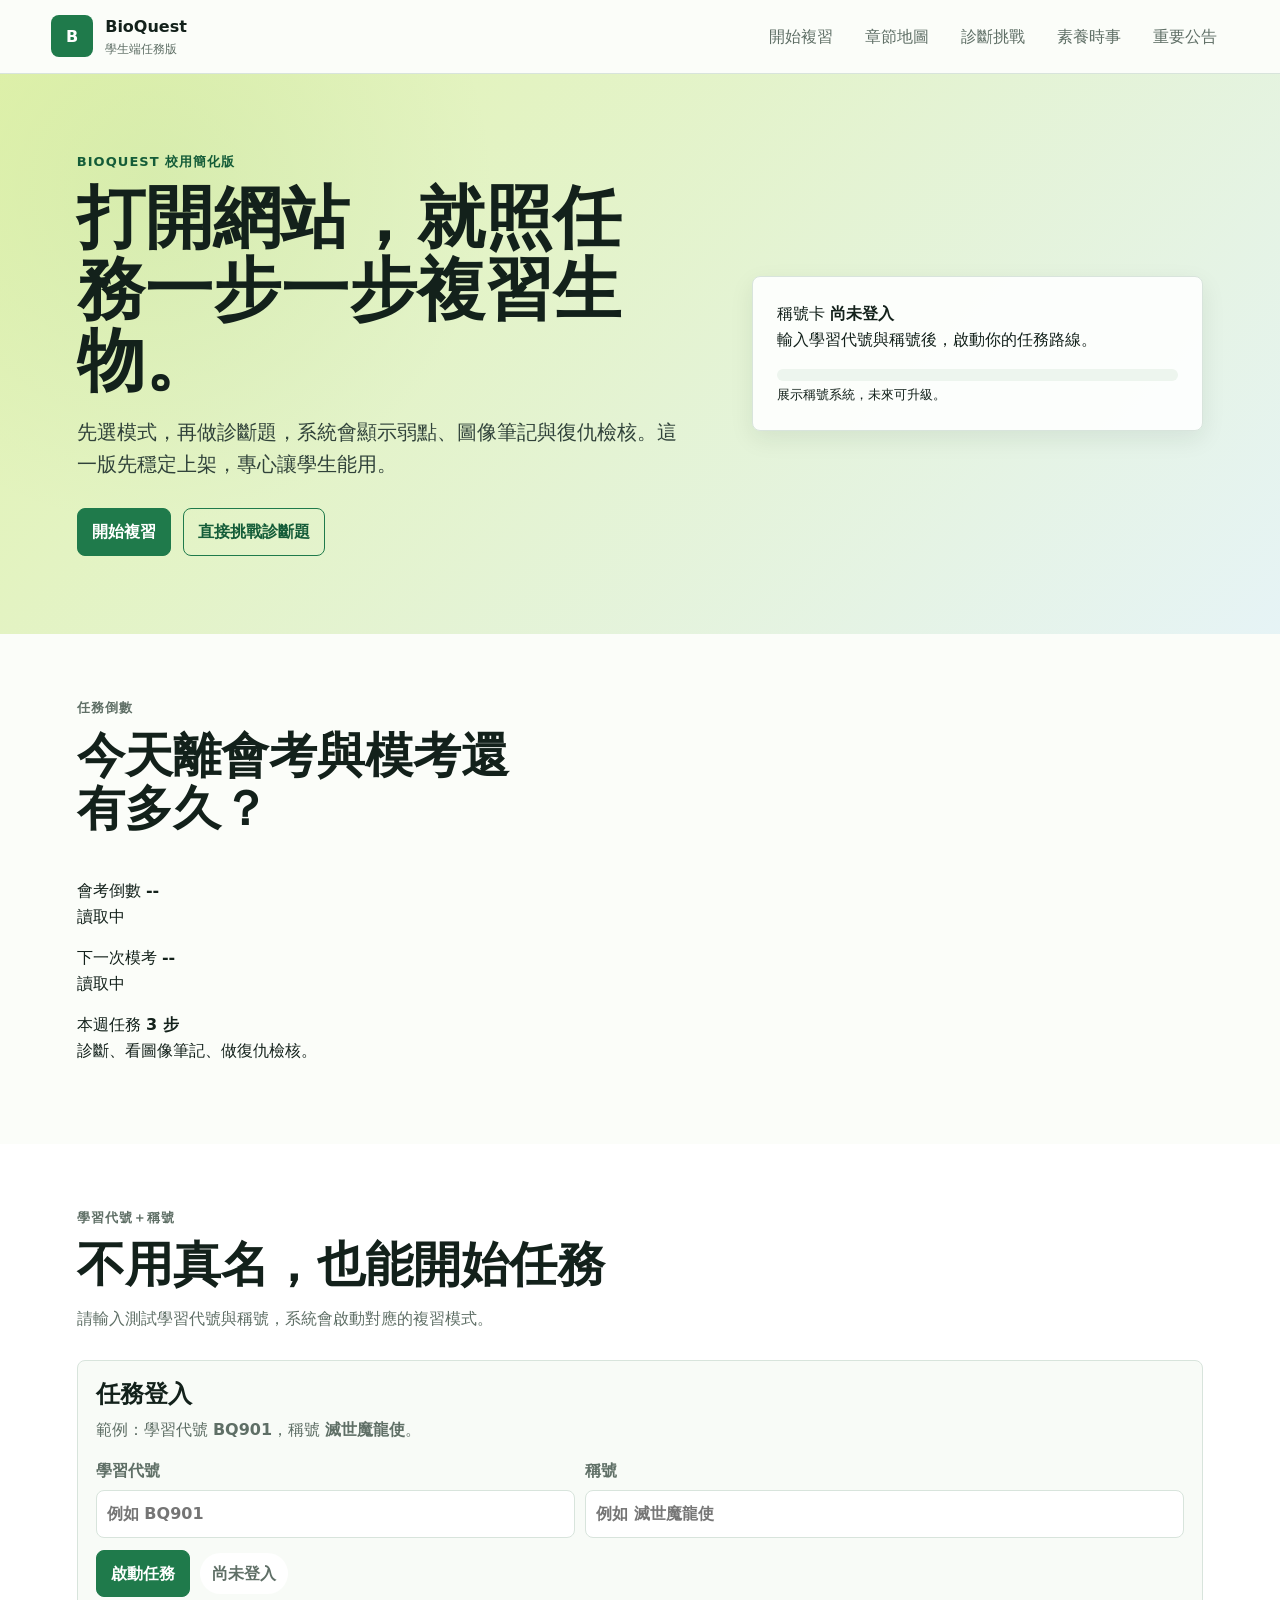
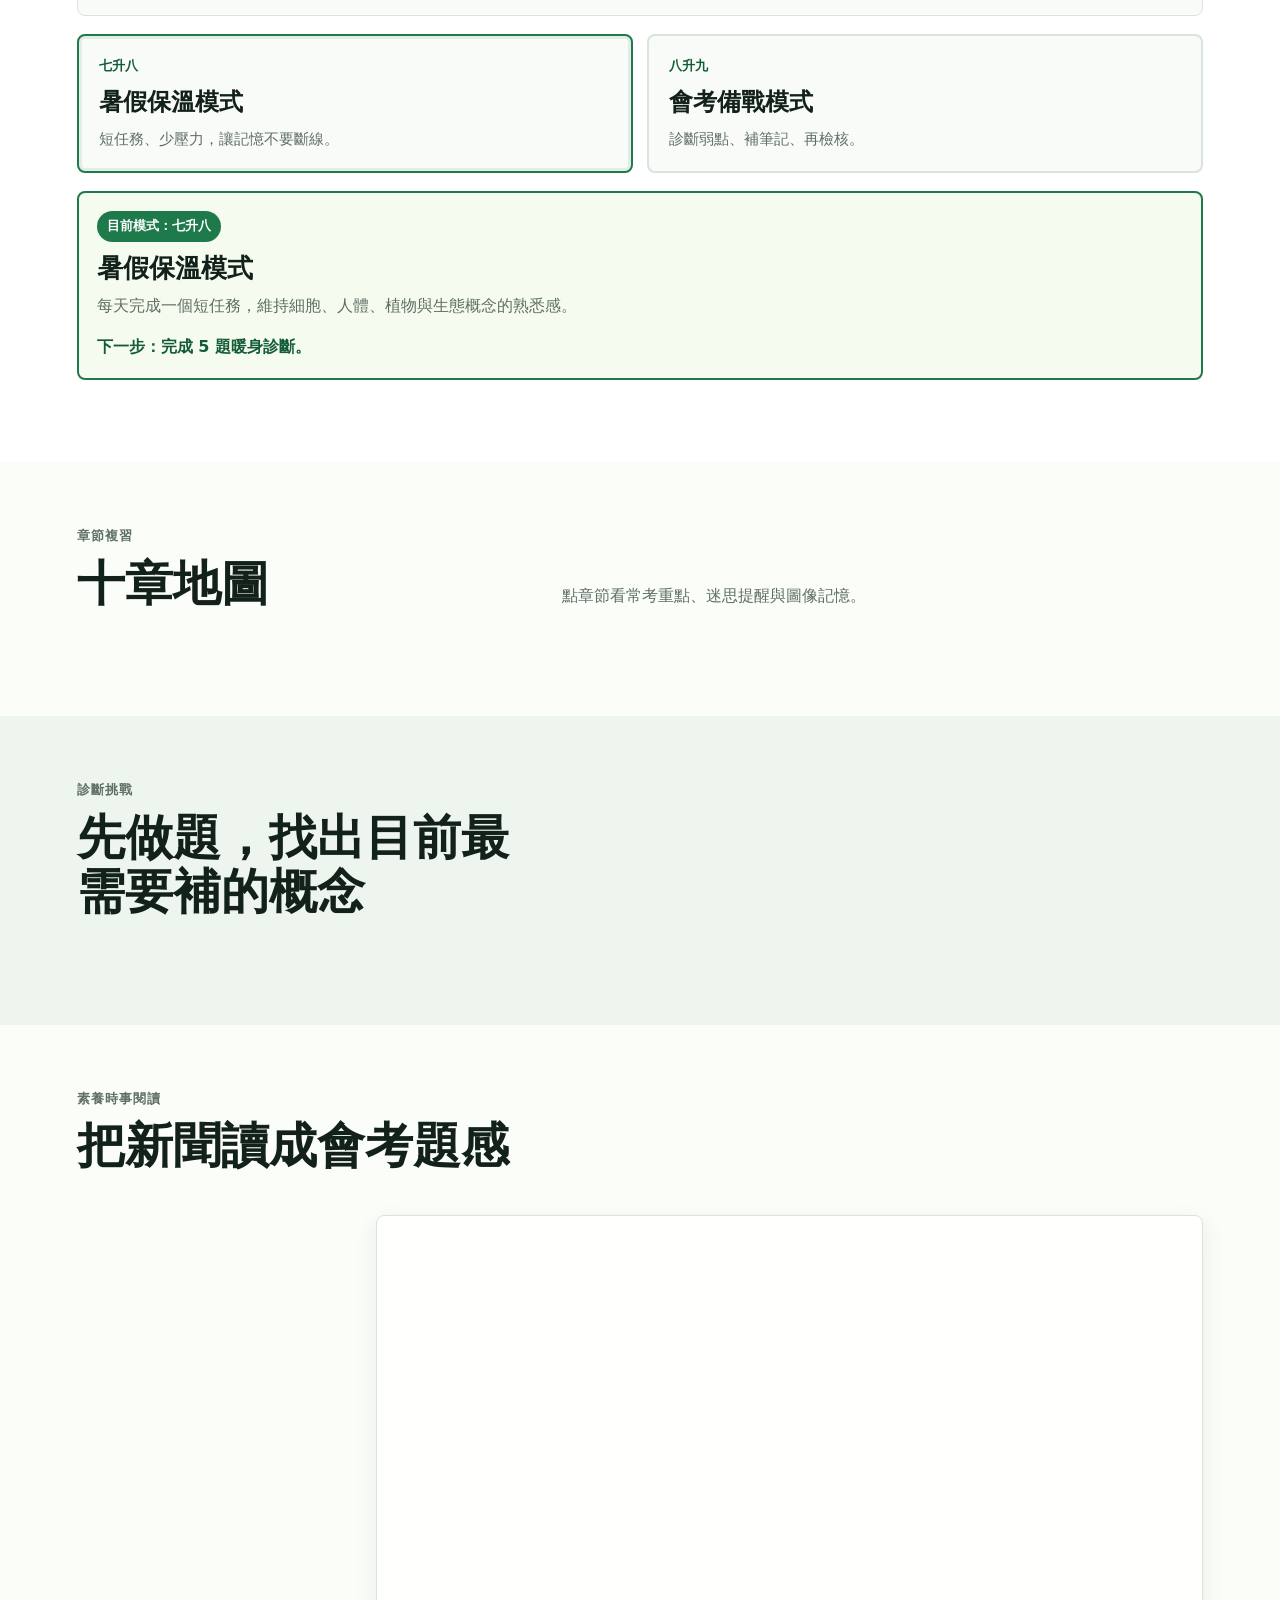
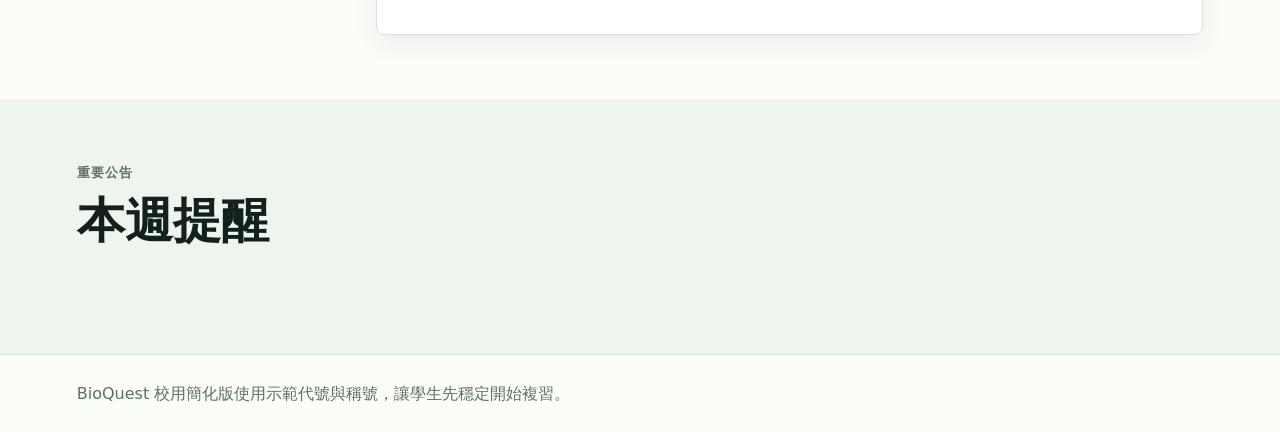
==== commit ffa1539e: "Simplify BioQuest student homepage" ====
--- a/index.html
+++ b/index.html
@@ -3,186 +3,175 @@
   <head>
     <meta charset="utf-8">
     <meta name="viewport" content="width=device-width, initial-scale=1">
-    <title>生物會考複習系統</title>
+    <title>BioQuest 校用簡化版｜學生端</title>
     <link rel="stylesheet" href="styles.css">
-    <style>
-      [data-compat-hidden] { display: none !important; }
-      .countdown-zone { background: #f6fbef; border-top: 1px solid #d8e4dc; border-bottom: 1px solid #d8e4dc; }
-      .countdown-grid, .mission-grid, .announcement-strip { display: grid; grid-template-columns: repeat(3, minmax(180px, 1fr)); gap: 12px; }
-      .count-card, .mission-grid article, .announcement-strip article { border: 1px solid #d8e4dc; border-radius: 8px; background: #fff; padding: 16px; }
-      .count-card span, .announcement-strip strong { color: #145c38; font-weight: 900; }
-      .count-card strong { display: block; color: #1f7a4b; font-size: 34px; margin: 6px 0; }
-      @media (max-width: 720px) { .countdown-grid, .mission-grid, .announcement-strip { grid-template-columns: 1fr; } }
-    </style>
   </head>
-  <body>
+  <body class="simple-student">
     <header class="topbar">
-      <a class="brand" href="#dashboard" aria-label="回到儀表板">
+      <a class="brand" href="#home" aria-label="回到首頁">
         <span class="brand-mark">B</span>
         <span>
-          <strong>生物會考複習系統</strong>
-          <small>素養導向・步驟化・可追蹤</small>
+          <strong>BioQuest</strong>
+          <small>學生端任務版</small>
         </span>
       </a>
-      <nav class="nav" aria-label="主要導覽">
-        <a data-audience="student" href="#start">開始使用</a>
-        <a data-audience="student" href="#bioquest-countdown">任務倒數</a>
-        <a data-audience="student" href="#quiz">考古題診斷</a>
-        <a data-audience="student" href="#weekly-reading">時事閱讀</a>
+      <nav class="nav" aria-label="學生端導覽">
+        <a href="#start">開始複習</a>
+        <a href="#chapters">章節地圖</a>
+        <a href="#diagnosis">診斷挑戰</a>
+        <a href="#news">素養時事</a>
+        <a href="#announcements">重要公告</a>
       </nav>
-      <div class="access-tools">
-        <span id="accessStatus">學生端</span>
-        <a class="ghost-button" href="admin-dashboard.html" aria-label="前往教務端後台">教務端入口</a>
-      </div>
     </header>
 
     <main>
-      <section class="hero" id="dashboard" aria-labelledby="hero-title">
+      <section class="hero simple-hero" id="home">
         <div class="hero-copy">
-          <p class="eyebrow">新北市立義學國中先導版・可擴全國開放使用</p>
-          <h1 id="hero-title">把生物讀成一場能升級的任務。</h1>
-          <p>
-            先做考古題篩出不熟章節，再把錯題生成考試重點筆記，掌握八成常考核心；
-            最後重做考古題檢核成效並滾動修正，目標是增 A 減 C。
-          </p>
+          <p class="eyebrow">BioQuest 校用簡化版</p>
+          <h1>打開網站，就照任務一步一步複習生物。</h1>
+          <p>先選模式，再做診斷題，系統會顯示弱點、圖像筆記與復仇檢核。這一版先穩定上架，專心讓學生能用。</p>
           <div class="hero-actions">
-            <a class="primary-button" href="#start">開始使用</a>
-            <a class="secondary-button" href="#quiz">先做考古題診斷</a>
+            <a class="primary-button" href="#start">開始複習</a>
+            <a class="secondary-button" href="#diagnosis">直接挑戰診斷題</a>
           </div>
         </div>
-        <div class="dashboard-panel" aria-label="今日複習概況">
-          <div class="panel-head"><span>今日進度</span><strong id="progressLabel">0%</strong></div>
-          <div class="progress-track" aria-hidden="true"><span id="progressBar"></span></div>
-          <div class="stats-grid">
-            <div><strong id="doneCount">0</strong><span>已完成任務</span></div>
-            <div><strong>10</strong><span>複習章節</span></div>
-            <div><strong>40</strong><span>核心任務</span></div>
-            <div><strong id="checkCount">0</strong><span>章節評量</span></div>
-          </div>
-          <div class="exam-note"><strong>增 A 減 C</strong><p>A 區練跨單元素養題；B 區補圖表與實驗推論；C 區先補核心概念與基本題，讓每位學生都有下一步。</p></div>
+        <aside class="dashboard-panel title-card" id="titleCard">
+          <span>稱號卡</span>
+          <strong id="titleNickname">尚未登入</strong>
+          <p id="titleTrack">輸入學習代號與稱號後，啟動你的任務路線。</p>
+          <div class="progress-track"><span id="titleXpBar"></span></div>
+          <small id="titleMeta">展示稱號系統，未來可升級。</small>
+        </aside>
+      </section>
+
+      <section class="section countdown-zone" id="countdown">
+        <div class="section-head compact">
+          <p class="eyebrow">任務倒數</p>
+          <h2>今天離會考與模考還有多久？</h2>
+        </div>
+        <div class="countdown-grid">
+          <article class="count-card">
+            <span>會考倒數</span>
+            <strong id="capCountdown">--</strong>
+            <p id="capDateLabel">讀取中</p>
+          </article>
+          <article class="count-card">
+            <span>下一次模考</span>
+            <strong id="mockCountdown">--</strong>
+            <p id="mockDateLabel">讀取中</p>
+          </article>
+          <article class="count-card">
+            <span>本週任務</span>
+            <strong>3 步</strong>
+            <p>診斷、看圖像筆記、做復仇檢核。</p>
+          </article>
         </div>
       </section>
 
-      <section class="section countdown-zone" id="bioquest-countdown" aria-labelledby="countdown-title">
-        <div class="section-head compact">
-          <p class="eyebrow">BioQuest School Edition</p>
-          <h2 id="countdown-title">今日任務雷達</h2>
-          <p>系統會依日期判斷學習階段，提醒會考、模考、本週任務與本月目標。日期為範本，正式版由教務端更新。</p>
+      <section class="section student-start" id="start">
+        <div class="section-head">
+          <p class="eyebrow">學習代號＋稱號</p>
+          <h2>不用真名，也能開始任務</h2>
+          <p>請輸入測試學習代號與稱號，系統會啟動對應的複習模式。</p>
         </div>
-        <div class="countdown-grid">
-          <article class="count-card"><span>會考倒數</span><strong id="capCountdown">--</strong><p id="capDateLabel">等待資料</p></article>
-          <article class="count-card"><span>下一次模考</span><strong id="mockCountdown">--</strong><p id="mockDateLabel">等待資料</p></article>
-          <article class="count-card"><span>目前階段</span><strong id="learningPhase">--</strong><p id="phaseHelp">系統自動判斷</p></article>
+        <div class="student-login">
+          <div>
+            <h3>任務登入</h3>
+            <p>範例：學習代號 <strong>BQ901</strong>，稱號 <strong>滅世魔龍使</strong>。</p>
+          </div>
+          <div class="login-fields">
+            <label>學習代號
+              <input id="loginStudentId" type="text" autocomplete="off" placeholder="例如 BQ901">
+            </label>
+            <label>稱號
+              <input id="loginNickname" type="text" autocomplete="off" placeholder="例如 滅世魔龍使">
+            </label>
+          </div>
+          <div class="login-actions">
+            <button class="primary-button" id="verifyStudent" type="button">啟動任務</button>
+            <span id="studentVerifyStatus">尚未登入</span>
+          </div>
         </div>
-        <div class="mission-grid">
-          <article><h3>本週任務</h3><p id="weeklyMission">完成一次弱點診斷、生成一張圖像筆記、完成一次復仇檢核。</p></article>
-          <article><h3>本月目標</h3><p id="monthlyGoal">完成兩章補強與一回跨章節素養題組。</p></article>
-          <article><h3>本週診斷</h3><div class="progress-track"><span id="weeklyDiagnosticBar"></span></div><p id="weeklyDiagnosticLabel">先完成弱點偵測器。</p></article>
+        <div class="identity-grid">
+          <button class="identity-card active" data-track="summer" type="button">
+            <span>七升八</span>
+            <strong>暑假保溫模式</strong>
+            <small>短任務、少壓力，讓記憶不要斷線。</small>
+          </button>
+          <button class="identity-card" data-track="exam" type="button">
+            <span>八升九</span>
+            <strong>會考備戰模式</strong>
+            <small>診斷弱點、補筆記、再檢核。</small>
+          </button>
         </div>
-        <div class="announcement-strip" id="announcementStrip" aria-live="polite"></div>
+        <div class="audience-panel">
+          <span id="trackLabel">目前模式：七升八</span>
+          <h3 id="trackTitle">暑假保溫模式</h3>
+          <p id="trackGoal">每天完成一個短任務，維持細胞、人體、植物與生態概念的熟悉感。</p>
+          <strong id="singleNextTask">下一步：完成 5 題暖身診斷。</strong>
+        </div>
       </section>
 
-      <section class="section student-start" id="start" aria-labelledby="start-title">
-        <div class="section-head"><p class="eyebrow">入場儀式</p><h2 id="start-title">選好你的路線，今天就開練</h2><p>登入後不用亂找功能，選擇七升八或八升九，系統會把今天該做的任務排成一條線。</p></div>
-        <div class="student-login" aria-label="學生身分驗證">
-          <div><h3>先確認你是本人</h3><p>請輸入學號與真實姓名，系統會與學校端匯入的年度學生名冊比對。</p></div>
-          <div class="login-fields"><label>學號<input id="loginStudentId" type="text" inputmode="numeric" placeholder="例如 410319"></label><label>姓名<input id="loginName" type="text" placeholder="請輸入真實姓名"></label></div>
-          <div class="login-actions"><button class="primary-button" id="verifyStudent" type="button">名冊審核並開始</button><span id="studentVerifyStatus">尚未驗證</span></div>
-          <p class="microcopy">學號與姓名每年由學校端匯入雲端名冊作為驗證依據；若無法通過，請用信箱回饋。</p>
-          <a class="feedback-link" href="mailto:?subject=生物複習網站學號姓名驗證問題">信箱回饋給教務端</a>
+      <section class="section" id="chapters">
+        <div class="section-head compact">
+          <p class="eyebrow">章節複習</p>
+          <h2>十章地圖</h2>
+          <p>點章節看常考重點、迷思提醒與圖像記憶。</p>
         </div>
-        <div class="identity-grid" aria-label="身份選擇">
-          <button class="identity-card active" data-track="summer" type="button"><span>七升八</span><strong>暑假維持記憶</strong><small>短任務、少壓力，保持熟悉感。</small></button>
-          <button class="identity-card" data-track="exam" type="button"><span>八升九</span><strong>會考準備模式</strong><small>考古題診斷、錯題筆記、重做檢核。</small></button>
-        </div>
-        <div class="audience-panel" aria-live="polite"><span id="trackLabel">目前模式：七升八</span><h3 id="trackTitle">暑假軟性複習，先把記憶留住</h3><p id="trackGoal">每天只要完成一個短任務：回想概念、做暖身題、看一張圖或整理一張小卡。</p><strong id="trackReward">獎勵重點：穩定回來複習、完成任務、保持熟悉感。</strong></div>
-        <div class="linear-flow" aria-label="線型任務步驟">
-          <article class="flow-step active"><span>1</span><h3 id="flowStep1">先讓題目照出弱點</h3><p id="flowText1">不用先讀書，先用題目找出哪些概念快忘了。</p><a class="primary-button" href="#quiz">開始第 1 步</a></article>
-          <article class="flow-step"><span>2</span><h3 id="flowStep2">打開你的弱點雷達</h3><p id="flowText2">把錯題標成章節、題型、錯因，知道自己卡在哪裡。</p><a class="secondary-button" href="#modules">看補強章節</a></article>
-          <article class="flow-step"><span>3</span><h3 id="flowStep3">把錯題鍊成筆記</h3><p id="flowText3">只讀最需要補的八成考點，不用從第一頁重新讀。</p><a class="secondary-button" href="#past">開啟錯題煉金術</a></article>
-          <article class="flow-step"><span>4</span><h3 id="flowStep4">回到戰場驗收</h3><p id="flowText4">答對就升級，答錯就回到錯題筆記修正。</p><a class="secondary-button" href="#game">查看進度</a></article>
-        </div>
-        <div class="student-next"><strong>你現在只要做：</strong><span id="singleNextTask">先完成 6 到 8 題暖身考古題，找出快忘記的概念。</span></div>
+        <div class="module-grid" id="chapterGrid"></div>
       </section>
 
-      <section class="section band" id="weekly-reading" aria-labelledby="weekly-title">
-        <div class="section-head compact"><p class="eyebrow">本週生物雷達</p><h2 id="weekly-title">把新聞變成會考神隊友</h2><p>每週一則真實事件，連回一個生物章節。讀完只要抓三件事：概念、證據、還想追問什麼。</p></div>
-        <article class="weekly-card" id="weeklyCard" aria-live="polite"></article>
-      </section>
-
-      <section class="section" id="quiz" aria-labelledby="quiz-title">
-        <div class="section-head compact"><p class="eyebrow">弱點偵測器</p><h2 id="quiz-title">先做題，讓弱點自己現形</h2><p>用會考常見題型抓出不熟概念，再由微型 AI 筆記引擎把錯題轉成個人化重點筆記。</p></div>
+      <section class="section band" id="diagnosis">
+        <div class="section-head compact">
+          <p class="eyebrow">診斷挑戰</p>
+          <h2>先做題，找出目前最需要補的概念</h2>
+        </div>
         <form class="quiz" id="quizForm"></form>
         <div class="quiz-result" id="quizResult" hidden></div>
       </section>
 
-      <section class="section band flow-output" id="generated-notes" aria-labelledby="notes-title" hidden>
-        <div class="section-head compact"><p class="eyebrow">錯題鍊成室</p><h2 id="notes-title">把剛剛的失誤，變成你的專屬攻略</h2><p>先看懂系統幫你整理的心智圖、圖像記憶與常考重點，再進入復仇檢核。</p></div>
+      <section class="section flow-output" id="notes" hidden>
+        <div class="section-head compact">
+          <p class="eyebrow">圖像化筆記</p>
+          <h2>把錯題變成一張好懂的記憶卡</h2>
+        </div>
         <div id="notesContent"></div>
-        <div class="flow-actions"><button class="primary-button" id="confirmNotes" type="button">筆記吸收完畢，進入復仇檢核</button></div>
+        <button class="primary-button" id="startRecheck" type="button">看完筆記，進入復仇檢核</button>
       </section>
 
-      <section class="section flow-output" id="recheck" aria-labelledby="recheck-title" hidden>
-        <div class="section-head compact"><p class="eyebrow">逆襲檢核場</p><h2 id="recheck-title">剛剛不會的，現在再打一次</h2><p>針對剛剛不熟的概念再做一次同類題。答完後系統會給回饋，決定是否回到筆記補強。</p></div>
+      <section class="section band flow-output" id="recheck" hidden>
+        <div class="section-head compact">
+          <p class="eyebrow">復仇檢核</p>
+          <h2>剛剛不熟的，現在再試一次</h2>
+        </div>
         <form class="quiz" id="recheckForm"></form>
         <div class="quiz-result" id="recheckResult" hidden></div>
       </section>
 
-      <section class="section band" id="student-feedback" aria-labelledby="student-feedback-title">
-        <div class="section-head compact"><p class="eyebrow">學生求救信箱</p><h2 id="student-feedback-title">哪裡卡住，直接回報</h2><p>題目、詳解、操作、章節內容、功能建議、素養議題、登入與名冊問題都可以回報。正式版會送到教師端與教務端後台。</p></div>
-        <form class="feedback-form" id="studentFeedbackForm">
-          <label>回報類型<select name="feedback_type" required><option value="">請選擇</option><option>題目看不懂</option><option>詳解看不懂</option><option>網站操作卡住</option><option>章節內容有錯</option><option>想增加某個功能</option><option>素養議題想討論</option><option>無法登入</option><option>名冊資料錯誤</option></select></label>
-          <label>所在頁面或章節<input name="page_context" placeholder="例如：錯題鍊成室、第 8 章遺傳"></label>
-          <label>相關題號<input name="related_question_id" placeholder="例如：q10，沒有可留空"></label>
-          <label>我想說<textarea name="message" rows="4" required placeholder="請寫清楚你在哪裡卡住、哪一句看不懂、希望怎麼改善。"></textarea></label>
-          <button class="primary-button" type="submit">送出回饋</button>
-          <p class="microcopy" id="studentFeedbackStatus">靜態展示版會先存在本機瀏覽器；正式版會寫入後端意見信箱。</p>
-        </form>
+      <section class="section" id="news">
+        <div class="section-head compact">
+          <p class="eyebrow">素養時事閱讀</p>
+          <h2>把新聞讀成會考題感</h2>
+        </div>
+        <div class="issue-layout">
+          <aside class="issue-list" id="newsList"></aside>
+          <article class="issue-detail" id="newsDetail"></article>
+        </div>
       </section>
 
-      <section class="section supporting-info" id="copyright" aria-labelledby="copyright-title">
-        <div class="section-head"><p class="eyebrow">安心使用規則</p><h2 id="copyright-title">開放資源與版權說清楚</h2><p>本網站原型中的教學架構、章節任務、回饋語與示範資料為自製內容，可供校內教學調整使用。外部資料採連結引用，不重製題本、圖片或受著作權保護內容。</p></div>
-        <div class="copyright-grid"><article><h3>開放式資源原則</h3><p>優先使用政府或官方公開頁面、開放授權素材、自製文字、自製圖表與學生自行產出的學習紀錄。</p></article><article><h3>考古題使用方式</h3><p>僅提供官方歷屆試題頁面連結，課堂使用時請依官方授權與學校合理使用規範處理，不在網站內上傳或重製完整題本。</p></article><article><h3>學生資料保護</h3><p>目前後台為示範資料。正式部署時應使用校內帳號、最小化蒐集資料，並讓學生與家長知道積分與分析用途。</p></article></div>
-      </section>
-      <section data-compat-hidden aria-hidden="true">
-        <button id="staffToggle" type="button"></button>
-        <button id="printPlan" type="button"></button>
-        <section id="staff-login"><input id="staffCode"><button id="unlockStaff" type="button"></button><button id="lockStaff" type="button"></button><p id="gateMessage"></p></section>
-        <section id="teacher"></section>
-        <select id="teacherGrade"><option value="8">8</option></select>
-        <select id="scopeSelect"><option value="yixue">義學</option></select>
-        <select id="roleSelect"><option value="mentor">導師</option></select>
-        <select id="classSelect"><option value="801">801</option></select>
-        <div id="aCount"></div><div id="cCount"></div><div id="avgProgress"></div><div id="weakChapter"></div><div id="heatmap"></div><div id="supportList"></div><div id="roleTitle"></div><div id="roleSummary"></div><div id="classBars"></div><div id="studentWatch"></div>
+      <section class="section band" id="announcements">
+        <div class="section-head compact">
+          <p class="eyebrow">重要公告</p>
+          <h2>本週提醒</h2>
+        </div>
+        <div class="announcement-strip" id="announcementStrip"></div>
       </section>
     </main>
 
     <footer class="footer">
-      <p>資料設計參考國中教育會考自然科命題方向與十二年國教自然科學領域素養精神。本站不重製官方試題，僅連結開放官方頁面。</p>
-      <div><a href="https://cap.rcpet.edu.tw/test4-6.html">會考自然科說明</a><a href="https://cap.rcpet.edu.tw/examination.html">歷屆試題</a><a href="https://www.naer.edu.tw/PageSyllabus?fid=52">十二年國教課綱</a></div>
+      <p>BioQuest 校用簡化版使用示範代號與稱號，讓學生先穩定開始複習。</p>
     </footer>
 
     <script src="app.js"></script>
-    <script>
-      (() => {
-        const calendar = { capExam: { title: "115 年國中教育會考", examDate: "2027-05-15" }, mockExams: [{ title: "雙北一模範本", examDate: "2026-09-10" }, { title: "雙北二模範本", examDate: "2026-12-17" }, { title: "雙北三模範本", examDate: "2027-03-11" }], phases: [["暑假基礎期", "2026-07-01", "2026-08-31", "七升八保溫，八升九建立會考讀書迴圈。"], ["一模準備期", "2026-09-01", "2026-10-15", "先補高頻核心，再練圖表與實驗題。"], ["二模準備期", "2026-11-01", "2026-12-31", "修正錯題筆記，強化跨章節素養題。"], ["寒假衝刺期", "2027-01-01", "2027-02-15", "整理弱章節，完成復仇檢核。"], ["總複習期", "2027-02-16", "2027-04-15", "整合十章與考古題策略。"], ["最後衝刺期", "2027-04-16", "2027-05-15", "穩住基本題，精準補最後弱點。"]], announcements: [["模考提醒", "九年級每週至少完成一次診斷與一次復仇檢核。"], ["暑假任務", "七升八以短任務維持記憶，不拚速度。"], ["安全提醒", "公開版只放 demo 資料，真實名冊請放受保護後端。"]] };
-        const $ = (id) => document.getElementById(id);
-        const daysUntil = (dateText) => Math.max(0, Math.ceil((new Date(`${dateText}T00:00:00+08:00`) - new Date()) / 86400000));
-        const today = new Date();
-        const phase = calendar.phases.find(([, start, end]) => today >= new Date(`${start}T00:00:00+08:00`) && today <= new Date(`${end}T23:59:59+08:00`)) || ["平日保溫期", "", "", "維持每週一次診斷與一次復仇檢核。"];
-        const mock = calendar.mockExams.find((item) => new Date(`${item.examDate}T00:00:00+08:00`) >= today) || calendar.mockExams[0];
-        if ($("capCountdown")) $("capCountdown").textContent = `${daysUntil(calendar.capExam.examDate)} 天`;
-        if ($("capDateLabel")) $("capDateLabel").textContent = `${calendar.capExam.title}：${calendar.capExam.examDate}`;
-        if ($("mockCountdown")) $("mockCountdown").textContent = `${daysUntil(mock.examDate)} 天`;
-        if ($("mockDateLabel")) $("mockDateLabel").textContent = `${mock.title}：${mock.examDate}`;
-        if ($("learningPhase")) $("learningPhase").textContent = phase[0];
-        if ($("phaseHelp")) $("phaseHelp").textContent = phase[3];
-        if ($("weeklyMission")) $("weeklyMission").textContent = "完成一次弱點診斷、生成一張圖像筆記、完成一次復仇檢核。";
-        if ($("monthlyGoal")) $("monthlyGoal").textContent = "完成兩章補強與一回跨章節素養題組。";
-        if ($("weeklyDiagnosticBar")) $("weeklyDiagnosticBar").style.width = "20%";
-        if ($("weeklyDiagnosticLabel")) $("weeklyDiagnosticLabel").textContent = "本週先完成弱點偵測器，接著看圖像筆記。";
-        if ($("announcementStrip")) $("announcementStrip").innerHTML = calendar.announcements.map(([type, text]) => `<article><strong>${type}</strong><span>${text}</span></article>`).join("");
-      })();
-    </script>
   </body>
 </html>
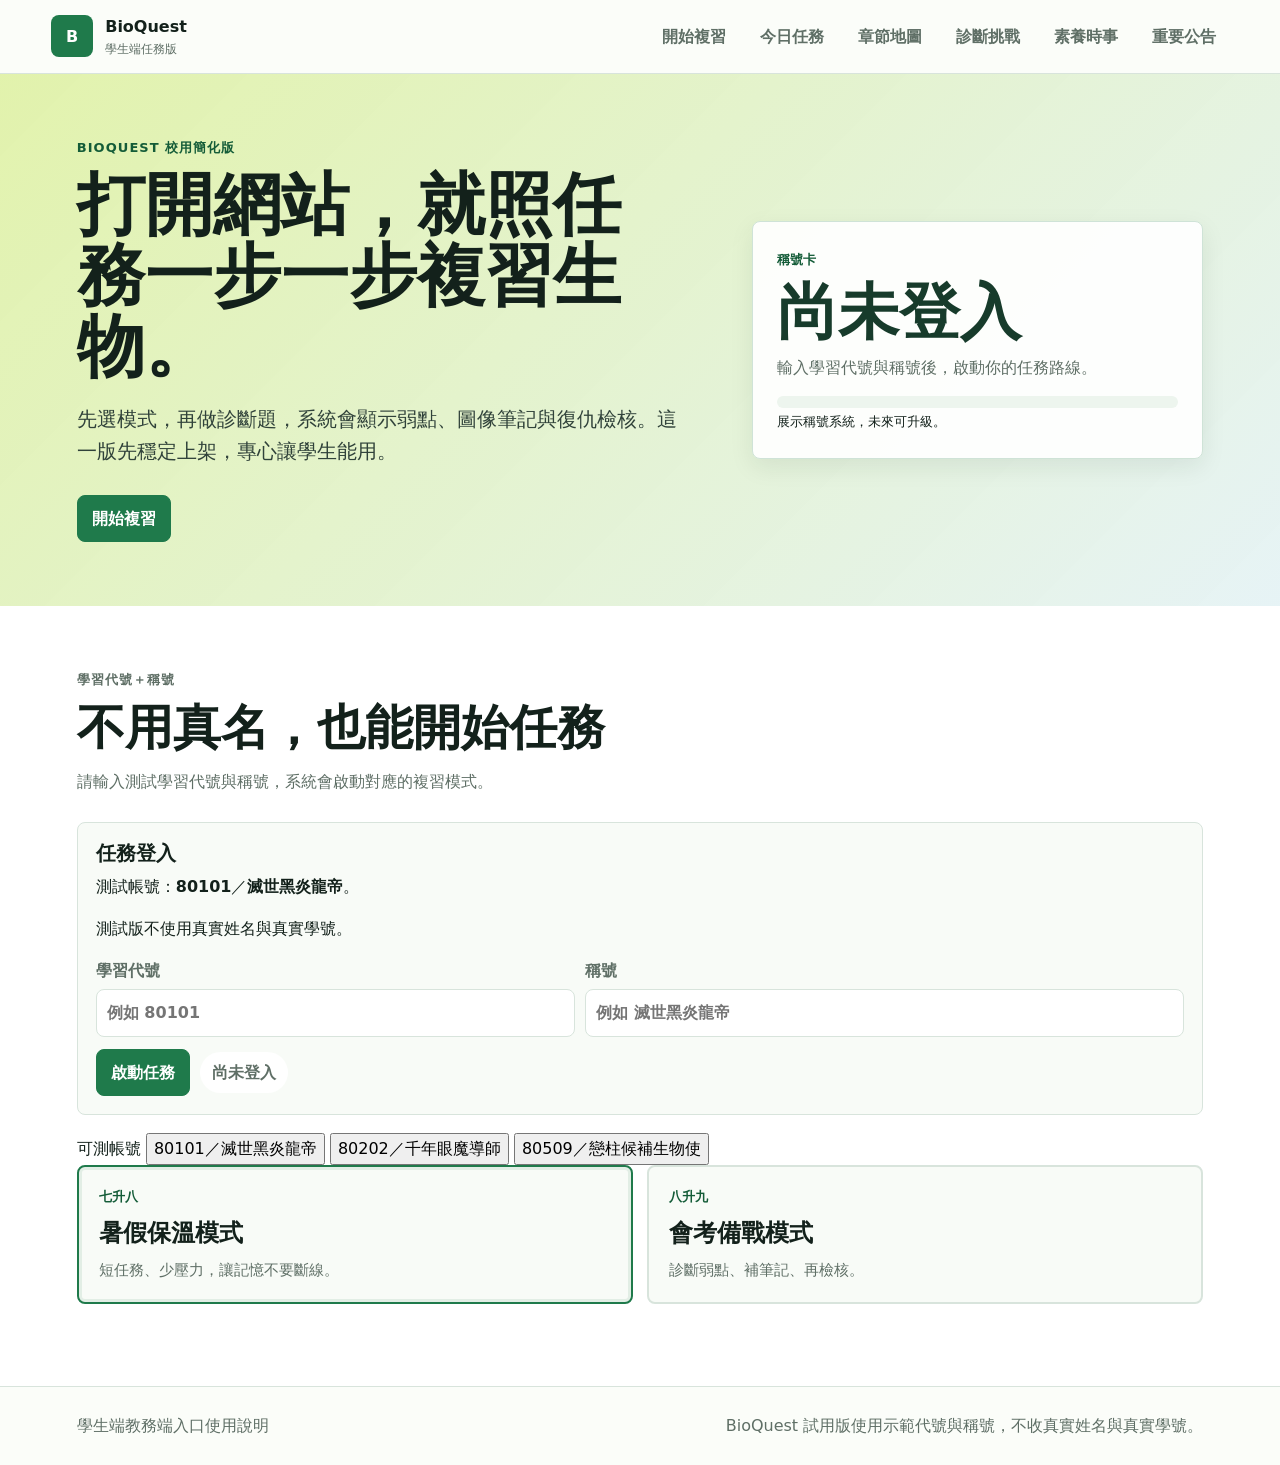
==== commit ed739bf6: "Fix BioQuest student landing gate" ====
--- a/index.html
+++ b/index.html
@@ -15,8 +15,9 @@
           <small>學生端任務版</small>
         </span>
       </a>
-      <nav class="nav" aria-label="學生端導覽">
+      <nav class="nav learning-nav" aria-label="學生端導覽" hidden>
         <a href="#start">開始複習</a>
+        <a href="#today">今日任務</a>
         <a href="#chapters">章節地圖</a>
         <a href="#diagnosis">診斷挑戰</a>
         <a href="#news">素養時事</a>
@@ -30,9 +31,8 @@
           <p class="eyebrow">BioQuest 校用簡化版</p>
           <h1>打開網站，就照任務一步一步複習生物。</h1>
           <p>先選模式，再做診斷題，系統會顯示弱點、圖像筆記與復仇檢核。這一版先穩定上架，專心讓學生能用。</p>
-          <div class="hero-actions">
+          <div class="hero-actions login-only">
             <a class="primary-button" href="#start">開始複習</a>
-            <a class="secondary-button" href="#diagnosis">直接挑戰診斷題</a>
           </div>
         </div>
         <aside class="dashboard-panel title-card" id="titleCard">
@@ -44,27 +44,23 @@
         </aside>
       </section>
 
-      <section class="section countdown-zone" id="countdown">
+      <section class="section student-gated countdown-zone" id="today" hidden>
+        <div class="section-head compact">
+          <p class="eyebrow">今日任務</p>
+          <h2>照順序打怪，不用想太多</h2>
+        </div>
+        <div class="task-flow" id="todayTasks"></div>
+      </section>
+
+      <section class="section student-gated countdown-zone" id="countdown" hidden>
         <div class="section-head compact">
           <p class="eyebrow">任務倒數</p>
           <h2>今天離會考與模考還有多久？</h2>
         </div>
         <div class="countdown-grid">
-          <article class="count-card">
-            <span>會考倒數</span>
-            <strong id="capCountdown">--</strong>
-            <p id="capDateLabel">讀取中</p>
-          </article>
-          <article class="count-card">
-            <span>下一次模考</span>
-            <strong id="mockCountdown">--</strong>
-            <p id="mockDateLabel">讀取中</p>
-          </article>
-          <article class="count-card">
-            <span>本週任務</span>
-            <strong>3 步</strong>
-            <p>診斷、看圖像筆記、做復仇檢核。</p>
-          </article>
+          <article class="count-card"><span>會考倒數</span><strong id="capCountdown">--</strong><p id="capDateLabel">讀取中</p></article>
+          <article class="count-card"><span>下一次模考</span><strong id="mockCountdown">--</strong><p id="mockDateLabel">讀取中</p></article>
+          <article class="count-card"><span>本週任務</span><strong>3 步</strong><p>診斷、看圖像筆記、做復仇檢核。</p></article>
         </div>
       </section>
 
@@ -77,34 +73,29 @@
         <div class="student-login">
           <div>
             <h3>任務登入</h3>
-            <p>範例：學習代號 <strong>BQ901</strong>，稱號 <strong>滅世魔龍使</strong>。</p>
+            <p>測試帳號：<strong>80101</strong>／<strong>滅世黑炎龍帝</strong>。</p>
+            <p class="safe-note">測試版不使用真實姓名與真實學號。</p>
           </div>
           <div class="login-fields">
-            <label>學習代號
-              <input id="loginStudentId" type="text" autocomplete="off" placeholder="例如 BQ901">
-            </label>
-            <label>稱號
-              <input id="loginNickname" type="text" autocomplete="off" placeholder="例如 滅世魔龍使">
-            </label>
+            <label>學習代號<input id="loginStudentId" type="text" autocomplete="off" placeholder="例如 80101"></label>
+            <label>稱號<input id="loginNickname" type="text" autocomplete="off" placeholder="例如 滅世黑炎龍帝"></label>
           </div>
           <div class="login-actions">
             <button class="primary-button" id="verifyStudent" type="button">啟動任務</button>
             <span id="studentVerifyStatus">尚未登入</span>
           </div>
         </div>
-        <div class="identity-grid">
-          <button class="identity-card active" data-track="summer" type="button">
-            <span>七升八</span>
-            <strong>暑假保溫模式</strong>
-            <small>短任務、少壓力，讓記憶不要斷線。</small>
-          </button>
-          <button class="identity-card" data-track="exam" type="button">
-            <span>八升九</span>
-            <strong>會考備戰模式</strong>
-            <small>診斷弱點、補筆記、再檢核。</small>
-          </button>
+        <div class="test-account-strip" aria-label="測試帳號提示">
+          <span>可測帳號</span>
+          <button type="button" data-demo-login="80101|滅世黑炎龍帝">80101／滅世黑炎龍帝</button>
+          <button type="button" data-demo-login="80202|千年眼魔導師">80202／千年眼魔導師</button>
+          <button type="button" data-demo-login="80509|戀柱候補生物使">80509／戀柱候補生物使</button>
         </div>
-        <div class="audience-panel">
+        <div class="identity-grid student-gated" hidden>
+          <button class="identity-card active" data-track="summer" type="button"><span>七升八</span><strong>暑假保溫模式</strong><small>短任務、少壓力，讓記憶不要斷線。</small></button>
+          <button class="identity-card" data-track="exam" type="button"><span>八升九</span><strong>會考備戰模式</strong><small>診斷弱點、補筆記、再檢核。</small></button>
+        </div>
+        <div class="audience-panel student-gated" hidden>
           <span id="trackLabel">目前模式：七升八</span>
           <h3 id="trackTitle">暑假保溫模式</h3>
           <p id="trackGoal">每天完成一個短任務，維持細胞、人體、植物與生態概念的熟悉感。</p>
@@ -112,66 +103,46 @@
         </div>
       </section>
 
-      <section class="section" id="chapters">
-        <div class="section-head compact">
-          <p class="eyebrow">章節複習</p>
-          <h2>十章地圖</h2>
-          <p>點章節看常考重點、迷思提醒與圖像記憶。</p>
-        </div>
+      <section class="section student-gated" id="chapters" hidden>
+        <div class="section-head compact"><p class="eyebrow">章節複習</p><h2>十章地圖</h2><p>點章節看常考重點、迷思提醒與圖像記憶。</p></div>
         <div class="module-grid" id="chapterGrid"></div>
       </section>
 
-      <section class="section band" id="diagnosis">
-        <div class="section-head compact">
-          <p class="eyebrow">診斷挑戰</p>
-          <h2>先做題，找出目前最需要補的概念</h2>
-        </div>
+      <section class="section student-gated band" id="diagnosis" hidden>
+        <div class="section-head compact"><p class="eyebrow">診斷挑戰</p><h2>先做題，找出目前最需要補的概念</h2></div>
         <form class="quiz" id="quizForm"></form>
         <div class="quiz-result" id="quizResult" hidden></div>
       </section>
 
       <section class="section flow-output" id="notes" hidden>
-        <div class="section-head compact">
-          <p class="eyebrow">圖像化筆記</p>
-          <h2>把錯題變成一張好懂的記憶卡</h2>
-        </div>
+        <div class="section-head compact"><p class="eyebrow">圖像化筆記</p><h2>把錯題變成一張好懂的記憶卡</h2></div>
         <div id="notesContent"></div>
         <button class="primary-button" id="startRecheck" type="button">看完筆記，進入復仇檢核</button>
       </section>
 
       <section class="section band flow-output" id="recheck" hidden>
-        <div class="section-head compact">
-          <p class="eyebrow">復仇檢核</p>
-          <h2>剛剛不熟的，現在再試一次</h2>
-        </div>
+        <div class="section-head compact"><p class="eyebrow">復仇檢核</p><h2>剛剛不熟的，現在再試一次</h2></div>
         <form class="quiz" id="recheckForm"></form>
         <div class="quiz-result" id="recheckResult" hidden></div>
       </section>
 
-      <section class="section" id="news">
-        <div class="section-head compact">
-          <p class="eyebrow">素養時事閱讀</p>
-          <h2>把新聞讀成會考題感</h2>
-        </div>
-        <div class="issue-layout">
-          <aside class="issue-list" id="newsList"></aside>
-          <article class="issue-detail" id="newsDetail"></article>
-        </div>
+      <section class="section student-gated" id="news" hidden>
+        <div class="section-head compact"><p class="eyebrow">素養時事閱讀</p><h2>把新聞讀成會考題感</h2></div>
+        <div class="control-grid compact-controls"><label>章節<select id="newsChapterFilter"></select></label><label>標籤<select id="newsTagFilter"></select></label></div>
+        <div class="issue-layout"><aside class="issue-list" id="newsList"></aside><article class="issue-detail" id="newsDetail"></article></div>
       </section>
 
-      <section class="section band" id="announcements">
-        <div class="section-head compact">
-          <p class="eyebrow">重要公告</p>
-          <h2>本週提醒</h2>
-        </div>
+      <section class="section student-gated band" id="announcements" hidden>
+        <div class="section-head compact"><p class="eyebrow">重要公告</p><h2>本週提醒</h2></div>
         <div class="announcement-strip" id="announcementStrip"></div>
       </section>
     </main>
 
     <footer class="footer">
-      <p>BioQuest 校用簡化版使用示範代號與稱號，讓學生先穩定開始複習。</p>
+      <nav class="footer-links" aria-label="網站頁尾連結"><a href="index.html#home">學生端</a><a href="admin-dashboard.html">教務端入口</a><a href="docs/教務端資料維護手冊.md">使用說明</a></nav>
+      <p>BioQuest 試用版使用示範代號與稱號，不收真實姓名與真實學號。</p>
     </footer>
 
     <script src="app.js"></script>
   </body>
-</html>
+</html>
--- a/styles.css
+++ b/styles.css
@@ -14,14 +14,8 @@
   --shadow: 0 8px 24px rgba(19, 33, 27, 0.08);
 }
 
-* {
-  box-sizing: border-box;
-}
-
-html {
-  scroll-behavior: smooth;
-}
-
+* { box-sizing: border-box; }
+html { scroll-behavior: smooth; }
 body {
   margin: 0;
   background: var(--paper);
@@ -29,16 +23,8 @@
   font-family: "Noto Sans TC", "PingFang TC", "Microsoft JhengHei", system-ui, sans-serif;
   line-height: 1.6;
 }
-
-a {
-  color: inherit;
-  text-decoration: none;
-}
-
-button,
-input {
-  font: inherit;
-}
+a { color: inherit; text-decoration: none; }
+button, input { font: inherit; }
 
 .topbar {
   position: sticky;
@@ -46,21 +32,14 @@
   z-index: 20;
   display: flex;
   align-items: center;
+  justify-content: space-between;
   gap: 24px;
-  justify-content: space-between;
   padding: 14px clamp(18px, 4vw, 56px);
-  background: rgba(251, 253, 249, 0.92);
+  background: rgba(251, 253, 249, 0.94);
   border-bottom: 1px solid var(--line);
   backdrop-filter: blur(14px);
 }
-
-.brand {
-  display: flex;
-  align-items: center;
-  gap: 12px;
-  min-width: 230px;
-}
-
+.brand { display: flex; align-items: center; gap: 12px; min-width: 230px; }
 .brand-mark {
   display: grid;
   width: 42px;
@@ -71,80 +50,33 @@
   color: var(--white);
   font-weight: 900;
 }
-
-.brand strong,
-.brand small {
-  display: block;
-}
-
-.brand small {
-  color: var(--muted);
-  font-size: 12px;
-}
-
-.nav {
-  display: flex;
-  flex-wrap: wrap;
-  gap: 8px;
-  justify-content: center;
-}
-
+.brand strong, .brand small { display: block; }
+.brand small { color: var(--muted); font-size: 12px; }
+.nav { display: flex; flex-wrap: wrap; gap: 8px; justify-content: center; }
 .nav a {
+  border: 1px solid transparent;
   border-radius: 999px;
   color: var(--muted);
+  font-weight: 800;
   padding: 8px 12px;
 }
-
-.nav a:hover,
-.nav a:focus-visible {
+.nav a:hover, .nav a:focus-visible {
   background: var(--soft);
+  border-color: var(--line);
   color: var(--green-dark);
   outline: none;
 }
 
-.ghost-button,
-.primary-button,
-.secondary-button {
+.primary-button, .secondary-button, .ghost-button {
   border: 1px solid var(--green);
   border-radius: 8px;
   cursor: pointer;
-  font-weight: 700;
+  display: inline-flex;
+  font-weight: 800;
   padding: 10px 14px;
 }
-
-.access-tools {
-  display: flex;
-  align-items: center;
-  flex-wrap: wrap;
-  gap: 8px;
-  justify-content: flex-end;
-}
-
-.access-tools span {
-  border: 1px solid var(--line);
-  border-radius: 999px;
-  background: var(--white);
-  color: var(--green-dark);
-  font-size: 13px;
-  font-weight: 900;
-  padding: 8px 11px;
-}
-
-.ghost-button,
-.secondary-button {
-  background: transparent;
-  color: var(--green-dark);
-}
-
-.primary-button {
-  display: inline-flex;
-  background: var(--green);
-  color: var(--white);
-}
-
-.secondary-button {
-  display: inline-flex;
-}
+.primary-button { background: var(--green); color: var(--white); }
+.secondary-button, .ghost-button { background: transparent; color: var(--green-dark); }
 
 .hero {
   display: grid;
@@ -153,1856 +85,132 @@
   align-items: center;
   min-height: 560px;
   padding: clamp(32px, 5vw, 68px) clamp(18px, 6vw, 80px);
-  background:
-    linear-gradient(135deg, rgba(216, 239, 143, 0.72), rgba(220, 239, 244, 0.68)),
-    radial-gradient(circle at 12% 20%, rgba(31, 122, 75, 0.18), transparent 28%),
-    var(--paper);
-}
-
-.hero-copy {
-  max-width: 760px;
-}
-
-.eyebrow {
-  margin: 0 0 10px;
-  color: var(--green-dark);
-  font-size: 13px;
-  font-weight: 900;
-  letter-spacing: 0.08em;
-  text-transform: uppercase;
-}
-
-h1,
-h2,
-h3,
-p {
-  margin-top: 0;
-}
-
-h1 {
-  max-width: 740px;
-  font-size: clamp(38px, 6vw, 68px);
-  line-height: 1.05;
-  margin-bottom: 20px;
-}
-
-h2 {
-  font-size: clamp(28px, 4vw, 48px);
-  line-height: 1.12;
-  margin-bottom: 14px;
-}
-
-h3 {
-  font-size: 20px;
-  line-height: 1.25;
-  margin-bottom: 8px;
-}
-
-.hero-copy p:not(.eyebrow) {
-  color: #30423a;
-  font-size: 20px;
-  max-width: 680px;
-}
-
-.hero-actions {
-  display: flex;
-  flex-wrap: wrap;
-  gap: 12px;
-  margin-top: 28px;
-}
-
-.dashboard-panel,
-.module-card,
-.issue-detail,
-.teacher-grid article,
-.quiz-question {
-  background: rgba(255, 255, 255, 0.9);
+  background: linear-gradient(135deg, rgba(216, 239, 143, 0.72), rgba(220, 239, 244, 0.68)), var(--paper);
+}
+.simple-hero { min-height: auto; }
+.hero-copy { max-width: 760px; }
+.eyebrow { margin: 0 0 10px; color: var(--green-dark); font-size: 13px; font-weight: 900; letter-spacing: 0.08em; text-transform: uppercase; }
+h1, h2, h3, p { margin-top: 0; }
+h1 { max-width: 740px; font-size: clamp(38px, 6vw, 68px); line-height: 1.05; margin-bottom: 20px; }
+h2 { font-size: clamp(28px, 4vw, 48px); line-height: 1.12; margin-bottom: 14px; }
+h3 { font-size: 20px; line-height: 1.25; margin-bottom: 8px; }
+.hero-copy p:not(.eyebrow) { color: #30423a; font-size: 20px; max-width: 680px; }
+.hero-actions { display: flex; flex-wrap: wrap; gap: 12px; margin-top: 28px; }
+
+.section { padding: clamp(34px, 5vw, 64px) clamp(18px, 6vw, 80px); }
+.band { background: var(--soft); }
+.section-head { max-width: 880px; margin-bottom: 28px; }
+.section-head.compact { display: grid; grid-template-columns: minmax(0, 0.7fr) minmax(280px, 1fr); column-gap: 36px; align-items: end; max-width: none; }
+.section-head.compact .eyebrow { grid-column: 1 / -1; }
+.section-head p, .module-card p, .dashboard-panel p, .dash-card p, .issue-detail p { color: var(--muted); }
+
+.dashboard-panel, .module-card, .issue-detail, .quiz-item, .dash-card {
+  background: rgba(255, 255, 255, 0.92);
   border: 1px solid var(--line);
   border-radius: 8px;
   box-shadow: var(--shadow);
 }
-
-.dashboard-panel {
-  padding: 24px;
-}
-
-.panel-head,
-.module-card header,
-.quiz-actions {
-  display: flex;
-  align-items: center;
-  justify-content: space-between;
-  gap: 16px;
-}
-
-.panel-head strong {
-  color: var(--green-dark);
-  font-size: 34px;
-}
-
-.progress-track {
-  height: 12px;
-  overflow: hidden;
-  border-radius: 999px;
-  background: var(--soft);
-}
-
-.progress-track span {
-  display: block;
-  width: 0%;
-  height: 100%;
-  border-radius: inherit;
-  background: linear-gradient(90deg, var(--green), #81b94a);
-  transition: width 220ms ease;
-}
-
-.stats-grid {
-  display: grid;
-  grid-template-columns: repeat(4, 1fr);
-  gap: 10px;
-  margin: 22px 0;
-}
-
-.stats-grid div {
+.dashboard-panel { padding: 24px; }
+.title-card { border: 1px solid #cfe3d7; }
+.title-card > span, .count-card span, .path-badge { color: var(--green-dark); font-size: 0.82rem; font-weight: 800; }
+.title-card strong { display: block; color: #173b2b; font-size: clamp(2rem, 5vw, 3.8rem); line-height: 1.05; margin: 0.6rem 0; }
+.progress-track { height: 12px; overflow: hidden; border-radius: 999px; background: var(--soft); }
+.progress-track span { display: block; width: 0%; height: 100%; border-radius: inherit; background: linear-gradient(90deg, var(--green), #81b94a); transition: width 220ms ease; }
+
+.countdown-zone { background: #f6fbef; }
+.countdown-grid, .announcement-strip { display: grid; grid-template-columns: repeat(3, minmax(220px, 1fr)); gap: 14px; }
+.count-card, .announcement-strip article {
   border: 1px solid var(--line);
-  border-radius: 8px;
-  padding: 14px;
-}
-
-.stats-grid strong,
-.stats-grid span {
-  display: block;
-}
-
-.stats-grid strong {
-  font-size: 28px;
-}
-
-.stats-grid span,
-.module-card p,
-.teacher-grid p,
-.teacher-grid li,
-.issue-detail p,
-.quiz-question p,
-.exam-note p,
-.section-head p {
-  color: var(--muted);
-}
-
-.exam-note {
-  border-left: 4px solid var(--green);
-  padding-left: 14px;
-}
-
-.section {
-  padding: clamp(34px, 5vw, 64px) clamp(18px, 6vw, 80px);
-}
-
-.band {
-  background: var(--soft);
-}
-
-.section-head {
-  max-width: 880px;
-  margin-bottom: 28px;
-}
-
-.section-head.compact {
-  display: grid;
-  grid-template-columns: minmax(0, 0.7fr) minmax(280px, 1fr);
-  column-gap: 36px;
-  align-items: end;
-  max-width: none;
-}
-
-.section-head.compact .eyebrow {
-  grid-column: 1 / -1;
-}
-
-.timeline,
-.teacher-grid,
-.path-grid,
-.quest-board,
-.past-grid,
-.game-layout,
-.school-grid,
-.copyright-grid {
-  display: grid;
-  grid-template-columns: repeat(5, minmax(180px, 1fr));
-  gap: 14px;
-}
-
-.timeline article {
-  min-height: 230px;
-  border: 1px solid rgba(20, 92, 56, 0.2);
   border-radius: 8px;
   background: var(--white);
   padding: 18px;
 }
-
-.timeline span {
-  display: inline-grid;
-  width: 38px;
-  height: 38px;
-  place-items: center;
-  border-radius: 8px;
-  background: var(--green);
-  color: var(--white);
-  font-weight: 900;
-  margin-bottom: 22px;
-}
-
-.student-start {
-  background: var(--white);
-}
-
-.student-login {
-  border: 1px solid var(--line);
-  border-radius: 8px;
-  background: #f8fbf7;
-  margin-bottom: 18px;
-  padding: 18px;
-}
-
-.student-login h3 {
-  font-size: 24px;
-}
-
-.student-login p {
-  color: var(--muted);
-}
-
-.login-fields {
-  display: grid;
-  grid-template-columns: minmax(180px, 0.8fr) minmax(220px, 1fr);
-  gap: 10px;
-  margin: 12px 0;
-}
-
-.login-fields label {
-  display: grid;
-  gap: 6px;
-  color: var(--muted);
-  font-weight: 800;
-}
-
-.login-fields input {
-  border: 1px solid var(--line);
-  border-radius: 8px;
-  padding: 10px;
-}
-
-.login-actions {
-  display: flex;
-  align-items: center;
-  flex-wrap: wrap;
-  gap: 10px;
-}
-
-.login-actions span {
-  border-radius: 999px;
-  background: var(--white);
-  color: var(--muted);
-  font-weight: 900;
-  padding: 8px 12px;
-}
-
-.login-actions span.verified {
-  background: var(--green);
-  color: var(--white);
-}
-
-.feedback-link {
-  display: inline-flex;
-  color: var(--green-dark);
-  font-weight: 900;
-  margin-top: 8px;
-  text-decoration: underline;
-}
-
-.feedback-form {
-  display: grid;
-  grid-template-columns: repeat(2, minmax(240px, 1fr));
-  gap: 12px;
-  border: 1px solid var(--line);
-  border-radius: 8px;
-  background: var(--white);
-  padding: 20px;
-}
-
-.feedback-form label {
-  display: grid;
-  gap: 6px;
-  color: var(--muted);
-  font-weight: 800;
-}
-
-.feedback-form label:has(textarea),
-.feedback-form button,
-.feedback-form .microcopy {
-  grid-column: 1 / -1;
-}
-
-.feedback-form input,
-.feedback-form select,
-.feedback-form textarea {
-  border: 1px solid var(--line);
-  border-radius: 8px;
-  padding: 10px;
-}
-
-.feedback-form textarea {
-  resize: vertical;
-}
-
-.supporting-info {
-  display: none;
-}
-
-.identity-grid {
-  display: grid;
-  grid-template-columns: repeat(2, minmax(240px, 1fr));
-  gap: 14px;
-  margin-bottom: 18px;
-}
-
-.identity-card {
-  border: 2px solid var(--line);
-  border-radius: 8px;
-  background: #f8fbf7;
-  color: var(--ink);
-  cursor: pointer;
-  padding: 20px;
-  text-align: left;
-}
-
-.identity-card.active {
-  border-color: var(--green);
-  box-shadow: inset 0 0 0 3px rgba(31, 122, 75, 0.1);
-}
-
-.identity-card span,
-.identity-card strong,
-.identity-card small {
-  display: block;
-}
-
-.identity-card span {
-  color: var(--green-dark);
-  font-size: 13px;
-  font-weight: 900;
-}
-
-.identity-card strong {
-  font-size: 24px;
-  margin: 6px 0;
-}
-
-.identity-card small {
-  color: var(--muted);
-  font-size: 15px;
-}
-
-.audience-panel {
-  border: 2px solid var(--green);
-  border-radius: 8px;
-  background: #f6fbef;
-  margin-bottom: 18px;
-  padding: 18px;
-}
-
-.audience-panel span {
+.count-card span, .announcement-strip strong {
   display: inline-block;
-  border-radius: 999px;
-  background: var(--green);
-  color: var(--white);
-  font-size: 13px;
-  font-weight: 900;
-  margin-bottom: 10px;
-  padding: 5px 10px;
-}
-
-.audience-panel h3 {
-  font-size: 26px;
-}
-
-.audience-panel p {
-  color: var(--muted);
-}
-
-.audience-panel strong {
-  color: var(--green-dark);
-}
-
-.linear-flow {
-  display: grid;
-  grid-template-columns: repeat(4, minmax(200px, 1fr));
-  gap: 14px;
-}
-
-.flow-step {
-  border: 1px solid var(--line);
-  border-radius: 8px;
-  background: #fbfdf9;
-  padding: 18px;
-}
-
-.flow-step.active {
-  border-color: var(--green);
-  background: #eef8ed;
-}
-
-.flow-step span {
-  display: inline-grid;
-  width: 34px;
-  height: 34px;
-  place-items: center;
-  border-radius: 999px;
-  background: var(--green);
-  color: var(--white);
-  font-weight: 900;
-  margin-bottom: 14px;
-}
-
-.flow-step .primary-button,
-.flow-step .secondary-button {
-  margin-top: 8px;
-}
-
-.student-next {
-  display: flex;
-  flex-wrap: wrap;
-  gap: 8px;
-  border: 2px solid var(--green);
-  border-radius: 8px;
-  background: #f6fbef;
-  margin-top: 18px;
-  padding: 16px;
-  font-size: 18px;
-}
-
-.student-next strong {
-  color: var(--green-dark);
-}
-
-.weekly-card {
-  border: 1px solid var(--line);
-  border-radius: 8px;
-  background: var(--white);
-  padding: 22px;
-}
-
-.weekly-meta {
-  display: flex;
-  flex-wrap: wrap;
-  gap: 8px;
-  margin-bottom: 12px;
-}
-
-.weekly-meta span {
   border-radius: 999px;
   background: var(--soft);
   color: var(--green-dark);
   font-size: 13px;
   font-weight: 900;
-  padding: 5px 10px;
-}
-
-.weekly-prompts {
-  display: grid;
-  grid-template-columns: repeat(3, 1fr);
-  gap: 10px;
-  margin-top: 16px;
-}
-
-.weekly-prompts div {
+  padding: 5px 9px;
+}
+.count-card strong { display: block; color: var(--green-dark); font-size: 42px; line-height: 1; margin: 14px 0 8px; }
+.announcement-strip article span { display: block; margin-top: 0.35rem; }
+
+.student-start { background: var(--white); }
+.student-login {
   border: 1px solid var(--line);
   border-radius: 8px;
   background: #f8fbf7;
-  padding: 12px;
-}
-
-.weekly-prompts strong {
-  display: block;
-  margin-bottom: 5px;
-}
-
-.source-box {
-  border: 1px solid var(--line);
-  border-radius: 8px;
-  background: #f8fbf7;
-  margin: 14px 0;
-  padding: 14px;
-}
-
-.source-box p {
-  margin: 0 0 8px;
-}
-
-.source-box p:last-child {
-  margin-bottom: 0;
-}
-
-.source-box a {
-  color: var(--green-dark);
-  font-weight: 900;
-  text-decoration: underline;
-}
-
-.discussion-box {
-  border-top: 1px solid var(--line);
-  margin-top: 18px;
-  padding-top: 16px;
-}
-
-.discussion-box label {
-  display: grid;
-  gap: 6px;
-  color: var(--muted);
-  font-weight: 800;
-}
-
-.discussion-box textarea {
-  border: 1px solid var(--line);
-  border-radius: 8px;
-  padding: 10px;
-  resize: vertical;
-}
-
-.comment-list {
-  display: grid;
-  gap: 8px;
-  margin-top: 12px;
-}
-
-.comment-list article {
-  border: 1px solid var(--line);
-  border-radius: 8px;
-  background: #fbfdf9;
-  padding: 10px;
-}
-
-.comment-list p {
-  margin: 4px 0 0;
-}
-
-.path-grid {
-  grid-template-columns: repeat(2, minmax(280px, 1fr));
-}
-
-.quest-board,
-.past-grid,
-.copyright-grid {
-  grid-template-columns: repeat(4, minmax(220px, 1fr));
-}
-
-.path-card,
-.quest-board article,
-.past-grid article,
-.level-card,
-.rules-card,
-.leaderboard,
-.backend,
-.backend-panels article,
-.school-card,
-.copyright-grid article {
-  border: 1px solid var(--line);
-  border-radius: 8px;
-  background: var(--white);
-  padding: 20px;
-}
-
-.path-card.summer {
-  background: linear-gradient(135deg, #f8fbf7, #fff7df);
-}
-
-.path-card.exam {
-  background: linear-gradient(135deg, #f8fbf7, #e7f5f1);
-}
-
-.path-badge,
-.award {
-  display: inline-block;
-  border-radius: 999px;
-  background: var(--amber);
-  color: #4b3908;
-  font-size: 12px;
-  font-weight: 900;
-  margin-bottom: 12px;
-  padding: 4px 9px;
-}
-
-.staff-gate {
-  display: none;
-  border-top: 1px solid var(--line);
-  border-bottom: 1px solid var(--line);
-}
-
-.staff-gate.open {
-  display: block;
-}
-
-.gate-panel {
-  display: flex;
-  align-items: end;
-  flex-wrap: wrap;
-  gap: 12px;
-  border: 1px solid var(--line);
-  border-radius: 8px;
-  background: var(--white);
-  padding: 20px;
-}
-
-.gate-panel label {
-  display: grid;
-  gap: 6px;
-  min-width: min(280px, 100%);
-  color: var(--muted);
-  font-weight: 800;
-}
-
-.gate-panel input {
-  border: 1px solid var(--line);
-  border-radius: 8px;
-  padding: 10px;
-}
-
-.staff-only.locked,
-[data-audience="staff"].locked {
-  display: none;
-}
-
-body.staff-mode .staff-gate {
-  background: #e8f2ee;
-}
-
-body.staff-mode .staff-only {
-  outline: 3px solid rgba(31, 122, 75, 0.12);
-}
-
-.filters {
-  display: flex;
-  flex-wrap: wrap;
-  gap: 10px;
-  margin-bottom: 20px;
-}
-
-.chip {
-  border: 1px solid var(--line);
-  border-radius: 999px;
-  background: var(--white);
-  color: var(--muted);
-  cursor: pointer;
-  padding: 8px 13px;
-}
-
-.chip.active {
-  background: var(--green);
-  border-color: var(--green);
-  color: var(--white);
-}
-
-.module-grid {
-  display: grid;
-  grid-template-columns: repeat(3, minmax(240px, 1fr));
-  gap: 16px;
-}
-
-.module-card {
-  display: flex;
-  flex-direction: column;
-  min-height: auto;
+  margin-bottom: 18px;
   padding: 18px;
 }
-
-.module-card header {
-  align-items: flex-start;
-}
-
-.module-card .tag {
-  border-radius: 999px;
-  background: var(--sky);
-  color: #245767;
-  font-size: 12px;
-  font-weight: 800;
-  padding: 5px 9px;
-  white-space: nowrap;
-}
-
-.task-list {
-  display: grid;
-  gap: 9px;
-  margin: 8px 0 16px;
-}
-
-.task-list label {
-  display: grid;
-  grid-template-columns: 20px minmax(0, 1fr);
-  gap: 9px;
-  align-items: start;
-  border-top: 1px solid var(--line);
-  padding-top: 9px;
-}
-
-.task-list input {
-  accent-color: var(--green);
-  margin-top: 4px;
-}
-
-.skills {
-  display: flex;
-  flex-wrap: wrap;
-  gap: 6px;
-  margin: 12px 0 18px;
-}
-
-.skills span {
-  border-radius: 999px;
-  background: var(--soft);
-  color: var(--green-dark);
-  font-size: 12px;
-  font-weight: 700;
-  padding: 4px 8px;
-}
-
-.chapter-study {
-  display: grid;
-  gap: 10px;
-  margin: 12px 0 16px;
-}
-
-.chapter-study section {
-  border: 1px solid var(--line);
-  border-radius: 8px;
-  background: #f8fbf7;
-  padding: 12px;
-}
-
-.chapter-study strong {
-  display: block;
-  color: var(--green-dark);
-  margin-bottom: 6px;
-}
-
-.chapter-study p {
-  margin: 0;
-}
-
-.chapter-study ul {
-  margin: 0;
-  padding-left: 20px;
-}
-
-.memory-card {
-  background: #fff9e8;
-}
-
-.solve-card {
-  background: #edf7f9;
-}
-
-.concept-chain {
-  display: flex;
-  flex-wrap: wrap;
-  gap: 6px;
-}
-
-.concept-chain span {
-  border-radius: 999px;
-  background: var(--white);
-  border: 1px solid var(--line);
-  color: var(--ink);
-  font-size: 13px;
-  font-weight: 800;
-  padding: 5px 9px;
-}
-
-.concept-chain span:not(:last-child)::after {
-  content: " →";
-  color: var(--green-dark);
-}
-
-.assessment {
-  display: grid;
-  gap: 10px;
-  margin-top: auto;
-}
-
-.assessment h4 {
-  margin: 0;
-  font-size: 15px;
-}
-
-.level-checks {
-  display: none;
-  gap: 8px;
-}
-
-.level-check {
-  border: 1px solid var(--line);
-  border-radius: 8px;
-  background: #f8fbf7;
-  padding: 10px;
-}
-
-.level-check strong {
-  display: block;
-  color: var(--green-dark);
-  margin-bottom: 4px;
-}
-
-.level-check p {
-  margin: 0;
-  color: var(--muted);
-  font-size: 14px;
-}
-
-.quick-checks {
-  display: none;
-  gap: 8px;
-}
-
-.quick-checks details {
-  border: 1px solid var(--line);
-  border-radius: 8px;
-  background: var(--white);
-  padding: 10px;
-}
-
-.quick-checks summary {
-  cursor: pointer;
-  font-weight: 800;
-}
-
-.quick-checks p {
-  margin: 8px 0 0;
-  color: var(--muted);
-  font-size: 14px;
-}
-
-.module-feedback {
-  border-radius: 8px;
-  background: var(--soft);
-  color: var(--ink);
-  padding: 12px;
-}
-
-.module-feedback select {
-  width: 100%;
-  border: 1px solid var(--line);
-  border-radius: 8px;
-  background: var(--white);
-  margin-top: 8px;
-  padding: 8px;
-}
-
-.feedback-output {
-  border-left: 4px solid var(--green);
-  margin-top: 10px;
-  padding-left: 10px;
-}
-
-.feedback-output p {
-  margin: 0 0 8px;
-}
-
-.feedback-output p:last-child {
-  margin-bottom: 0;
-}
-
-.issue-layout {
-  display: grid;
-  grid-template-columns: minmax(230px, 0.34fr) minmax(0, 1fr);
-  gap: 18px;
-}
-
-.issue-list {
-  display: grid;
-  gap: 10px;
-  align-content: start;
-}
-
-.issue-tab {
-  border: 1px solid var(--line);
-  border-radius: 8px;
-  background: var(--white);
-  color: var(--ink);
-  cursor: pointer;
-  padding: 14px;
-  text-align: left;
-}
-
-.issue-tab.active {
-  border-color: var(--green);
-  box-shadow: inset 4px 0 0 var(--green);
-}
-
-.issue-pills {
-  display: flex;
-  flex-wrap: wrap;
-  gap: 8px;
-  margin: 10px 0 16px;
-}
-
-.issue-pill {
-  border: 1px solid var(--line);
-  border-radius: 999px;
-  background: var(--white);
-  color: var(--green-dark);
-  cursor: pointer;
-  font-weight: 800;
-  padding: 7px 11px;
-}
-
-.issue-pill.active {
-  background: var(--green);
-  border-color: var(--green);
-  color: var(--white);
-}
-
-.issue-detail {
-  min-height: 420px;
-  padding: 24px;
-}
-
-.issue-detail .prompt-grid {
-  display: grid;
-  grid-template-columns: repeat(3, 1fr);
-  gap: 12px;
-}
-
-.prompt-grid div {
-  border: 1px solid var(--line);
-  border-radius: 8px;
-  padding: 14px;
-  background: #f8fbf7;
-}
-
-.quiz {
-  display: grid;
-  gap: 14px;
-}
-
-.quiz-question {
-  padding: 18px;
-}
-
-.quiz-tags {
-  display: flex;
-  flex-wrap: wrap;
-  gap: 6px;
-  margin-bottom: 10px;
-}
-
-.quiz-tags span {
-  border-radius: 999px;
-  background: var(--soft);
-  color: var(--green-dark);
-  font-size: 12px;
-  font-weight: 900;
-  padding: 4px 8px;
-}
-
-.quiz-question fieldset {
-  display: grid;
-  gap: 8px;
-  margin: 0;
-  padding: 0;
-  border: 0;
-}
-
-.quiz-question label {
-  display: flex;
-  gap: 9px;
-  align-items: flex-start;
-  border: 1px solid var(--line);
-  border-radius: 8px;
-  cursor: pointer;
-  padding: 10px;
-}
-
-.quiz-question input {
-  accent-color: var(--green);
-  margin-top: 5px;
-}
-
-.anti-guess {
-  display: grid;
-  grid-template-columns: repeat(2, minmax(200px, 1fr));
-  gap: 10px;
-  margin-top: 12px;
-}
-
-.anti-guess label {
-  display: grid;
-  color: var(--muted);
-  font-weight: 800;
-}
-
-.anti-guess select {
-  border: 1px solid var(--line);
-  border-radius: 8px;
-  margin-top: 6px;
-  padding: 9px;
-}
-
-.quiz-actions {
-  justify-content: flex-start;
-  margin-top: 8px;
-}
-
-.quiz-result {
-  border: 2px solid var(--green);
-  border-radius: 8px;
-  background: #f6fbef;
-  margin-top: 18px;
-  padding: 20px;
-}
-
-.wrong-review {
-  display: grid;
-  gap: 10px;
-  margin-top: 16px;
-}
-
-.wrong-review h4 {
-  margin: 0;
-}
-
-.wrong-review article {
-  border: 1px solid var(--line);
-  border-radius: 8px;
-  background: var(--white);
-  padding: 14px;
-}
-
-.wrong-review p {
-  margin: 6px 0 0;
-}
-
-.wrong-review.caution article {
-  background: #fff9e8;
-}
-
-.micro-ai-panel,
-.ai-note-grid,
-.note-template {
-  display: grid;
-  gap: 14px;
-}
-
-.micro-ai-panel {
-  grid-template-columns: minmax(260px, 1fr) minmax(220px, 0.55fr) minmax(220px, 0.55fr);
-  align-items: stretch;
-  margin-bottom: 18px;
-}
-
-.ability-card,
-.rainbow-card,
-.note-card,
-.note-template article {
-  border: 1px solid var(--line);
-  border-radius: 8px;
-  background: var(--white);
-  padding: 16px;
-}
-
-.ability-card {
-  background: #f6fbef;
-}
-
-.ability-card span {
-  display: inline-block;
-  border-radius: 999px;
-  background: var(--green);
-  color: var(--white);
-  font-size: 13px;
-  font-weight: 900;
-  margin-bottom: 8px;
-  padding: 5px 10px;
-}
-
-.ability-card p,
-.rainbow-card,
-.note-card p,
-.note-template p {
-  margin-bottom: 0;
-}
-
-.rainbow-card {
-  background: linear-gradient(135deg, #fff4e0, #edf7f9);
-  color: #35443d;
-  font-weight: 900;
-}
-
-.ai-note-grid {
-  grid-template-columns: repeat(3, minmax(240px, 1fr));
-}
-
-.note-card {
-  align-content: start;
-  display: grid;
-  gap: 12px;
-}
-
-.note-card h3,
-.note-template h3 {
-  margin-bottom: 0;
-}
-
-.note-card ul,
-.note-template p {
-  margin-top: 0;
-}
-
-.mind-map {
-  display: grid;
-  gap: 10px;
-}
-
-.mind-node {
-  display: inline-flex;
-  border: 1px solid var(--line);
-  border-radius: 999px;
-  background: #f8fbf7;
-  color: var(--green-dark);
-  font-weight: 900;
-  padding: 7px 10px;
-}
-
-.mind-node.center {
-  justify-content: center;
-  background: var(--green);
-  color: var(--white);
-}
-
-.mind-branch {
-  border-left: 4px solid var(--green);
-  padding-left: 12px;
-}
-
-.mind-branch div,
-.flow-actions {
-  display: flex;
-  flex-wrap: wrap;
-  gap: 8px;
-  margin-top: 8px;
-}
-
-.mind-branch div span,
-.issue-mini small {
-  border-radius: 999px;
-  background: var(--soft);
-  color: var(--green-dark);
-  font-size: 13px;
-  font-weight: 800;
-  padding: 5px 8px;
-}
-
-.visual-note,
-.issue-mini {
-  border-left: 4px solid var(--amber);
-  padding-left: 10px;
-}
-
-.note-template {
-  margin-top: 16px;
-}
-
-.note-template article {
-  background: #f8fbf7;
-}
-
-.visual-roadmap {
-  display: grid;
-  grid-template-columns: repeat(3, minmax(200px, 1fr));
-  gap: 12px;
-  margin-bottom: 16px;
-}
-
-.visual-roadmap article {
-  border: 2px solid var(--green);
-  border-radius: 8px;
-  background: var(--white);
-  padding: 16px;
-}
-
-.visual-roadmap span {
-  display: inline-grid;
-  width: 34px;
-  height: 34px;
-  place-items: center;
-  border-radius: 999px;
-  background: var(--green);
-  color: var(--white);
-  font-weight: 900;
-  margin-bottom: 10px;
-}
-
-.visual-roadmap strong,
-.visual-roadmap p {
-  display: block;
-  margin: 0;
-}
-
-.visual-notes {
-  grid-template-columns: repeat(2, minmax(260px, 1fr));
-}
-
-.picture-card {
-  background: linear-gradient(180deg, #ffffff, #f6fbef);
-}
-
-.picture-strip {
-  display: grid;
-  grid-template-columns: repeat(4, 1fr);
-  gap: 8px;
-}
-
-.picture-strip span {
-  display: grid;
-  min-height: 62px;
-  place-items: center;
-  border: 2px solid rgba(31, 122, 75, 0.25);
-  border-radius: 8px;
-  background:
-    linear-gradient(135deg, rgba(216, 239, 143, 0.5), rgba(220, 239, 244, 0.55)),
-    var(--white);
-  color: var(--green-dark);
-  font-weight: 900;
-  text-align: center;
-}
-
-.big-memory {
-  border-left: 5px solid var(--amber);
-  color: var(--ink);
-  font-size: 18px;
-  font-weight: 800;
-  padding-left: 12px;
-}
-
-.mini-flow {
-  display: grid;
-  grid-template-columns: repeat(4, 1fr);
-  gap: 8px;
-}
-
-.mini-flow div {
-  border: 1px solid var(--line);
-  border-radius: 8px;
-  background: var(--white);
-  padding: 10px;
-  text-align: center;
-}
-
-.mini-flow b {
-  display: inline-grid;
-  width: 28px;
-  height: 28px;
-  place-items: center;
-  border-radius: 999px;
-  background: var(--green);
-  color: var(--white);
-  margin-bottom: 6px;
-}
-
-.mini-flow span,
-.exam-chips span {
-  display: block;
-  font-weight: 800;
-}
-
-.exam-chips {
-  display: flex;
-  flex-wrap: wrap;
-  gap: 7px;
-}
-
-.exam-chips span {
-  border-radius: 999px;
-  background: var(--soft);
-  color: var(--green-dark);
-  font-size: 13px;
-  padding: 6px 9px;
-}
-
-.mistake-row {
-  display: grid;
-  grid-template-columns: minmax(0, 1fr) auto;
-  gap: 8px;
-  align-items: center;
-  border-bottom: 1px solid var(--line);
-  padding: 9px 0;
-}
-
-.mistake-row span {
-  border-radius: 999px;
-  background: #fff4e0;
-  color: #684b00;
-  font-size: 13px;
-  font-weight: 900;
-  padding: 5px 8px;
-}
-
-.look-card {
-  border: 1px solid var(--line);
-  border-radius: 8px;
-  background: #f8fbf7;
-  padding: 12px;
-}
-
-.one-task {
-  border: 2px solid var(--green);
-  border-radius: 8px;
-  background: #f6fbef;
-  color: var(--green-dark);
-  font-size: 20px;
-  font-weight: 900;
-  padding: 16px;
-}
-
-.visual-template {
-  grid-template-columns: repeat(2, minmax(260px, 1fr));
-}
-
-.visual-template h3 {
-  grid-column: 1 / -1;
-}
-
-.flash-head {
-  display: flex;
-  align-items: center;
-  flex-wrap: wrap;
-  gap: 8px;
-  margin-bottom: 10px;
-}
-
-.flash-head span {
-  border-radius: 999px;
-  background: var(--green);
-  color: var(--white);
-  font-size: 13px;
-  font-weight: 900;
-  padding: 5px 9px;
-}
-
-.flash-body {
-  display: grid;
-  grid-template-columns: repeat(3, 1fr);
-  gap: 8px;
-}
-
-.flash-body div {
-  border: 1px solid var(--line);
-  border-radius: 8px;
-  background: var(--white);
-  padding: 10px;
-}
-
-.flash-body b,
-.flash-body span {
-  display: block;
-}
-
-.flash-body b {
-  color: var(--green-dark);
-}
-
-.teacher-grid {
-  grid-template-columns: repeat(4, minmax(220px, 1fr));
-}
-
-.teacher-grid article {
-  box-shadow: none;
-  padding: 20px;
-}
-
-.game-layout {
-  grid-template-columns: minmax(260px, 0.9fr) minmax(260px, 1fr);
-}
-
-.improvement-board {
-  grid-column: 1 / -1;
-}
-
-.level-card label,
-.backend-head label,
-.school-controls label {
-  display: grid;
-  gap: 6px;
-  margin-bottom: 12px;
-  color: var(--muted);
-  font-weight: 700;
-}
-
-.level-card input,
-.level-card select,
-.backend-head select,
-.school-controls select {
-  border: 1px solid var(--line);
-  border-radius: 8px;
-  padding: 10px;
-}
-
-.avatar-card {
-  border: 1px solid var(--line);
-  border-radius: 8px;
-  background: #f8fbf7;
-  margin: 14px 0;
-  padding: 16px;
-}
-
-.avatar-card strong {
-  display: block;
-  font-size: 24px;
-}
-
-.avatar-card small {
-  color: var(--green-dark);
-  font-weight: 800;
-}
-
-.rank-table,
-.support-table,
-.watch-table {
-  width: 100%;
-  border-collapse: collapse;
-}
-
-.rank-table th,
-.rank-table td,
-.support-table th,
-.support-table td,
-.watch-table th,
-.watch-table td {
-  border-bottom: 1px solid var(--line);
-  padding: 9px 6px;
-  text-align: left;
-}
-
-.backend {
-  margin-top: 20px;
-}
-
-.backend-head,
-.school-controls {
-  display: flex;
-  align-items: end;
-  justify-content: space-between;
-  gap: 16px;
-  margin-bottom: 18px;
-}
-
-.backend-head h3 {
-  font-size: 30px;
-  margin: 0;
-}
-
-.analytics-grid {
-  display: grid;
-  grid-template-columns: repeat(4, 1fr);
-  gap: 12px;
-  margin-bottom: 16px;
-}
-
-.analytics-grid article {
-  border: 1px solid var(--line);
-  border-radius: 8px;
-  background: #f8fbf7;
-  padding: 16px;
-}
-
-.analytics-grid span {
-  color: var(--muted);
-  font-weight: 800;
-}
-
-.analytics-grid strong {
-  display: block;
-  font-size: 34px;
-  margin: 4px 0;
-}
-
-.backend-panels {
-  display: grid;
-  grid-template-columns: minmax(0, 1fr) minmax(280px, 0.72fr);
-  gap: 14px;
-}
-
-.heatmap,
-.class-bars {
-  display: grid;
-  gap: 10px;
-}
-
-.heat-row,
-.class-row {
-  display: grid;
-  grid-template-columns: 120px minmax(0, 1fr) 58px;
-  gap: 10px;
-  align-items: center;
-}
-
-.heat-track,
-.class-track {
-  height: 16px;
-  overflow: hidden;
-  border-radius: 999px;
-  background: var(--soft);
-}
-
-.heat-track span,
-.class-track span {
-  display: block;
-  height: 100%;
-  border-radius: inherit;
-  background: linear-gradient(90deg, #d95a4e, var(--amber), var(--green));
-}
-
-.school-grid {
-  grid-template-columns: minmax(260px, 0.7fr) minmax(260px, 0.8fr) minmax(360px, 1.2fr);
-}
-
-.school-card.wide {
-  min-width: 0;
-}
-
-.microcopy {
-  color: var(--muted);
-  font-size: 14px;
-}
-
-.footer {
-  display: flex;
-  flex-wrap: wrap;
-  justify-content: space-between;
-  gap: 18px;
-  padding: 26px clamp(18px, 6vw, 80px);
-  border-top: 1px solid var(--line);
-  color: var(--muted);
-}
-
-.footer p {
-  max-width: 760px;
-  margin: 0;
-}
-
-.footer div {
-  display: flex;
-  flex-wrap: wrap;
-  gap: 12px;
-}
-
-.footer a {
-  color: var(--green-dark);
-  font-weight: 800;
-}
-
-.dashboard-page {
-  background: #f7fbf6;
-}
-
-.dashboard-hero {
-  min-height: 440px;
-}
-
-.control-grid {
-  display: grid;
-  grid-template-columns: repeat(2, minmax(160px, 1fr));
-  gap: 12px;
-}
-
-.control-grid.compact-controls {
-  grid-template-columns: repeat(2, minmax(220px, 320px));
-  margin-bottom: 18px;
-}
-
-.control-grid label {
-  display: grid;
-  gap: 6px;
-  color: var(--muted);
-  font-weight: 800;
-}
-
-.control-grid select,
-.dash-table select,
-.dash-table input {
-  border: 1px solid var(--line);
-  border-radius: 8px;
-  background: var(--white);
-  padding: 9px;
-}
-
-.dash-kpis {
-  display: grid;
-  grid-template-columns: repeat(4, minmax(180px, 1fr));
-  gap: 12px;
-  margin-bottom: 18px;
-}
-
-.dash-kpis article,
-.dash-card,
-.report-hero {
-  border: 1px solid var(--line);
-  border-radius: 8px;
-  background: var(--white);
-  box-shadow: var(--shadow);
-  padding: 18px;
-}
-
-.dash-kpis span,
-.dash-kpis p,
-.dash-card p,
-.dash-card small,
-.dash-row small {
-  color: var(--muted);
-}
-
-.dash-kpis strong {
-  display: block;
-  color: var(--green-dark);
-  font-size: 34px;
-  line-height: 1.1;
-  margin: 6px 0;
-}
-
-.dash-kpis p,
-.dash-card p {
-  margin-bottom: 0;
-}
-
-.dash-grid {
-  display: grid;
-  grid-template-columns: repeat(2, minmax(260px, 1fr));
-  gap: 14px;
-}
-
-.dash-card.wide {
-  grid-column: 1 / -1;
-}
-
-.dash-card.priority {
-  background: #fff9e8;
-}
-
-.dash-row {
-  display: grid;
-  grid-template-columns: minmax(180px, 0.9fr) minmax(160px, 1fr) 54px minmax(120px, 0.7fr);
-  gap: 10px;
-  align-items: center;
-  border-top: 1px solid var(--line);
-  padding: 10px 0;
-}
-
-.dash-row:first-of-type {
-  border-top: 0;
-}
-
-.dash-row strong,
-.dash-row small {
-  display: block;
-}
-
-.dash-row em {
-  color: var(--green-dark);
-  font-size: 13px;
-  font-style: normal;
-  font-weight: 900;
-}
-
-.dash-track {
-  height: 14px;
-  overflow: hidden;
-  border-radius: 999px;
-  background: var(--soft);
-}
-
-.dash-track span {
-  display: block;
-  height: 100%;
-  border-radius: inherit;
-  background: linear-gradient(90deg, #d95a4e, var(--amber), var(--green));
-}
-
-.student-chip {
-  display: inline-flex;
-  border: 1px solid var(--line);
-  border-radius: 999px;
-  background: #f8fbf7;
-  color: var(--green-dark);
-  font-weight: 900;
-  margin: 4px;
-  padding: 6px 10px;
-}
-
-.dash-table {
-  width: 100%;
-  border-collapse: collapse;
-  font-size: 14px;
-}
-
-.dash-table th,
-.dash-table td {
-  border-bottom: 1px solid var(--line);
-  padding: 10px;
-  text-align: left;
-  vertical-align: top;
-}
-
-.dash-table th {
-  color: var(--green-dark);
-}
-
-.link-button {
-  border: 0;
-  background: transparent;
-  color: var(--green-dark);
-  cursor: pointer;
-  font-weight: 900;
-  padding: 0;
-  text-decoration: underline;
-}
-
-.report-hero {
-  display: flex;
-  justify-content: space-between;
-  gap: 18px;
-  margin-bottom: 14px;
-}
-
-.report-hero strong {
-  align-self: center;
-  color: var(--green-dark);
-  font-size: 52px;
-}
+.login-fields { display: grid; grid-template-columns: minmax(180px, 0.8fr) minmax(220px, 1fr); gap: 10px; margin: 12px 0; }
+.login-fields label { display: grid; gap: 6px; color: var(--muted); font-weight: 800; }
+.login-fields input { border: 1px solid var(--line); border-radius: 8px; padding: 10px; }
+.login-actions { display: flex; align-items: center; flex-wrap: wrap; gap: 10px; }
+.login-actions span { border-radius: 999px; background: var(--white); color: var(--muted); font-weight: 900; padding: 8px 12px; }
+#studentVerifyStatus.error { color: #a43820; font-weight: 900; }
+#studentVerifyStatus.verified { background: var(--green); color: var(--white); font-weight: 900; }
+
+.identity-grid { display: grid; grid-template-columns: repeat(2, minmax(240px, 1fr)); gap: 14px; margin-bottom: 18px; }
+.identity-card { border: 2px solid var(--line); border-radius: 8px; background: #f8fbf7; color: var(--ink); cursor: pointer; padding: 20px; text-align: left; }
+.identity-card.active { border-color: var(--green); box-shadow: inset 0 0 0 3px rgba(31, 122, 75, 0.1); }
+.identity-card span, .identity-card strong, .identity-card small { display: block; }
+.identity-card span { color: var(--green-dark); font-size: 13px; font-weight: 900; }
+.identity-card strong { font-size: 24px; margin: 6px 0; }
+.identity-card small { color: var(--muted); font-size: 15px; }
+.audience-panel { border: 2px solid var(--green); border-radius: 8px; background: #f6fbef; margin-bottom: 18px; padding: 18px; }
+.audience-panel span { display: inline-block; border-radius: 999px; background: var(--green); color: var(--white); font-size: 13px; font-weight: 900; margin-bottom: 10px; padding: 5px 10px; }
+.audience-panel h3 { font-size: 26px; }
+.audience-panel p { color: var(--muted); }
+.audience-panel strong { color: var(--green-dark); }
+
+.module-grid { display: grid; grid-template-columns: repeat(3, minmax(240px, 1fr)); gap: 16px; }
+.module-card { display: flex; flex-direction: column; padding: 18px; }
+.path-badge { display: inline-block; border-radius: 999px; background: var(--amber); color: #4b3908; font-size: 12px; font-weight: 900; margin-bottom: 12px; padding: 4px 9px; }
+.tag-row { display: flex; flex-wrap: wrap; gap: 0.45rem; margin: 1rem 0; }
+.tag-row span { border: 1px solid var(--line); border-radius: 999px; color: #315442; font-size: 0.82rem; padding: 0.25rem 0.6rem; }
+
+.quiz { display: grid; gap: 14px; }
+.quiz-item { display: grid; gap: 8px; margin: 0; padding: 18px; }
+.quiz-item legend { font-weight: 900; margin-bottom: 8px; }
+.quiz-item label { display: flex; gap: 9px; align-items: flex-start; border: 1px solid var(--line); border-radius: 8px; cursor: pointer; padding: 10px; }
+.quiz-item input { accent-color: var(--green); margin-top: 5px; }
+.quiz-result { border: 2px solid var(--green); border-radius: 8px; background: #f6fbef; margin-top: 18px; padding: 20px; }
+
+.visual-note-card { align-items: stretch; background: var(--white); border: 1px solid var(--line); border-radius: 8px; display: grid; gap: 1rem; grid-template-columns: minmax(180px, 0.8fr) 1.2fr; padding: 1rem; }
+.note-visual { align-items: center; background: linear-gradient(135deg, #eef8ef, #fff8df); border-radius: 8px; color: #173b2b; display: flex; font-size: 1.55rem; font-weight: 900; justify-content: center; min-height: 170px; padding: 1rem; text-align: center; }
+
+.issue-layout { display: grid; grid-template-columns: minmax(230px, 0.34fr) minmax(0, 1fr); gap: 18px; }
+.issue-list { display: grid; gap: 10px; align-content: start; }
+.issue-list button { border: 1px solid var(--line); border-radius: 8px; background: var(--white); color: var(--ink); cursor: pointer; padding: 14px; text-align: left; }
+.issue-list button.active { border-color: var(--green); box-shadow: inset 4px 0 0 var(--green); }
+.issue-list strong, .issue-list span { display: block; }
+.issue-list span { color: var(--muted); font-size: 13px; }
+.issue-detail { min-height: 360px; padding: 24px; }
+.issue-detail a { color: var(--green-dark); font-weight: 900; text-decoration: underline; }
+
+.dashboard-page { background: #f7fbf6; }
+.dashboard-hero { min-height: 440px; }
+.dash-grid { display: grid; grid-template-columns: repeat(2, minmax(260px, 1fr)); gap: 14px; }
+.dash-card { padding: 18px; }
+.dash-card.wide { grid-column: 1 / -1; }
+.dash-card.priority { background: #fff9e8; }
+.dash-card code { color: var(--green-dark); font-weight: 900; }
+
+.footer { display: flex; flex-wrap: wrap; justify-content: space-between; gap: 18px; padding: 26px clamp(18px, 6vw, 80px); border-top: 1px solid var(--line); color: var(--muted); }
+.footer p { margin: 0; }
 
 @media (max-width: 1040px) {
-  .hero,
-  .section-head.compact,
-  .issue-layout {
-    grid-template-columns: 1fr;
-  }
-
-  .timeline,
-  .linear-flow,
-  .micro-ai-panel,
-  .ai-note-grid,
-  .visual-roadmap,
-  .visual-notes,
-  .visual-template,
-  .dash-kpis,
-  .dash-grid,
-  .identity-grid,
-  .feedback-form,
-  .login-fields,
-  .weekly-prompts,
-  .module-grid,
-  .teacher-grid,
-  .path-grid,
-  .quest-board,
-  .past-grid,
-  .game-layout,
-  .analytics-grid,
-  .backend-panels,
-  .school-grid,
-  .copyright-grid {
-    grid-template-columns: repeat(2, minmax(220px, 1fr));
-  }
+  .hero, .section-head.compact, .issue-layout { grid-template-columns: 1fr; }
+  .countdown-grid, .announcement-strip, .module-grid, .dash-grid { grid-template-columns: repeat(2, minmax(220px, 1fr)); }
 }
 
 @media (max-width: 720px) {
-  .topbar {
-    align-items: flex-start;
-    flex-direction: column;
-  }
-
-  .brand {
-    min-width: 0;
-  }
-
-  .nav {
-    justify-content: flex-start;
-  }
-
-  .hero {
-    min-height: auto;
-  }
-
-  .stats-grid,
-  .timeline,
-  .linear-flow,
-  .micro-ai-panel,
-  .ai-note-grid,
-  .visual-roadmap,
-  .visual-notes,
-  .visual-template,
-  .picture-strip,
-  .mini-flow,
-  .flash-body,
-  .dash-kpis,
-  .dash-grid,
-  .control-grid,
-  .control-grid.compact-controls,
-  .identity-grid,
-  .login-fields,
-  .anti-guess,
-  .weekly-prompts,
-  .module-grid,
-  .teacher-grid,
-  .path-grid,
-  .quest-board,
-  .past-grid,
-  .game-layout,
-  .analytics-grid,
-  .backend-panels,
-  .school-grid,
-  .copyright-grid,
-  .issue-detail .prompt-grid {
-    grid-template-columns: 1fr;
-  }
-
-  .backend-head,
-  .school-controls,
-  .report-hero {
-    align-items: stretch;
-    flex-direction: column;
-  }
-
-  .dash-row {
-    grid-template-columns: 1fr;
-  }
-
-  .dash-table {
-    display: block;
-    overflow-x: auto;
-  }
-}
-
-@media print {
-  .topbar,
-  .filters,
-  .issue-list,
-  .quiz,
-  .footer {
-    display: none;
-  }
-
-  body {
-    background: white;
-  }
-
-  .hero,
-  .section,
-  .band {
-    background: white;
-    padding: 18px;
-  }
-
-  .dashboard-panel,
-  .module-card,
-  .issue-detail,
-  .teacher-grid article {
-    box-shadow: none;
-    break-inside: avoid;
-  }
-}
+  .topbar { align-items: flex-start; flex-direction: column; }
+  .brand { min-width: 0; }
+  .nav { justify-content: flex-start; }
+  .hero { min-height: auto; }
+  .countdown-grid, .announcement-strip, .module-grid, .dash-grid, .identity-grid, .login-fields, .visual-note-card { grid-template-columns: 1fr; }
+}
